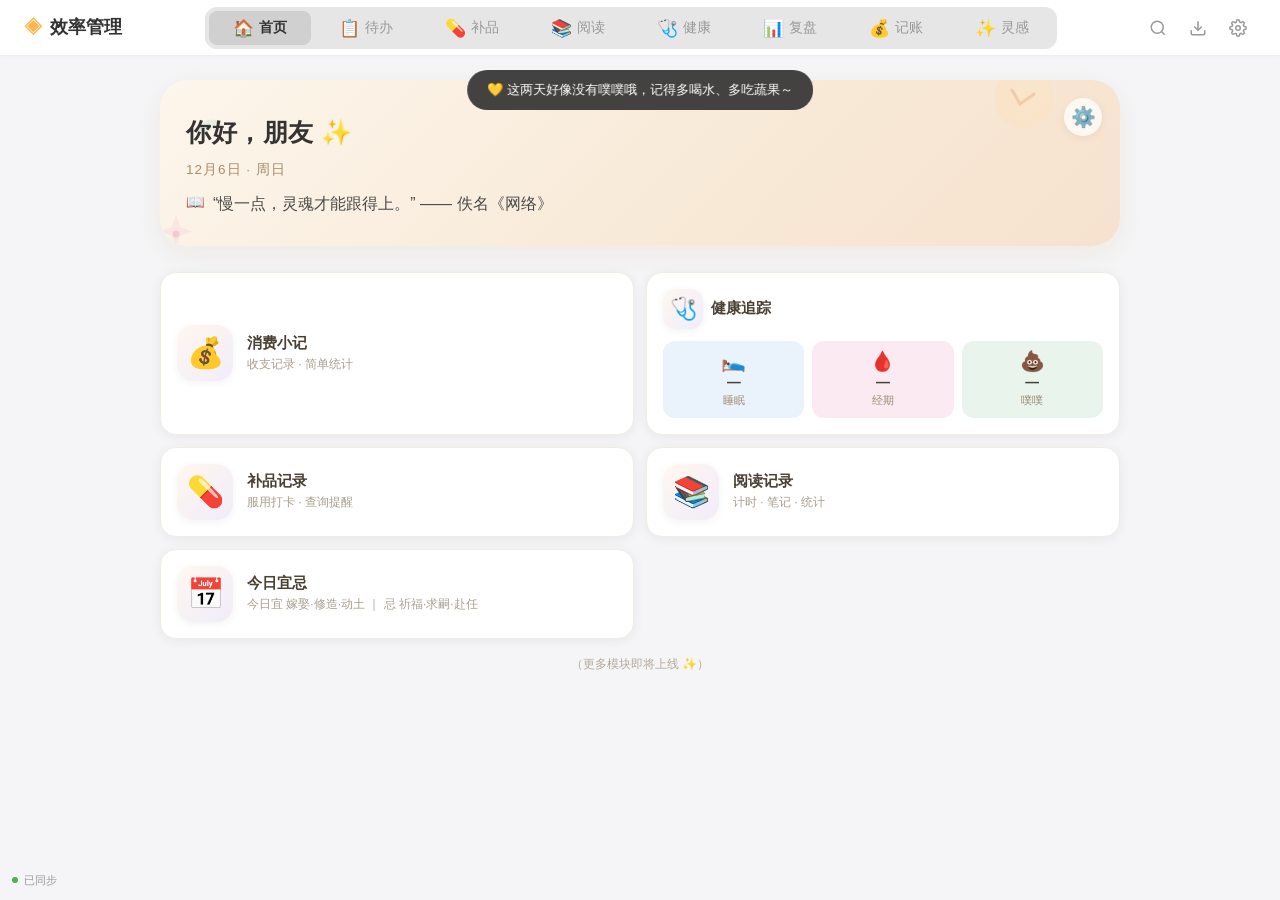
==== index.html @ b056900f "deploy v33: 消费小记独立页面 finance.html（日/周/月/年视图+统计卡+明细+扇形图，三端自适应，分类精简易自定义）+ 灵感详情 v32" ====
<!DOCTYPE html>
<html lang="zh-CN">
<head>
  <meta charset="UTF-8">
  <meta name="viewport" content="width=device-width, initial-scale=1.0, maximum-scale=1.0, user-scalable=no, viewport-fit=cover">
  <meta name="theme-color" content="#333333">
  <meta name="apple-mobile-web-app-capable" content="yes">
  <meta name="apple-mobile-web-app-status-bar-style" content="default">
  <meta name="apple-mobile-web-app-title" content="效率管理">
  <title>效率管理 - 任务·补品·阅读·健康·复盘·记账</title>
  <link rel="manifest" href="manifest.json">
  <link rel="icon" href="icons/icon-192.png">
  <link rel="apple-touch-icon" href="icons/apple-touch-icon.png">
  <link rel="stylesheet" href="css/style.css">
  <link rel="stylesheet" href="css/inspiration.css">
</head>
<body>

  <!-- 手绘贴纸图标精灵（透明背景，供导航 use 引用） -->
  <svg xmlns="http://www.w3.org/2000/svg" style="position:absolute;width:0;height:0;overflow:hidden" aria-hidden="true">
    <defs>
      <filter id="stickerShadow" x="-20%" y="-20%" width="140%" height="140%">
        <feDropShadow dx="0" dy="2.5" stdDeviation="4" flood-color="#2E2E2E" flood-opacity="0.08"/>
      </filter>
    </defs>
    <symbol id="icon-todo" viewBox="0 0 64 64">
      <g filter="url(#stickerShadow)">
        <rect x="15" y="13" width="34" height="42" rx="9" fill="#FFFBF5" stroke="#2E2E2E" stroke-width="2.5"/>
        <rect x="25" y="8" width="14" height="11" rx="5.5" fill="#C5D5E8" stroke="#2E2E2E" stroke-width="2.5"/>
        <g stroke="#D7C9BB" stroke-width="3" stroke-linecap="round">
          <line x1="27" y1="29" x2="42" y2="29"/>
          <line x1="27" y1="38" x2="38" y2="38"/>
          <line x1="27" y1="47" x2="41" y2="47"/>
        </g>
        <circle cx="22" cy="29" r="3.2" fill="#FFFBF5" stroke="#2E2E2E" stroke-width="2"/>
        <path d="M20.2 29 l1.4 1.6 2.8 -2.8" fill="none" stroke="#B7A7D6" stroke-width="2.6" stroke-linecap="round" stroke-linejoin="round"/>
        <circle cx="22" cy="38" r="3.2" fill="#FFFBF5" stroke="#2E2E2E" stroke-width="2"/>
        <path d="M20.2 38 l1.4 1.6 2.8 -2.8" fill="none" stroke="#B7A7D6" stroke-width="2.6" stroke-linecap="round" stroke-linejoin="round"/>
        <circle cx="22" cy="47" r="3.2" fill="#FFFBF5" stroke="#2E2E2E" stroke-width="2"/>
        <path d="M48 12 l1 3 3 1 -3 1 -1 3 -1 -3 -3 -1 3 -1 z" fill="#F9E8C7" stroke="#2E2E2E" stroke-width="1.6" stroke-linejoin="round"/>
      </g>
    </symbol>
    <symbol id="icon-supplement" viewBox="0 0 64 64">
      <g filter="url(#stickerShadow)">
        <rect x="18" y="23" width="28" height="34" rx="11" fill="#EAC4D5" stroke="#2E2E2E" stroke-width="2.5"/>
        <rect x="16" y="13" width="32" height="13" rx="4" fill="#D8CCE6" stroke="#2E2E2E" stroke-width="2.5"/>
        <rect x="22" y="33" width="20" height="17" rx="4" fill="#FFFBF5" stroke="#2E2E2E" stroke-width="2.2"/>
        <path d="M32 39 q-4 -2 -4 2 q0 4 4 2 q4 2 4 -2 q0 -4 -4 -2" fill="#C8E6D5" stroke="#2E2E2E" stroke-width="1.8" stroke-linejoin="round"/>
        <ellipse cx="24" cy="29" rx="2" ry="4.5" fill="#FFFFFF" opacity="0.55"/>
        <path d="M47 16 l0.8 2.4 2.4 0.8 -2.4 0.8 -0.8 2.4 -0.8 -2.4 -2.4 -0.8 2.4 -0.8 z" fill="#F9E8C7" stroke="#2E2E2E" stroke-width="1.4" stroke-linejoin="round"/>
      </g>
    </symbol>
    <symbol id="icon-reading" viewBox="0 0 64 64">
      <g filter="url(#stickerShadow)">
        <path d="M10 22 q11 -5 21 1 l0 28 q-10 -6 -21 -1 q-2 1 -2 -1 l0 -25 q0 -2 2 -2 z" fill="#FFFBF5" stroke="#2E2E2E" stroke-width="2.5" stroke-linejoin="round"/>
        <path d="M54 22 q-11 -5 -21 1 l0 28 q10 -6 21 -1 q2 1 2 -1 l0 -25 q0 -2 -2 -2 z" fill="#FFFBF5" stroke="#2E2E2E" stroke-width="2.5" stroke-linejoin="round"/>
        <path d="M9 48 q11 -4 22 1 q11 -5 22 -1" fill="none" stroke="#C5D5E8" stroke-width="5" stroke-linecap="round"/>
        <path d="M9 48 q11 -4 22 1 q11 -5 22 -1" fill="none" stroke="#2E2E2E" stroke-width="2.2" stroke-linecap="round"/>
        <g stroke="#D7C9BB" stroke-width="2" stroke-linecap="round">
          <line x1="15" y1="29" x2="26" y2="29"/>
          <line x1="15" y1="35" x2="24" y2="35"/>
          <line x1="38" y1="29" x2="49" y2="29"/>
          <line x1="40" y1="35" x2="49" y2="35"/>
        </g>
        <path d="M42 25 l0 19 l4 -4 l4 4 l0 -19 z" fill="#F4D9E0" stroke="#2E2E2E" stroke-width="2" stroke-linejoin="round"/>
      </g>
    </symbol>
    <symbol id="icon-sleep" viewBox="0 0 64 64">
      <g filter="url(#stickerShadow)">
        <path d="M9 33 q23 -25 46 0" fill="#D8CCE6" stroke="#2E2E2E" stroke-width="2.5" stroke-linecap="round"/>
        <rect x="15" y="31" width="34" height="27" rx="6" fill="#C5D5E8" stroke="#2E2E2E" stroke-width="2.5"/>
        <rect x="20" y="35" width="12" height="11" rx="3" fill="#FFFBF5" stroke="#2E2E2E" stroke-width="2.2"/>
        <rect x="22" y="39" width="8" height="4.5" rx="2.2" fill="#F4D9E0" stroke="#2E2E2E" stroke-width="1.8"/>
        <rect x="36" y="43" width="9" height="15" rx="3" fill="#FFFBF5" stroke="#2E2E2E" stroke-width="2.2"/>
        <path d="M47 11 q5 -4 9 -1 q-5 3 -3 9 q2 1 1 3 q-7 -1 -9 -8 q-1 -2 2 -3 z" fill="#F9E8C7" stroke="#2E2E2E" stroke-width="2.2" stroke-linejoin="round"/>
        <path d="M48 14 q1.5 1 3 0" fill="none" stroke="#2E2E2E" stroke-width="1.4" stroke-linecap="round"/>
      </g>
    </symbol>
    <symbol id="icon-period" viewBox="0 0 64 64">
      <g filter="url(#stickerShadow)">
        <rect x="11" y="14" width="42" height="42" rx="7" fill="#FFFBF5" stroke="#2E2E2E" stroke-width="2.5"/>
        <path d="M11 21 q0 -7 7 -7 l28 0 q7 0 7 7 l0 6 l-42 0 z" fill="#F4D9E0" stroke="#2E2E2E" stroke-width="2.5" stroke-linejoin="round"/>
        <circle cx="22" cy="19" r="2.6" fill="#C5D5E8" stroke="#2E2E2E" stroke-width="1.8"/>
        <circle cx="42" cy="19" r="2.6" fill="#C5D5E8" stroke="#2E2E2E" stroke-width="1.8"/>
        <g fill="#D7C9BB">
          <circle cx="20" cy="36" r="1.6"/><circle cx="30" cy="36" r="1.6"/><circle cx="40" cy="36" r="1.6"/>
          <circle cx="20" cy="45" r="1.6"/><circle cx="30" cy="45" r="1.6"/><circle cx="40" cy="45" r="1.6"/>
          <circle cx="20" cy="51" r="1.6"/><circle cx="30" cy="51" r="1.6"/><circle cx="40" cy="51" r="1.6"/>
        </g>
        <path d="M38 40 q-4 6 0 10 q4 -4 0 -10 z" fill="#EAC4D5" stroke="#2E2E2E" stroke-width="2" stroke-linejoin="round"/>
      </g>
    </symbol>
    <symbol id="icon-poop" viewBox="0 0 64 64">
      <g filter="url(#stickerShadow)">
        <ellipse cx="32" cy="49" rx="16" ry="9" fill="#E6D5C3" stroke="#2E2E2E" stroke-width="2.5"/>
        <ellipse cx="32" cy="38" rx="12.5" ry="8" fill="#E6D5C3" stroke="#2E2E2E" stroke-width="2.5"/>
        <ellipse cx="32" cy="28" rx="8.5" ry="6.5" fill="#E6D5C3" stroke="#2E2E2E" stroke-width="2.5"/>
        <circle cx="32" cy="21" r="4.5" fill="#E6D5C3" stroke="#2E2E2E" stroke-width="2.5"/>
        <circle cx="24" cy="36" r="2.2" fill="#F4D9E0" opacity="0.85"/>
        <circle cx="40" cy="36" r="2.2" fill="#F4D9E0" opacity="0.85"/>
      </g>
    </symbol>
    <symbol id="icon-finance" viewBox="0 0 64 64">
      <g filter="url(#stickerShadow)">
        <rect x="13" y="15" width="33" height="40" rx="6" fill="#B7A7D6" stroke="#2E2E2E" stroke-width="2.5"/>
        <rect x="17" y="19" width="25" height="32" rx="3" fill="#FFFBF5" stroke="#2E2E2E" stroke-width="2"/>
        <g fill="none" stroke="#2E2E2E" stroke-width="2">
          <circle cx="14" cy="24" r="2.4"/><circle cx="14" cy="32" r="2.4"/><circle cx="14" cy="40" r="2.4"/><circle cx="14" cy="48" r="2.4"/>
        </g>
        <path d="M18 18 L18 10 Q18 6 22 6 L26 6 Q30 6 30 10 L30 24" fill="none" stroke="#F9E8C7" stroke-width="3.4" stroke-linecap="round"/>
        <path d="M22 14 L22 24" fill="none" stroke="#F9E8C7" stroke-width="3.4" stroke-linecap="round"/>
        <circle cx="44" cy="45" r="8" fill="#C8E6D5" stroke="#2E2E2E" stroke-width="2"/>
        <text x="44" y="48.5" text-anchor="middle" font-size="9" fill="#2E2E2E" font-family="sans-serif" font-weight="bold">¥</text>
        <path d="M48 12 l0.8 2.4 2.4 0.8 -2.4 0.8 -0.8 2.4 -0.8 -2.4 -2.4 -0.8 2.4 -0.8 z" fill="#F9E8C7" stroke="#2E2E2E" stroke-width="1.4" stroke-linejoin="round"/>
      </g>
    </symbol>
    <symbol id="icon-review" viewBox="0 0 64 64">
      <g filter="url(#stickerShadow)">
        <rect x="11" y="17" width="31" height="39" rx="6" fill="#C8E6D5" stroke="#2E2E2E" stroke-width="2.5"/>
        <rect x="15" y="21" width="23" height="31" rx="3" fill="#FFFBF5" stroke="#2E2E2E" stroke-width="2"/>
        <g fill="none" stroke="#B7A7D6" stroke-width="2.2">
          <circle cx="12" cy="26" r="2.4"/><circle cx="12" cy="34" r="2.4"/><circle cx="12" cy="42" r="2.4"/><circle cx="12" cy="50" r="2.4"/>
        </g>
        <g stroke="#D7C9BB" stroke-width="2" stroke-linecap="round">
          <line x1="20" y1="29" x2="33" y2="29"/>
          <line x1="20" y1="36" x2="30" y2="36"/>
        </g>
        <g transform="rotate(16 44 33)">
          <rect x="39" y="11" width="10" height="10" rx="2.5" fill="#F4D9E0" stroke="#2E2E2E" stroke-width="2.2"/>
          <rect x="39" y="15" width="10" height="38" rx="3" fill="#F9E8C7" stroke="#2E2E2E" stroke-width="2.2"/>
          <path d="M40 53 l4 8 l4 -8 z" fill="#E6D5C3" stroke="#2E2E2E" stroke-width="2" stroke-linejoin="round"/>
          <path d="M42 54 l2 4 l-4 0 z" fill="#2E2E2E"/>
        </g>
      </g>
    </symbol>
    <symbol id="icon-inspiration" viewBox="0 0 64 64">
      <g filter="url(#stickerShadow)">
        <path d="M18 34 Q14 34 12 38 Q8 38 8 44 Q8 52 16 52 L48 52 Q56 52 56 44 Q56 38 52 38 Q50 34 46 34 Q44 28 38 28 Q34 24 28 28 Q22 28 18 34" fill="#D8CCE6" stroke="#2E2E2E" stroke-width="2.5" stroke-linejoin="round"/>
        <path d="M16 34 Q24 26 32 26 Q40 26 48 34" fill="#C5D5E8" stroke="#2E2E2E" stroke-width="2.5" stroke-linecap="round"/>
        <path d="M24 40 Q24 36 28 36 L36 36 Q40 36 40 40" fill="none" stroke="#F4D9E0" stroke-width="2" stroke-linecap="round"/>
        <line x1="32" y1="36" x2="32" y2="32" stroke="#F4D9E0" stroke-width="2" stroke-linecap="round"/>
        <rect x="36" y="38" width="6" height="10" rx="1" fill="#EAC4D5" stroke="#2E2E2E" stroke-width="1.5"/>
        <path d="M14 22 Q15 20 17 22 L18 24 Q19 25 18 26 L16 27 Q15 28 14 27 L12 26 Q11 25 12 24 Z" fill="#F9E8C7" stroke="#2E2E2E" stroke-width="2" stroke-linejoin="round"/>
        <path d="M50 18 Q51 16 53 18 L54 20 Q55 21 54 22 L52 23 Q51 24 50 23 L48 22 Q47 21 48 20 Z" fill="#F9E8C7" stroke="#2E2E2E" stroke-width="2" stroke-linejoin="round"/>
      </g>
    </symbol>
    <symbol id="icon-outfit" viewBox="0 0 64 64">
      <g filter="url(#stickerShadow)">
        <path d="M32 8 Q38 8 38 14 Q38 18 32 18" fill="none" stroke="#F5D0C5" stroke-width="3.5" stroke-linecap="round"/>
        <path d="M16 28 Q32 18 48 28" fill="none" stroke="#F5D0C5" stroke-width="3.5" stroke-linecap="round"/>
        <path d="M20 30 L24 30 L24 46 Q24 52 32 52 Q40 52 40 46 L40 30 L44 30 L40 24 L36 28 L32 24 L28 28 L24 24 Z" fill="#C5D5E8" stroke="#2E2E2E" stroke-width="2.5" stroke-linejoin="round"/>
        <path d="M46 36 Q44 34 42 36 Q40 38 42 40 L46 44 L50 40 Q52 38 50 36 Q48 34 46 36" fill="#F9E8C7" stroke="#2E2E2E" stroke-width="2" stroke-linejoin="round"/>
      </g>
    </symbol>
    <symbol id="icon-makeup" viewBox="0 0 64 64">
      <g filter="url(#stickerShadow)">
        <rect x="14" y="18" width="14" height="34" rx="3" transform="rotate(-12 21 35)" fill="#F4D9E0" stroke="#2E2E2E" stroke-width="2.5"/>
        <rect x="30" y="24" width="20" height="34" rx="4" fill="#EAC4D5" stroke="#2E2E2E" stroke-width="2.5"/>
        <path d="M34 24 L34 16 Q34 12 38 12 L46 14 Q50 16 50 20 L50 24 Z" fill="#D8A0B8" stroke="#2E2E2E" stroke-width="2.5" stroke-linejoin="round"/>
        <path d="M50 10 Q51 8 53 10 L54 12 Q55 13 54 14 L52 15 Q51 16 50 15 L48 14 Q47 13 48 12 Z" fill="#F9E8C7" stroke="#2E2E2E" stroke-width="2" stroke-linejoin="round"/>
      </g>
    </symbol>
  </svg>

  <!-- 电脑端顶部导航栏 -->
  <header class="top-nav" id="topNav">
    <div class="nav-logo">
      <span class="logo-icon">◈</span>
      <span class="logo-text">效率管理</span>
    </div>
    <nav class="nav-tabs">
      <button class="nav-tab active" data-module="home"><span class="nav-emoji">🏠</span>首页</button>
      <button class="nav-tab" data-module="todo"><span class="nav-emoji">📋</span>待办</button>
      <button class="nav-tab" data-module="supplement"><span class="nav-emoji">💊</span>补品</button>
      <button class="nav-tab" data-module="reading"><span class="nav-emoji">📚</span>阅读</button>
      <button class="nav-tab" data-module="health"><span class="nav-emoji">🩺</span>健康</button>
      <button class="nav-tab" data-module="review"><span class="nav-emoji">📊</span>复盘</button>
      <button class="nav-tab" data-module="finance"><span class="nav-emoji">💰</span>记账</button>
      <button class="nav-tab" data-module="inspiration"><span class="nav-emoji">✨</span>灵感</button>
    </nav>
    <div class="nav-actions">
      <button class="nav-icon-btn" id="searchBtn" title="搜索">
        <svg width="18" height="18" viewBox="0 0 24 24" fill="none" stroke="currentColor" stroke-width="2"><circle cx="11" cy="11" r="8"/><path d="m21 21-4.35-4.35"/></svg>
      </button>
      <button class="nav-icon-btn" id="exportBtn" title="导出数据">
        <svg width="18" height="18" viewBox="0 0 24 24" fill="none" stroke="currentColor" stroke-width="2"><path d="M21 15v4a2 2 0 0 1-2 2H5a2 2 0 0 1-2-2v-4"/><polyline points="7 10 12 15 17 10"/><line x1="12" y1="15" x2="12" y2="3"/></svg>
      </button>
      <button class="nav-icon-btn" id="settingsBtn" title="设置">
        <svg width="18" height="18" viewBox="0 0 24 24" fill="none" stroke="currentColor" stroke-width="2"><circle cx="12" cy="12" r="3"/><path d="M19.4 15a1.65 1.65 0 0 0 .33 1.82l.06.06a2 2 0 0 1 0 2.83 2 2 0 0 1-2.83 0l-.06-.06a1.65 1.65 0 0 0-1.82-.33 1.65 1.65 0 0 0-1 1.51V21a2 2 0 0 1-2 2 2 2 0 0 1-2-2v-.09A1.65 1.65 0 0 0 9 19.4a1.65 1.65 0 0 0-1.82.33l-.06.06a2 2 0 0 1-2.83 0 2 2 0 0 1 0-2.83l.06-.06a1.65 1.65 0 0 0 .33-1.82 1.65 1.65 0 0 0-1.51-1H3a2 2 0 0 1-2-2 2 2 0 0 1 2-2h.09A1.65 1.65 0 0 0 4.6 9a1.65 1.65 0 0 0-.33-1.82l-.06-.06a2 2 0 0 1 0-2.83 2 2 0 0 1 2.83 0l.06.06a1.65 1.65 0 0 0 1.82.33H9a1.65 1.65 0 0 0 1-1.51V3a2 2 0 0 1 2-2 2 2 0 0 1 2 2v.09a1.65 1.65 0 0 0 1 1.51 1.65 1.65 0 0 0 1.82-.33l.06-.06a2 2 0 0 1 2.83 0 2 2 0 0 1 0 2.83l-.06.06a1.65 1.65 0 0 0-.33 1.82V9a1.65 1.65 0 0 0 1.51 1H21a2 2 0 0 1 2 2 2 2 0 0 1-2 2h-.09a1.65 1.65 0 0 0-1.51 1z"/></svg>
      </button>
    </div>
  </header>

  <!-- 主内容区 -->
  <main id="mainContent" class="main-content">
    <!-- 首页（卡片式聚合入口） -->
    <section class="module module-home active" id="homeModule">
      <!-- 顶部欢迎区域：奶杏柔和底色 + 轻量手绘贴纸装饰 -->
      <div class="welcome-area">
        <div class="welcome-deco" aria-hidden="true">
          <svg class="ws-blob ws1" viewBox="0 0 64 64" width="64" height="64"><circle cx="32" cy="32" r="30" fill="#FBE3C4"/><path d="M20 24 l8 14 14-10" fill="none" stroke="#E9B98A" stroke-width="3" stroke-linecap="round"/></svg>
          <svg class="ws-blob ws2" viewBox="0 0 64 64" width="56" height="56"><path d="M32 10 l5 14 14 5 -14 5 -5 14 -5-14 -14-5 14-5z" fill="#F6D7E2"/><circle cx="32" cy="32" r="4" fill="#E79BB4"/></svg>
          <svg class="ws-blob ws3" viewBox="0 0 64 64" width="40" height="40"><path d="M14 40 q16 -28 36 -20 q-6 22 -36 20z" fill="#CFE6D6"/><path d="M44 22 q8 -6 14 2 q-8 6 -14 -2z" fill="#BFE0C8"/></svg>
        </div>
        <button class="welcome-settings" onclick="App.switchModule('profile')" aria-label="设置" title="设置">
          <span class="welcome-settings-emoji">⚙️</span>
        </button>
        <h1 class="welcome-title" id="homeGreeting"></h1>
        <p class="welcome-sub" id="homeDate"></p>
        <!-- 每日激励语（替换原 Benita 区域，与金句功能合并统一） -->
        <button class="home-quote" id="quoteBanner" aria-label="今日金句">
          <span class="qb-emoji">📖</span>
          <span class="qb-body">
            <span class="qb-text" id="quoteBannerText">正在为你挑选今日金句…</span>
            <span class="qb-trans" id="quoteBannerTrans" hidden></span>
          </span>
        </button>
      </div>

      <!-- 功能卡片网格：消费小记(第一位) / 健康追踪 / 补品 / 阅读 / 今日宜忌（2×2，第5张占第三行左，右留白） -->
      <div class="home-grid-2x2">
        <!-- 卡片1：消费小记（点击跳转记账模块） -->
        <button class="home-card" onclick="App.switchModule('finance')" aria-label="消费小记">
          <span class="hc-emoji">💰</span>
          <span class="hc-body">
            <span class="hc-title">消费小记</span>
            <span class="hc-desc">收支记录 · 简单统计</span>
          </span>
        </button>

        <!-- 卡片2：健康追踪（睡眠 / 经期 / 噗噗 三合一融合） -->
        <button class="home-card home-card-health" onclick="App.switchModule('health')" aria-label="健康追踪">
          <span class="hc-head">
            <span class="hc-emoji">🩺</span>
            <span class="hc-title">健康追踪</span>
          </span>
          <span class="health-sub-areas">
            <span class="hs-area hs-sleep" role="button" tabindex="0" onclick="event.stopPropagation();App.openHealth('sleep')" onkeydown="if(event.key==='Enter'||event.key===' '){event.preventDefault();event.stopPropagation();App.openHealth('sleep')}">
              <span class="hs-emoji">🛌</span>
              <span class="hs-val" id="hsSleep">—</span>
              <span class="hs-label">睡眠</span>
            </span>
            <span class="hs-area hs-period" role="button" tabindex="0" onclick="event.stopPropagation();App.openHealth('period')" onkeydown="if(event.key==='Enter'||event.key===' '){event.preventDefault();event.stopPropagation();App.openHealth('period')}">
              <span class="hs-emoji">🩸</span>
              <span class="hs-val" id="hsPeriod">—</span>
              <span class="hs-label">经期</span>
            </span>
            <span class="hs-area hs-bowel" role="button" tabindex="0" onclick="event.stopPropagation();App.openHealth('bowel')" onkeydown="if(event.key==='Enter'||event.key===' '){event.preventDefault();event.stopPropagation();App.openHealth('bowel')}">
              <span class="hs-emoji">💩</span>
              <span class="hs-val" id="hsBowel">—</span>
              <span class="hs-label">噗噗</span>
            </span>
          </span>
        </button>

        <!-- 卡片3：补品记录 -->
        <button class="home-card" onclick="App.switchModule('supplement')" aria-label="补品记录">
          <span class="hc-emoji">💊</span>
          <span class="hc-body">
            <span class="hc-title">补品记录</span>
            <span class="hc-desc">服用打卡 · 查询提醒</span>
          </span>
        </button>

        <!-- 卡片4：阅读记录 -->
        <button class="home-card" onclick="App.switchModule('reading')" aria-label="阅读记录">
          <span class="hc-emoji">📚</span>
          <span class="hc-body">
            <span class="hc-title">阅读记录</span>
            <span class="hc-desc">计时 · 笔记 · 统计</span>
          </span>
        </button>

        <!-- 卡片5：今日宜忌（自包含多层兜底入口：优先 Almanac.open，其次 App.switchModule，最后直接操作 DOM 显示模块——不依赖任何单点，保证一定跳得进详情页） -->
        <button class="home-card" type="button" onclick="(function(){try{if(window.Almanac&&Almanac.open){Almanac.open();return;}}catch(e){}try{if(window.App&&App.switchModule){App.switchModule('almanac');return;}}catch(e){}var m=document.getElementById('almanacModule');if(m){document.querySelectorAll('.module').forEach(function(x){x.classList.remove('active');});m.classList.add('active');}if(window.Almanac)Almanac.render();})()" aria-label="今日宜忌">
          <span class="hc-emoji">📅</span>
          <span class="hc-body">
            <span class="hc-title">今日宜忌</span>
            <span class="hc-desc" id="almHomePreview">黄历 · 宜忌 · 方位</span>
          </span>
        </button>
      </div>
      <!-- 更多模块即将上线（保留提示文字） -->
      <div class="home-more-hint">（更多模块即将上线 ✨）</div>
    </section>

    <!-- 今日宜忌模块 -->
    <section id="almanacModule" class="module">
      <header class="alm-head">
        <button onclick="App.switchModule('home')" title="返回" aria-label="返回">←</button>
        <span class="alm-head-title">📅 今日宜忌</span>
      </header>
      <div class="alm-body" id="almBody">
        <div class="alm-date" id="almDate"></div>
        <div class="alm-cols">
          <div class="alm-col alm-yi-col">
            <div class="alm-col-title alm-yi-title">宜 ❤️</div>
            <ul class="alm-list" id="almYi"></ul>
          </div>
          <div class="alm-col alm-ji-col">
            <div class="alm-col-title alm-ji-title">忌 💔</div>
            <ul class="alm-list" id="almJi"></ul>
          </div>
        </div>
        <div class="alm-card">
          <div class="alm-card-title">🎨 今日五行穿衣</div>
          <div class="alm-card-text alm-wuxing" id="almWuxing"></div>
        </div>
        <div class="alm-card">
          <div class="alm-card-title">📅 本月日历</div>
          <div class="alm-cal">
            <div class="alm-cal-head">
              <button onclick="Almanac.shiftMonth(-1)" aria-label="上个月">‹</button>
              <span id="almCalTitle"></span>
              <button onclick="Almanac.shiftMonth(1)" aria-label="下个月">›</button>
            </div>
            <div class="alm-cal-week"><span>日</span><span>一</span><span>二</span><span>三</span><span>四</span><span>五</span><span>六</span></div>
            <div class="alm-cal-grid" id="almCalGrid"></div>
          </div>
        </div>
      </div>
    </section>

    <!-- 吉日查询模块 -->
    <section id="auspiciousModule" class="module">
      <header class="alm-head">
        <button onclick="App.switchModule('almanac')" title="返回" aria-label="返回">←</button>
        <span class="alm-head-title">🔍 吉日查询</span>
        <button class="alm-cal-btn" title="回到今日宜忌" aria-label="回到今日宜忌" onclick="App.switchModule('almanac')">📅</button>
      </header>
      <div class="aus-body" id="ausBody">
        <div class="aus-card">
          <div class="aus-card-title">🔍 搜索吉日</div>
          <input type="text" id="ausKeyword" class="aus-input" placeholder="输入关键词，如 订婚 / 安床 / 上梁" />
          <div class="aus-scenes" id="ausScenes"></div>
        </div>
        <div class="aus-card">
          <div class="aus-card-title">📅 查询时间范围</div>
          <div class="aus-range">
            <label>从 <input type="date" id="ausFrom" class="aus-date" /></label>
            <label>至 <input type="date" id="ausTo" class="aus-date" /></label>
          </div>
          <div class="aus-quick">
            <button data-range="1">本月</button><button data-range="2">下月</button>
            <button data-range="3">三个月</button><button data-range="6">半年</button>
          </div>
        </div>
        <div class="aus-card">
          <div class="aus-card-title aus-toggle" id="ausAdvToggle">⚙️ 高级筛选 <span class="aus-chev">▸</span></div>
          <div class="aus-adv" id="ausAdv" style="display:none;">
            <label class="aus-field">避开冲煞生肖：
              <select id="ausAvoidZodiac">
                <option value="">不限制</option>
                <option>鼠</option><option>牛</option><option>虎</option><option>兔</option>
                <option>龙</option><option>蛇</option><option>马</option><option>羊</option>
                <option>猴</option><option>鸡</option><option>狗</option><option>猪</option>
              </select>
            </label>
            <label class="aus-check"><input type="checkbox" id="ausOnlyHuang" /> 仅选黄道吉日</label>
            <label class="aus-check"><input type="checkbox" id="ausAvoidYang" /> 避开杨公忌日</label>
            <label class="aus-field">吉神数量 ≥
              <select id="ausMinJi"><option value="0">不限</option><option value="2">2 位</option><option value="3">3 位</option><option value="4">4 位</option></select>
            </label>
          </div>
        </div>
        <button class="aus-search-btn" id="ausSearch">🔍 查询吉日</button>
        <div class="aus-result-head" id="ausResultHead"></div>
        <div class="aus-list" id="ausList"></div>
        <div class="aus-empty" id="ausEmpty" style="display:none;">这个时间段没有找到合适的吉日，试试扩大搜索范围吧 ✨</div>
        <button class="aus-more" id="ausMore" style="display:none;">加载更多 ↓</button>
      </div>
    </section>

    <!-- 吉日详情（抽屉式覆盖） -->
    <section id="auspiciousDetail" class="aus-detail-overlay" style="display:none;">
      <div class="aus-detail-card" id="ausDetailCard"></div>
    </section>

    <!-- 待办模块 -->
    <section class="module module-todo" id="todoModule"></section>
    <!-- 补品打卡模块 -->
    <section class="module module-supplement" id="supplementModule"></section>
    <!-- 每日阅读模块 -->
    <section class="module module-reading" id="readingModule"></section>
    <!-- 健康生活模块 -->
    <section class="module module-health" id="healthModule"></section>
    <!-- 复盘模块 -->
    <section class="module module-review" id="reviewModule"></section>
    <!-- 记账模块 -->
    <section class="module module-finance" id="financeModule"></section>
    <!-- 个人中心 -->
    <section class="module module-profile" id="profileModule"></section>
    <!-- 灵感专区（独立模块，挂载为第 8 个 tab；故障不影响其他模块） -->
    <section class="module module-inspiration" id="inspirationModule">
      <div class="insp-app">
        <header class="insp-header">
          <button class="insp-home" id="inspHome" title="返回主程序">←</button>
          <h1>✨ 灵感专区</h1>
          <div class="insp-header-actions">
            <button id="inspSearchCurrent" title="搜索">🔍</button>
            <button id="inspMore" title="更多">⋯</button>
          </div>
          <div class="insp-more-menu" id="inspMoreMenu" hidden>
            <button id="exportMenuItem">⬇ 导出备份</button>
            <button id="importMenuItem">⬆ 导入备份</button>
            <button id="trashMenuItem">🗑 回收站</button>
          </div>
        </header>

        <div class="insp-cat-bar" id="inspCatBar"></div>
        <div class="insp-tag-bar" id="inspTagBar"></div>

        <div class="insp-searchbar" id="inspSearchbar" hidden>
          <input id="inspSearchInput" placeholder="搜索标题、内容、标签…">
          <button id="inspSearchClose">取消</button>
        </div>

        <main class="insp-main" id="inspMain">
          <div class="insp-waterfall" id="inspWaterfall"></div>
          <div class="insp-empty" id="inspEmpty" hidden>这里存放你的穿搭、妆容灵感，<br>点击右下角加号开始记录 ✨</div>
        </main>

        <button class="insp-fab" id="inspFab" title="新建笔记">＋</button>
      </div>

      <!-- 新建 / 编辑 弹窗（全屏页面，非浮层遮罩） -->
      <div class="insp-modal insp-modal--fullscreen" id="noteModal" hidden>
        <div class="insp-modal-card">
          <div class="insp-modal-head">
            <button id="noteModalClose" title="关闭">✕</button>
            <span id="noteModalTitle">新建灵感笔记</span>
            <span style="width:28px"></span>
          </div>
          <div class="insp-modal-body">
            <div class="insp-uploader">
              <div class="insp-thumbs" id="noteThumbs"></div>
              <label class="insp-add-thumb">
                <input type="file" accept="image/*" multiple id="noteImgInput" hidden>
                ＋ 图片
              </label>
            </div>
            <div class="insp-field">
              <input class="insp-input" id="noteTitle" maxlength="30" placeholder="添加标题（选填）">
              <span class="insp-count" id="noteTitleCount">0/30</span>
            </div>
            <div class="insp-field">
              <textarea class="insp-textarea" id="noteBody" maxlength="500" placeholder="记录你的灵感碎片 ✨"></textarea>
              <span class="insp-count insp-count-area" id="noteBodyCount">0/500</span>
            </div>
            <div class="insp-cat">
              <span class="insp-label">分类（必选）</span>
              <div class="insp-cat-options" id="noteCatOptions"></div>
            </div>
            <div class="insp-tags">
              <span class="insp-label">标签（选填，回车或点添加）</span>
              <div class="insp-tag-presets" id="noteTagPresets"></div>
              <div class="insp-tag-chips" id="noteTagChips"></div>
              <div class="insp-tag-add">
                <input id="noteTagInput" placeholder="如 通勤 / 约会 / 黄皮">
                <button class="insp-btn-primary" id="noteTagAdd" style="flex:0 0 auto;padding:9px 16px;font-size:14px">添加</button>
              </div>
            </div>
          <div class="insp-modal-foot">
            <button class="insp-btn-ghost" id="noteSaveDraft">存草稿</button>
            <button class="insp-btn-primary" id="notePublish">添加</button>
          </div>
        </div>
      </div>

      <!-- 详情页 -->
      <div class="insp-detail" id="detailView" hidden>
        <div class="insp-detail-head">
          <button id="detailClose" title="返回">←</button>
          <span>灵感详情</span>
          <button id="detailMore" title="更多">···</button>
        </div>
        <div class="insp-detail-body" id="detailBody"></div>
        <div class="insp-more-menu" id="detailMoreMenu" hidden>
          <button id="detailEdit">✏️ 编辑</button>
          <button id="detailDelete">🗑 删除</button>
          <button id="detailCancel" class="insp-menu-cancel">取消</button>
        </div>
      </div>

      <!-- 标签筛选弹窗 -->
      <div class="insp-modal" id="tagModal" hidden>
        <div class="insp-modal-card">
          <div class="insp-modal-head">
            <button id="tagModalClose" title="关闭">✕</button>
            <span>按标签筛选</span>
            <span style="width:28px"></span>
          </div>
          <div class="insp-modal-body">
            <div class="insp-tag-list" id="tagModalList"></div>
          <div class="insp-modal-foot">
            <button class="insp-btn-primary" id="tagModalDone">完成</button>
          </div>
        </div>
      </div>

      <!-- 分类管理 -->
      <div class="insp-modal" id="catManageModal" hidden>
        <div class="insp-modal-card">
          <div class="insp-modal-head">
            <button id="catManageClose" title="关闭">✕</button>
            <span>分类管理</span>
            <span style="width:28px"></span>
          </div>
          <div class="insp-modal-body">
            <div class="insp-cat-list" id="catManageList"></div>
            <button class="insp-cat-add" id="catManageAdd">＋ 新建分类</button>
          </div>
        </div>
      </div>

      <!-- 新建 / 编辑分类 -->
      <div class="insp-modal" id="catEditModal" hidden>
        <div class="insp-modal-card">
          <div class="insp-modal-head">
            <button id="catEditClose" title="关闭">✕</button>
            <span id="catEditTitle">新建分类</span>
            <span style="width:28px"></span>
          </div>
          <div class="insp-modal-body">
            <span class="insp-label">分类名称</span>
            <input class="insp-input" id="catEditName" maxlength="12" placeholder="如 家居灵感、旅行记录" style="margin-bottom:16px">
            <span class="insp-label">选择图标（Apple Emoji）</span>
            <div class="insp-emoji-grid" id="catEditEmojiGrid"></div>
          </div>
          <div class="insp-modal-foot">
            <button class="insp-btn-primary" id="catEditSave">创建</button>
          </div>
        </div>
      </div>

      <!-- 回收站 -->
      <div class="insp-trash" id="trashView" hidden>
        <div>
          <div class="insp-detail-head">
            <button id="trashClose" title="返回">←</button>
            <span>回收站（30 天内可恢复）</span>
            <span style="width:28px"></span>
          </div>
          <div class="insp-trash-list" id="trashList"></div>
        </div>
      </div>

      <!-- 灯箱 -->
      <div class="insp-lightbox" id="lightbox" hidden>
        <button id="lightboxClose" title="关闭">✕</button>
        <img id="lightboxImg" alt="">
        <button id="lightboxPrev" title="上一张">‹</button>
        <button id="lightboxNext" title="下一张">›</button>
      </div>

      <!-- 通用确认框 -->
      <div class="insp-modal" id="confirmModal" hidden>
        <div class="insp-confirm-card">
          <p id="confirmMsg"></p>
          <p id="confirmSub" class="insp-confirm-sub" hidden></p>
          <div class="insp-confirm-actions">
            <button class="insp-btn-ghost" id="confirmCancel">取消</button>
            <button class="insp-btn-primary" id="confirmOk">确定</button>
          </div>
        </div>
      </div>

      <input type="file" id="importFile" accept="application/json" hidden>
      <div class="insp-toast" id="inspToast" hidden></div>
    </section>

  <!-- 今日金句弹窗 -->
  <div class="quote-modal-overlay" id="quoteModal" hidden>
    <div class="modal quote-modal-card">
      <div class="quote-modal-head">
        <span>📖 今日金句</span>
        <button class="modal-close" onclick="QuoteUI.close()">✕</button>
      </div>
      <div class="quote-modal-body">
        <p class="quote-text" id="quoteModalText"></p>
        <p class="quote-author" id="quoteModalAuthor"></p>
      </div>
      <div class="quote-modal-actions">
        <button class="btn btn-secondary" id="quoteFavBtn" onclick="QuoteUI.toggleFav()">☆ 收藏</button>
        <button class="btn btn-primary" id="quoteNextBtn" onclick="QuoteUI.next()">换一句</button>
      </div>
      <div class="quote-favs">
        <button class="link-btn" id="quoteFavListBtn" onclick="QuoteUI.toggleFavList()">查看收藏（0）</button>
        <div class="quote-fav-list" id="quoteFavList" hidden></div>
      </div>
    </div>
  </div>

  </main>

  <!-- 手机端底部导航（精简为 4 个 tab） -->
  <nav class="bottom-nav" id="bottomNav">
    <button class="bottom-tab active" data-module="home">
      <span class="tab-emoji">🏠</span>
      <span class="tab-label">首页</span>
    </button>
    <button class="bottom-tab" data-module="review">
      <span class="tab-emoji">📊</span>
      <span class="tab-label">复盘中心</span>
    </button>
    <button class="bottom-tab" data-module="inspiration">
      <span class="tab-emoji">✨</span>
      <span class="tab-label">灵感</span>
    </button>
    <button class="bottom-tab" data-module="profile">
      <span class="tab-emoji">⚙️</span>
      <span class="tab-label">我的</span>
    </button>
  </nav>

  <!-- 悬浮按钮 -->
  <button class="fab" id="fab" style="display:none">
    <svg width="24" height="24" viewBox="0 0 24 24" fill="none" stroke="currentColor" stroke-width="2.5"><line x1="12" y1="5" x2="12" y2="19"/><line x1="5" y1="12" x2="19" y2="12"/></svg>
  </button>

  <!-- 弹窗容器 -->
  <div class="modal-overlay" id="modalOverlay"></div>

  <!-- Toast 容器 -->
  <div class="toast-container" id="toastContainer"></div>

  <!-- 同步状态指示器 -->
  <div class="sync-status" id="syncStatus">
    <span class="sync-dot"></span>
    <span class="sync-text">已同步</span>
  </div>

  <script src="js/storage.js"></script>
  <script src="js/quotes.js"></script>
  <script src="js/app.js"></script>
  <script src="js/inspiration-db.js"></script>
  <script src="js/inspiration.js"></script>
  <script>
    // 集成模式：灵感专区的「返回主程序」改为切回首页 tab（不刷新页面），复用平台原有 tab 导航
    window.addEventListener('DOMContentLoaded', function () {
      var h = document.getElementById('inspHome');
      if (h) {
        h.onclick = function () {
          var t = document.querySelector('.bottom-tab[data-module="home"]') || document.querySelector('.nav-tab[data-module="home"]');
          if (t) t.click(); else location.href = 'index.html';
        };
      }
    });
  </script>
  <script>
    // 首页欢迎语：按当前时段给出问候（一处随手的小巧思）
    (function () {
      var el = document.getElementById('homeGreeting');
      if (!el) return;
      var h = new Date().getHours();
      var greet = '晚上好';
      if (h < 5) greet = '夜深了';
      else if (h < 11) greet = '早上好';
      else if (h < 13) greet = '中午好';
      else if (h < 18) greet = '下午好';
      el.textContent = greet + '，今天也辛苦啦 🌿 慢慢来，一件件完成就好';
    })();
  </script>
  <script>
    if ('serviceWorker' in navigator) {
      window.addEventListener('load', () => {
        navigator.serviceWorker.register('./sw.js').then(reg => {
          // 检测到新版本自动接管，下次刷新即生效
          reg.addEventListener('updatefound', () => {
            const nw = reg.installing;
            if (nw) {
              nw.addEventListener('statechange', () => {
                if (nw.state === 'installed' && navigator.serviceWorker.controller) {
                  // 新版本已就绪，静默通知（不影响当前操作，刷新后生效）
                  console.log('[SW] 新版本已就绪，刷新后生效');
                }
              });
            }
          });
        }).catch(err => console.log('SW注册失败:', err));

        // 新 SW 接管后自动刷新一次，确保热更新生效
        let refreshing = false;
        navigator.serviceWorker.addEventListener('controllerchange', () => {
          if (!refreshing) {
            refreshing = true;
            try { sessionStorage.setItem('sw_updated', '1'); } catch (e) {}
            window.location.reload();
          }
        });
      });
    }
  </script>

  <!-- 今日宜忌：黄历数据（cnlunar 预计算，离线查表）+ 模块逻辑 -->
  <script src="almanac-data.js" defer></script>
  <script src="js/almanac.js" defer></script>
  <script src="js/auspicious.js" defer></script>
  <script>
    function openAlmanac() {
      if (window.Almanac) Almanac.open();
      else if (window.App) App.switchModule('almanac');
    }
    document.addEventListener('DOMContentLoaded', function () {
      // 首页卡片预览：今日宜忌简短摘要
      var pv = document.getElementById('almHomePreview');
      if (pv && window.Almanac) pv.textContent = Almanac.todayPreview();
      // 顶部日期按钮 → 原生日期选择器（快速跳转任意日期）
      var di = document.getElementById('almDateInput');
      if (di) di.addEventListener('change', function () {
        if (this.value && window.Almanac) Almanac.goDate(this.value);
      });
      // 移动端交互：右滑返回首页 + 顶部下拉刷新当日数据
      var body = document.getElementById('almBody');
      if (body) {
        var sx = 0, sy = 0, tracking = false;
        body.addEventListener('touchstart', function (e) {
          if (e.touches.length !== 1) return;
          sx = e.touches[0].clientX; sy = e.touches[0].clientY; tracking = true;
        }, { passive: true });
        body.addEventListener('touchend', function (e) {
          if (!tracking) return; tracking = false;
          var t = e.changedTouches[0], dx = t.clientX - sx, dy = t.clientY - sy;
          if (Math.abs(dx) > Math.abs(dy) && dx > 70 && sx < 60) {
            if (window.App) App.switchModule('home');
          } else if (dy > 70 && Math.abs(dx) < 40 && body.scrollTop <= 0) {
            if (window.Almanac) Almanac.render();
            if (window.App && App.toast) App.toast('已刷新当日黄历 🔄');
          }
        }, { passive: true });
      }
    });
  </script>

  <!-- 灵感详情/编辑页返回时，若 URL 带 #inspiration，自动切到灵感 tab（不改动灵感列表页自身代码） -->
  <script>
    window.addEventListener('DOMContentLoaded', function () {
      try { if (location.hash === '#inspiration' && window.App && App.switchModule) App.switchModule('inspiration'); } catch (e) {}
    });
  </script>
</body>
</html>
---- css/style.css ----
/* ===== 全局重置与变量 ===== */
:root {
  /* 维度色彩体系 */
  --work-bg: #FFF4E0;
  --work-accent: #FFB74D;
  --study-bg: #F3E8FF;
  --study-accent: #CE93D8;
  --health-bg: #E3F2FD;
  --health-accent: #64B5F6;
  --life-bg: #FCE4EC;
  --life-accent: #F48FB1;

  /* 记账分类色彩 */
  --food-bg: #FFF3E0;
  --food-accent: #FF8A65;
  --shopping-bg: #F3E5F5;
  --shopping-accent: #BA68C8;
  --transport-bg: #E0F7FA;
  --transport-accent: #4DD0E1;

  /* 通用色彩 */
  --text-primary: #333333;
  --text-secondary: #999999;
  --text-tertiary: #cccccc;
  --bg-page: #f5f5f7;
  --bg-card: #ffffff;
  --bg-overlay: rgba(0, 0, 0, 0.4);
  --border-color: #eeeeee;
  --danger: #f44336;
  --success: #4caf50;
  --income: #4caf50;
  --expense: #f44336;

  /* 圆角 */
  --radius-card: 16px;
  --radius-btn: 12px;
  --radius-tag: 8px;
  --radius-sm: 6px;

  /* 阴影 */
  --shadow-card: 0 2px 12px rgba(0, 0, 0, 0.06);
  --shadow-hover: 0 4px 20px rgba(0, 0, 0, 0.1);
  --shadow-fab: 0 4px 16px rgba(0, 0, 0, 0.15);

  /* 间距 */
  --spacing-module: 24px;
  --spacing-card: 20px;
  --spacing-item: 12px;

  /* 导航高度 */
  --nav-top-height: 56px;
  --nav-bottom-height: 60px;
}

* {
  margin: 0;
  padding: 0;
  box-sizing: border-box;
}

html {
  font-size: 16px;
  -webkit-text-size-adjust: 100%;
  -webkit-tap-highlight-color: transparent;
}

body {
  font-family: -apple-system, BlinkMacSystemFont, 'Segoe UI', 'PingFang SC', 'Hiragino Sans GB', 'Microsoft YaHei', sans-serif;
  background: var(--bg-page);
  color: var(--text-primary);
  line-height: 1.5;
  overflow-x: hidden;
  -webkit-font-smoothing: antialiased;
}

/* 数字等宽 */
.num {
  font-family: 'SF Mono', 'Fira Code', 'Consolas', 'Courier New', monospace;
  font-variant-numeric: tabular-nums;
}

/* 滚动条 */
::-webkit-scrollbar { width: 6px; height: 6px; }
::-webkit-scrollbar-thumb { background: #ddd; border-radius: 3px; }
::-webkit-scrollbar-track { background: transparent; }

/* ===== 顶部导航 ===== */
.top-nav {
  display: flex;
  align-items: center;
  justify-content: space-between;
  height: var(--nav-top-height);
  padding: 0 var(--spacing-module);
  background: var(--bg-card);
  border-bottom: 1px solid var(--border-color);
  position: sticky;
  top: 0;
  z-index: 100;
  box-shadow: 0 1px 4px rgba(0,0,0,0.03);
}

.nav-logo {
  display: flex;
  align-items: center;
  gap: 8px;
  font-weight: 700;
  font-size: 18px;
}
.logo-icon { color: var(--work-accent); }

.nav-tabs {
  display: flex;
  gap: 4px;
  background: var(--nav-bg, rgba(0,0,0,0.06));
  padding: 4px;
  border-radius: var(--radius-btn);
  overflow-x: auto;
  max-width: 100%;
}

.nav-tab {
  border: none;
  background: transparent;
  padding: 8px 24px;
  border-radius: 8px;
  font-size: 14px;
  font-weight: 500;
  color: var(--text-secondary);
  cursor: pointer;
  transition: all 0.2s;
  white-space: nowrap;
}
.nav-tab:hover { color: var(--text-primary); }
.nav-tab.active {
  background: var(--theme-color);
  color: #fff;
  font-weight: 600;
}

.nav-actions { display: flex; gap: 4px; }
.nav-icon-btn {
  width: 36px;
  height: 36px;
  border: none;
  background: transparent;
  border-radius: 8px;
  display: flex;
  align-items: center;
  justify-content: center;
  color: var(--text-secondary);
  cursor: pointer;
  transition: all 0.2s;
}
.nav-icon-btn:hover { background: var(--bg-page); color: var(--text-primary); }

/* ===== 底部导航 ===== */
.bottom-nav {
  display: none;
  position: fixed;
  bottom: 0;
  left: 0;
  right: 0;
  height: var(--nav-bottom-height);
  background: var(--bg-card);
  border-top: 1px solid var(--border-color);
  z-index: 100;
  padding-bottom: env(safe-area-inset-bottom, 0);
}

.bottom-tab {
  flex: 1;
  border: none;
  background: transparent;
  display: flex;
  flex-direction: column;
  align-items: center;
  justify-content: center;
  gap: 2px;
  color: var(--text-secondary);
  cursor: pointer;
  transition: color 0.2s;
  padding-top: 6px;
}
.bottom-tab.active { color: var(--text-primary); }
.tab-label { font-size: 11px; font-weight: 500; }

/* ===== 手绘贴纸导航图标 ===== */
.bottom-tab .tab-icon { width: 26px; height: 26px; display: block; }
.nav-tab-icon { width: 18px; height: 18px; margin-right: 6px; vertical-align: -3px; }

/* ===== 主内容区 ===== */
.main-content {
  padding: var(--spacing-module);
  min-height: calc(100vh - var(--nav-top-height));
}

/* 复盘/记账/个人中心模块保持居中限宽；待办模块铺满全宽 */
.module-review,
.module-finance,
.module-profile {
  max-width: 1200px;
  margin: 0 auto;
}

.module { display: none; }
.module.active { display: block; }

/* ===== 通用卡片 ===== */
.card {
  background: var(--bg-card);
  border-radius: var(--radius-card);
  box-shadow: var(--shadow-card);
  padding: var(--spacing-card);
  transition: box-shadow 0.2s;
}
.card:hover { box-shadow: var(--shadow-hover); }

.card-title {
  font-size: 15px;
  font-weight: 600;
  display: flex;
  align-items: center;
  justify-content: space-between;
  margin-bottom: 16px;
}

.section-label {
  font-size: 12px;
  color: var(--text-secondary);
  font-weight: 400;
  margin-top: 2px;
}

/* 维度色彩圆点 */
.dim-dot {
  display: inline-block;
  width: 8px;
  height: 8px;
  border-radius: 50%;
  margin-right: 6px;
  vertical-align: middle;
}
.dim-dot.work { background: var(--work-accent); }
.dim-dot.study { background: var(--study-accent); }
.dim-dot.health { background: var(--health-accent); }
.dim-dot.life { background: var(--life-accent); }

/* 维度标签 */
.dim-tag {
  display: inline-flex;
  align-items: center;
  gap: 4px;
  padding: 2px 10px;
  border-radius: var(--radius-tag);
  font-size: 12px;
  font-weight: 500;
}
.dim-tag.work { background: var(--work-bg); color: #E6940A; }
.dim-tag.study { background: var(--study-bg); color: #9C27B0; }
.dim-tag.health { background: var(--health-bg); color: #1976D2; }
.dim-tag.life { background: var(--life-bg); color: #C2185B; }

/* 进度条 */
.progress-bar {
  height: 8px;
  background: #f0f0f0;
  border-radius: 4px;
  overflow: hidden;
}
.progress-fill {
  height: 100%;
  border-radius: 4px;
  transition: width 0.3s ease;
}
.progress-fill.work { background: var(--work-accent); }
.progress-fill.study { background: var(--study-accent); }
.progress-fill.health { background: var(--health-accent); }
.progress-fill.life { background: var(--life-accent); }

/* ===== 待办模块布局 ===== */
.todo-layout {
  display: grid;
  grid-template-columns: 2fr 5fr 3fr;
  gap: var(--spacing-module);
  align-items: stretch;
  min-height: calc(100vh - var(--nav-top-height) - var(--spacing-module) * 2);
}

.todo-left { position: sticky; top: calc(var(--nav-top-height) + var(--spacing-module)); }
.todo-center {
  min-width: 0;
  display: flex;
  flex-direction: column;
}
.todo-center .todo-cards-grid { flex: 1 1 0; min-height: 460px; }
.todo-right {
  display: flex;
  flex-direction: column;
  gap: var(--spacing-module);
  position: sticky;
  top: calc(var(--nav-top-height) + var(--spacing-module));
  max-height: calc(100vh - var(--nav-top-height) - var(--spacing-module) * 2);
  overflow-y: auto;
}

/* 页面内导航 */
.page-nav {
  display: flex;
  align-items: center;
  justify-content: space-between;
  margin-bottom: var(--spacing-module);
  gap: 12px;
  flex-wrap: wrap;
}

.view-tabs {
  display: flex;
  gap: 4px;
  background: var(--bg-card);
  padding: 4px;
  border-radius: var(--radius-btn);
  box-shadow: var(--shadow-card);
}
.view-tab {
  border: none;
  background: transparent;
  padding: 6px 16px;
  border-radius: 8px;
  font-size: 13px;
  font-weight: 500;
  color: var(--text-secondary);
  cursor: pointer;
  transition: all 0.2s;
}
.view-tab.active { background: var(--text-primary); color: #fff; }

/* 日期栏 */
.date-bar {
  display: flex;
  align-items: center;
  gap: 8px;
  background: var(--bg-card);
  padding: 8px 12px;
  border-radius: var(--radius-btn);
  box-shadow: var(--shadow-card);
  overflow-x: auto;
  -webkit-overflow-scrolling: touch;
  scrollbar-width: none;
}
.date-bar::-webkit-scrollbar { display: none; }

.date-item {
  flex-shrink: 0;
  display: flex;
  flex-direction: column;
  align-items: center;
  padding: 8px 12px;
  border-radius: var(--radius-btn);
  cursor: pointer;
  transition: all 0.2s;
  min-width: 44px;
}
.date-item:hover { background: var(--bg-page); }
.date-item.active { background: var(--text-primary); color: #fff; }
.date-item .weekday { font-size: 11px; opacity: 0.7; }
.date-item .date-num { font-size: 16px; font-weight: 600; margin-top: 2px; }

/* 周目标 */
.weekly-goal-item {
  background: var(--bg-page);
  border-radius: var(--radius-btn);
  padding: 12px;
  margin-bottom: 8px;
}
.weekly-goal-header {
  display: flex;
  justify-content: space-between;
  align-items: center;
  margin-bottom: 8px;
}
.weekly-goal-name {
  font-size: 13px;
  font-weight: 500;
  cursor: pointer;
}
.weekly-goal-pct {
  font-size: 13px;
  font-weight: 600;
  font-family: 'SF Mono', monospace;
}

/* 待办卡片网格 - 严格2×2四宫格，宽高均等对齐 */
.todo-cards-grid {
  display: grid;
  grid-template-columns: repeat(2, 1fr);
  grid-template-rows: repeat(2, 1fr);
  gap: 20px;
  align-items: stretch;
  height: 100%;
  min-height: 520px;
}

.todo-dim-card {
  background: var(--bg-card);
  border-radius: var(--radius-card);
  box-shadow: var(--shadow-card);
  padding: var(--spacing-card);
  overflow: hidden;
  display: flex;
  flex-direction: column;
  height: 100%;
  min-height: 0;
}

/* 卡片主体 - 撑满剩余高度，空状态居中撑满，内容多时独立滚动 */
.todo-dim-body {
  flex: 1 1 auto;
  display: flex;
  flex-direction: column;
  justify-content: flex-start;
  min-height: 0;
  overflow-y: auto;
}
.todo-dim-body:has(.empty-state) {
  justify-content: center;
  align-items: center;
  overflow: hidden;
}
.todo-dim-body .empty-state {
  flex: 1 1 auto;
  display: flex;
  align-items: center;
  justify-content: center;
  width: 100%;
}

.todo-dim-header {
  display: flex;
  align-items: center;
  justify-content: space-between;
  margin-bottom: 12px;
}
.todo-dim-title {
  display: flex;
  align-items: center;
  font-size: 14px;
  font-weight: 600;
}
.todo-dim-count {
  font-size: 13px;
  color: var(--text-secondary);
  background: var(--bg-page);
  padding: 2px 10px;
  border-radius: 12px;
  font-family: 'SF Mono', monospace;
}

/* 任务条目 */
.task-item {
  display: flex;
  align-items: flex-start;
  gap: 10px;
  padding: 10px 0;
  border-bottom: 1px solid #f5f5f5;
  cursor: pointer;
  transition: opacity 0.2s;
}
.task-item:last-child { border-bottom: none; }
.task-item.completed { opacity: 0.5; }
.task-item.completed .task-name { text-decoration: line-through; }

.task-checkbox {
  width: 20px;
  height: 20px;
  border-radius: 50%;
  border: 2px solid #ccc;
  flex-shrink: 0;
  cursor: pointer;
  display: flex;
  align-items: center;
  justify-content: center;
  transition: all 0.2s;
  margin-top: 1px;
}
.task-checkbox.checked {
  background: var(--text-primary);
  border-color: var(--text-primary);
}
.task-checkbox.checked::after {
  content: '✓';
  color: #fff;
  font-size: 12px;
  font-weight: bold;
}

.task-content { flex: 1; min-width: 0; }
.task-name {
  font-size: 14px;
  word-break: break-word;
  transition: all 0.2s;
}
.task-note {
  font-size: 12px;
  color: var(--text-secondary);
  margin-top: 2px;
}
.task-time {
  font-size: 11px;
  color: var(--text-secondary);
  margin-top: 2px;
}

.add-task-btn {
  display: flex;
  align-items: center;
  gap: 6px;
  padding: 10px 0 4px;
  font-size: 13px;
  color: var(--text-secondary);
  cursor: pointer;
  border: none;
  background: transparent;
  width: 100%;
  text-align: left;
  transition: color 0.2s;
}
.add-task-btn:hover { color: var(--text-primary); }

.add-task-input {
  width: 100%;
  border: 1px solid var(--border-color);
  border-radius: var(--radius-btn);
  padding: 10px 12px;
  font-size: 14px;
  margin-top: 8px;
  outline: none;
  transition: border-color 0.2s;
}
.add-task-input:focus { border-color: var(--text-primary); }

/* 空状态 */
.empty-state {
  text-align: center;
  padding: 24px 12px;
  color: var(--text-secondary);
  font-size: 13px;
}

/* 日历 */
.calendar-grid {
  display: grid;
  grid-template-columns: repeat(7, 1fr);
  gap: 4px;
}
.calendar-header {
  display: grid;
  grid-template-columns: repeat(7, 1fr);
  gap: 4px;
  margin-bottom: 8px;
}
.calendar-header div {
  text-align: center;
  font-size: 11px;
  color: var(--text-secondary);
  font-weight: 500;
}

.calendar-day {
  aspect-ratio: 1;
  display: flex;
  align-items: center;
  justify-content: center;
  border-radius: var(--radius-sm);
  font-size: 13px;
  cursor: pointer;
  transition: all 0.2s;
  position: relative;
}
.calendar-day:hover { transform: scale(1.05); }
.calendar-day.other-month { color: var(--text-tertiary); }
.calendar-day.today {
  background: var(--text-primary);
  color: #fff;
  font-weight: 600;
}
.calendar-day.selected { box-shadow: 0 0 0 2px var(--text-primary); }
.calendar-day .day-num { position: relative; z-index: 1; }

/* 密度背景 */
.calendar-day .density-bg {
  position: absolute;
  inset: 0;
  border-radius: var(--radius-sm);
  opacity: 0.5;
  z-index: 0;
}

/* 便利贴 */
.sticky-note {
  background: #FFF9C4;
  border-radius: var(--radius-card);
  padding: var(--spacing-card);
  box-shadow: 0 2px 8px rgba(255, 235, 59, 0.3);
  position: relative;
}
.sticky-note::before {
  content: '';
  position: absolute;
  top: -4px;
  left: 50%;
  transform: translateX(-50%);
  width: 60px;
  height: 16px;
  background: rgba(255, 235, 59, 0.5);
  border-radius: 4px;
}
.sticky-note textarea {
  width: 100%;
  min-height: 80px;
  border: none;
  background: transparent;
  resize: vertical;
  font-size: 14px;
  font-family: inherit;
  outline: none;
  color: #5D4037;
}
.sticky-note textarea::placeholder { color: #BCAAA4; }

/* 灵感日记 */
.inspiration-tabs {
  display: flex;
  gap: 8px;
  margin-bottom: 12px;
}
.inspiration-tab {
  padding: 4px 12px;
  border-radius: 12px;
  font-size: 12px;
  border: 1px solid var(--border-color);
  background: var(--bg-card);
  cursor: pointer;
  transition: all 0.2s;
}
.inspiration-tab.active {
  background: var(--text-primary);
  color: #fff;
  border-color: var(--text-primary);
}

.inspiration-history {
  max-height: 200px;
  overflow-y: auto;
  margin-top: 12px;
}
.inspiration-entry {
  padding: 8px 0;
  border-bottom: 1px solid #f5f5f5;
  font-size: 13px;
}
.inspiration-entry:last-child { border-bottom: none; }
.inspiration-entry .ins-meta {
  font-size: 11px;
  color: var(--text-secondary);
  margin-top: 2px;
}

/* ===== 复盘模块 ===== */
.review-container {
  max-width: 1000px;
  margin: 0 auto;
}

.review-header {
  display: flex;
  align-items: center;
  justify-content: space-between;
  margin-bottom: var(--spacing-module);
  gap: 12px;
  flex-wrap: wrap;
}

.period-nav {
  display: flex;
  align-items: center;
  gap: 8px;
}
.period-nav button {
  border: none;
  background: var(--bg-card);
  width: 32px;
  height: 32px;
  border-radius: 8px;
  cursor: pointer;
  display: flex;
  align-items: center;
  justify-content: center;
  box-shadow: var(--shadow-card);
  transition: all 0.2s;
  color: var(--text-secondary);
}
.period-nav button:hover { background: var(--text-primary); color: #fff; }
.period-label {
  font-size: 15px;
  font-weight: 600;
  min-width: 100px;
  text-align: center;
}

/* 周目标进度卡 */
.goal-cards-row {
  display: grid;
  grid-template-columns: repeat(4, 1fr);
  gap: 12px;
  margin-bottom: var(--spacing-module);
}

.goal-card {
  background: var(--bg-card);
  border-radius: var(--radius-card);
  padding: 16px;
  box-shadow: var(--shadow-card);
  border-top: 3px solid transparent;
}
.goal-card.work { border-top-color: var(--work-accent); }
.goal-card.study { border-top-color: var(--study-accent); }
.goal-card.health { border-top-color: var(--health-accent); }
.goal-card.life { border-top-color: var(--life-accent); }

.goal-card-header {
  display: flex;
  justify-content: space-between;
  align-items: flex-start;
  margin-bottom: 12px;
}
.goal-name { font-size: 13px; font-weight: 500; }
.goal-count { font-size: 12px; color: var(--text-secondary); }

/* 日历复盘表 */
.review-calendar {
  display: grid;
  grid-template-columns: repeat(7, 1fr);
  gap: 8px;
  margin-bottom: var(--spacing-module);
}
.review-day-col {
  background: var(--bg-card);
  border-radius: var(--radius-card);
  padding: 12px 8px;
  box-shadow: var(--shadow-card);
  min-height: 180px;
  cursor: pointer;
  transition: box-shadow 0.2s;
}
.review-day-col:hover { box-shadow: var(--shadow-hover); }
.review-day-col.today { background: #fafafa; border: 2px solid var(--text-primary); }
.review-day-header {
  text-align: center;
  margin-bottom: 8px;
}
.review-day-header .weekday { font-size: 11px; color: var(--text-secondary); }
.review-day-header .date-num { font-size: 16px; font-weight: 600; }
.review-day-progress {
  text-align: center;
  margin-bottom: 8px;
}
.review-day-progress .pct { font-size: 12px; color: var(--text-secondary); }
.review-task {
  font-size: 11px;
  padding: 3px 6px;
  border-radius: 4px;
  margin-bottom: 4px;
  line-height: 1.3;
  overflow: hidden;
  text-overflow: ellipsis;
  white-space: nowrap;
}
.review-task.completed { opacity: 0.5; text-decoration: line-through; }

/* 花费概览 */
.spending-overview {
  background: var(--bg-card);
  border-radius: var(--radius-card);
  padding: var(--spacing-card);
  box-shadow: var(--shadow-card);
  margin-bottom: var(--spacing-module);
}
.spending-total {
  display: flex;
  align-items: baseline;
  gap: 8px;
  margin-bottom: 16px;
}
.spending-total .amount {
  font-size: 28px;
  font-weight: 700;
  font-family: 'SF Mono', monospace;
}
.spending-total .label { font-size: 14px; color: var(--text-secondary); }

.category-bar {
  display: flex;
  align-items: center;
  gap: 12px;
  margin-bottom: 10px;
}
.category-bar .cat-name { font-size: 13px; width: 50px; }
.category-bar .bar-track {
  flex: 1;
  height: 8px;
  background: #f0f0f0;
  border-radius: 4px;
  overflow: hidden;
}
.category-bar .bar-fill { height: 100%; border-radius: 4px; transition: width 0.3s; }
.category-bar .cat-amount { font-size: 13px; font-weight: 500; min-width: 70px; text-align: right; font-family: 'SF Mono', monospace; }

/* ===== 记账模块 ===== */
.finance-container {
  max-width: 900px;
  margin: 0 auto;
}

.finance-overview {
  display: grid;
  grid-template-columns: repeat(4, 1fr);
  gap: 12px;
  margin-bottom: var(--spacing-module);
}

.overview-card {
  background: var(--bg-card);
  border-radius: var(--radius-card);
  padding: 16px;
  box-shadow: var(--shadow-card);
  text-align: center;
}
.overview-card .label { font-size: 12px; color: var(--text-secondary); margin-bottom: 6px; }
.overview-card .amount {
  font-size: 20px;
  font-weight: 700;
  font-family: 'SF Mono', monospace;
}
.overview-card.expense .amount { color: var(--expense); }
.overview-card.income .amount { color: var(--income); }
.overview-card.balance.negative .amount { color: var(--expense); }

/* 饼图 */
.pie-chart-container {
  display: flex;
  align-items: center;
  gap: 24px;
  margin-bottom: var(--spacing-module);
}
.pie-chart {
  width: 180px;
  height: 180px;
  flex-shrink: 0;
}
.pie-legend { flex: 1; }

/* 消费明细列表 */
.bill-list { margin-bottom: var(--spacing-module); }
.bill-group {
  margin-bottom: 16px;
}
.bill-group-header {
  display: flex;
  justify-content: space-between;
  align-items: center;
  padding: 8px 0;
  font-size: 13px;
  color: var(--text-secondary);
  border-bottom: 1px solid var(--border-color);
  margin-bottom: 8px;
}
.bill-group-header .group-total { font-weight: 600; font-family: 'SF Mono', monospace; color: var(--text-primary); }

.bill-item {
  display: flex;
  align-items: center;
  justify-content: space-between;
  padding: 12px 0;
  border-bottom: 1px solid #f5f5f5;
  cursor: pointer;
  transition: background 0.2s;
}
.bill-item:hover { background: var(--bg-page); }
.bill-item:last-child { border-bottom: none; }

.bill-item-left { display: flex; align-items: center; gap: 12px; }
.bill-icon {
  width: 36px;
  height: 36px;
  border-radius: 10px;
  display: flex;
  align-items: center;
  justify-content: center;
  font-size: 18px;
}
.bill-icon.food { background: var(--food-bg); }
.bill-icon.shopping { background: var(--shopping-bg); }
.bill-icon.transport { background: var(--transport-bg); }
.bill-icon.income { background: #E8F5E9; }

.bill-info .bill-cat { font-size: 14px; font-weight: 500; }
.bill-info .bill-note { font-size: 12px; color: var(--text-secondary); }
.bill-info .bill-time { font-size: 11px; color: var(--text-tertiary); }

.bill-amount {
  font-size: 15px;
  font-weight: 600;
  font-family: 'SF Mono', monospace;
}
.bill-amount.expense { color: var(--expense); }
.bill-amount.income { color: var(--income); }

/* ===== 悬浮按钮 ===== */
.fab {
  position: fixed;
  bottom: 24px;
  right: 24px;
  width: 56px;
  height: 56px;
  border-radius: 50%;
  border: none;
  background: var(--text-primary);
  color: #fff;
  display: flex;
  align-items: center;
  justify-content: center;
  cursor: pointer;
  box-shadow: var(--shadow-fab);
  z-index: 90;
  transition: transform 0.2s;
}
.fab:hover { transform: scale(1.05); }
.fab:active { transform: scale(0.95); }

/* ===== 弹窗 ===== */
.modal-overlay {
  display: none;
  position: fixed;
  inset: 0;
  background: var(--bg-overlay);
  z-index: 200;
  align-items: center;
  justify-content: center;
  padding: 20px;
}
.modal-overlay.active { display: flex; }

.modal {
  background: var(--bg-card);
  border-radius: var(--radius-card);
  padding: 24px;
  max-width: 480px;
  width: 100%;
  max-height: 85vh;
  overflow-y: auto;
  animation: modalIn 0.2s ease;
}
@keyframes modalIn {
  from { transform: scale(0.95); opacity: 0; }
  to { transform: scale(1); opacity: 1; }
}

.modal-title {
  font-size: 18px;
  font-weight: 600;
  margin-bottom: 20px;
}

.form-group { margin-bottom: 16px; }
.form-label {
  display: block;
  font-size: 13px;
  color: var(--text-secondary);
  margin-bottom: 6px;
}
.form-input, .form-select, .form-textarea {
  width: 100%;
  border: 1px solid var(--border-color);
  border-radius: var(--radius-btn);
  padding: 10px 14px;
  font-size: 14px;
  outline: none;
  transition: border-color 0.2s;
  font-family: inherit;
}
.form-input:focus, .form-select:focus, .form-textarea:focus {
  border-color: var(--text-primary);
}
.form-textarea { resize: vertical; min-height: 60px; }

.form-row {
  display: flex;
  gap: 12px;
}
.form-row .form-group { flex: 1; }

.type-toggle {
  display: flex;
  gap: 8px;
  margin-bottom: 16px;
}
.type-toggle button {
  flex: 1;
  padding: 10px;
  border: 1px solid var(--border-color);
  border-radius: var(--radius-btn);
  background: var(--bg-card);
  font-size: 14px;
  cursor: pointer;
  transition: all 0.2s;
}
.type-toggle button.active {
  background: var(--text-primary);
  color: #fff;
  border-color: var(--text-primary);
}

.category-grid {
  display: grid;
  grid-template-columns: repeat(3, 1fr);
  gap: 8px;
}
.category-option {
  padding: 10px;
  border: 2px solid var(--border-color);
  border-radius: var(--radius-btn);
  text-align: center;
  cursor: pointer;
  transition: all 0.2s;
  font-size: 13px;
}
.category-option.active {
  border-color: var(--text-primary);
  background: var(--bg-page);
}
.category-option .cat-icon { font-size: 20px; display: block; margin-bottom: 4px; }

.modal-actions {
  display: flex;
  gap: 12px;
  margin-top: 24px;
}
.btn {
  flex: 1;
  padding: 12px;
  border: none;
  border-radius: var(--radius-btn);
  font-size: 14px;
  font-weight: 500;
  cursor: pointer;
  transition: all 0.2s;
}
.btn-primary {
  background: var(--text-primary);
  color: #fff;
}
.btn-primary:hover { opacity: 0.9; }
.btn-secondary {
  background: var(--bg-page);
  color: var(--text-primary);
}
.btn-danger {
  background: var(--danger);
  color: #fff;
}

/* ===== Toast ===== */
.toast-container {
  position: fixed;
  top: 70px;
  left: 50%;
  transform: translateX(-50%);
  z-index: 300;
  pointer-events: none;
}
.toast {
  background: rgba(51, 51, 51, 0.92);
  color: #fff;
  padding: 10px 20px;
  border-radius: 20px;
  font-size: 13px;
  margin-bottom: 8px;
  animation: toastIn 0.3s ease;
  backdrop-filter: blur(10px);
}
@keyframes toastIn {
  from { transform: translateY(-20px); opacity: 0; }
  to { transform: translateY(0); opacity: 1; }
}

/* ===== 温柔反馈横幅 ===== */
.gentle-toast {
  display: flex;
  align-items: center;
  gap: 10px;
  max-width: min(86vw, 340px);
  background: #ffffff;
  color: #4A4A4A;
  padding: 14px 20px;
  border-radius: 12px;
  box-shadow: 0 8px 28px rgba(120, 130, 150, 0.18);
  font-size: 14px;
  margin-bottom: 8px;
  transform: translateY(-16px);
  opacity: 0;
  transition: transform .3s ease, opacity .3s ease;
  pointer-events: none;
}
.gentle-toast.show { transform: translateY(0); opacity: 1; }
.gentle-toast.out { transform: translateY(-16px); opacity: 0; }
.gentle-toast .gt-icon { font-size: 20px; line-height: 1; flex: none; }
.gentle-toast .gt-text { display: flex; flex-direction: column; min-width: 0; }
.gentle-toast .gt-title { font-weight: 600; color: #4A4A4A; }
.gentle-toast .gt-sub { font-size: 12px; color: #9aa0aa; margin-top: 2px; }

/* ===== 同步状态 ===== */
.sync-status {
  position: fixed;
  bottom: 12px;
  left: 12px;
  display: flex;
  align-items: center;
  gap: 6px;
  font-size: 11px;
  color: var(--text-secondary);
  z-index: 50;
}
.sync-dot {
  width: 6px;
  height: 6px;
  border-radius: 50%;
  background: var(--success);
}
.sync-status.syncing .sync-dot { background: var(--work-accent); animation: pulse 1s infinite; }
.sync-status.failed .sync-dot { background: var(--danger); }
@keyframes pulse {
  0%, 100% { opacity: 1; }
  50% { opacity: 0.3; }
}

/* ===== 时间线视图 ===== */
.timeline-view { position: relative; }
.timeline-item {
  display: flex;
  gap: 16px;
  padding: 8px 0;
}
.timeline-time {
  font-size: 12px;
  color: var(--text-secondary);
  width: 50px;
  flex-shrink: 0;
  text-align: right;
  padding-top: 2px;
  font-family: 'SF Mono', monospace;
}
.timeline-dot {
  width: 8px;
  height: 8px;
  border-radius: 50%;
  flex-shrink: 0;
  margin-top: 6px;
}
.timeline-content { flex: 1; min-width: 0; }

/* ===== 图表通用 ===== */
.chart-container {
  background: var(--bg-card);
  border-radius: var(--radius-card);
  padding: var(--spacing-card);
  box-shadow: var(--shadow-card);
  margin-bottom: var(--spacing-module);
}

/* 热力图 */
.heatmap {
  display: grid;
  grid-template-columns: repeat(12, 1fr);
  gap: 6px;
  margin-top: 12px;
}
.heatmap-cell {
  aspect-ratio: 1;
  border-radius: 4px;
  cursor: pointer;
  transition: transform 0.2s;
  display: flex;
  align-items: center;
  justify-content: center;
  font-size: 10px;
}
.heatmap-cell:hover { transform: scale(1.1); }

/* ===== 响应式 ===== */
@media (max-width: 1200px) {
  .todo-layout {
    grid-template-columns: 1fr 1fr;
  }
  .todo-left {
    grid-column: 1 / -1;
    position: static;
  }
  .todo-right {
    position: static;
    max-height: none;
    grid-column: 2;
  }
  .todo-center { grid-column: 1; }
}

@media (max-width: 768px) {
  :root {
    --spacing-module: 16px;
    --spacing-card: 16px;
  }

  .top-nav { display: none; }
  .bottom-nav { display: flex; }

  .main-content {
    padding: 16px;
    padding-bottom: calc(var(--nav-bottom-height) + 16px);
    min-height: calc(100vh - var(--nav-bottom-height));
  }

  .todo-layout {
    display: flex;
    flex-direction: column;
    gap: 12px;
  }
  .todo-left, .todo-center, .todo-right {
    position: static;
    max-height: none;
  }

  .todo-cards-grid {
    grid-template-columns: 1fr;
    grid-template-rows: none;
    height: auto;
    min-height: 0;
    gap: 16px;
  }
  .todo-center .todo-cards-grid { flex: 0 0 auto; min-height: 0; }
  .todo-dim-card {
    height: auto;
    min-height: 0;
  }
  .todo-dim-body {
    overflow: visible;
  }

  .goal-cards-row {
    grid-template-columns: 1fr 1fr;
  }

  .review-calendar {
    grid-template-columns: repeat(7, 1fr);
    gap: 4px;
  }
  .review-day-col {
    min-height: auto;
    padding: 6px 2px;
  }
  .review-day-header .date-num { font-size: 13px; }
  .review-day-header .weekday { font-size: 9px; }
  .review-day-progress .pct { font-size: 10px; }
  .review-task { display: none; }

  .finance-overview {
    grid-template-columns: 1fr 1fr;
  }

  .pie-chart-container {
    flex-direction: column;
    align-items: center;
  }
  .pie-legend { width: 100%; }

  .fab {
    bottom: calc(var(--nav-bottom-height) + 16px);
  }

  .sync-status { bottom: calc(var(--nav-bottom-height) + 8px); }

  .modal {
    max-width: 100%;
    margin: 0;
    border-radius: var(--radius-card) var(--radius-card) 0 0;
    position: fixed;
    bottom: 0;
    left: 0;
    right: 0;
    max-height: 80vh;
    animation: slideUp 0.3s ease;
  }
  @keyframes slideUp {
    from { transform: translateY(100%); }
    to { transform: translateY(0); }
  }
  .modal-overlay { align-items: flex-end; padding: 0; }

  .page-nav { flex-direction: column; align-items: stretch; }
  .view-tabs { justify-content: center; }
  .date-bar { justify-content: flex-start; }

  .heatmap { grid-template-columns: repeat(6, 1fr); }
}

@media (max-width: 480px) {
  .goal-cards-row { grid-template-columns: 1fr; }
  .finance-overview { grid-template-columns: 1fr 1fr; }
  .nav-tab { padding: 8px 16px; font-size: 13px; }
}

/* ===== 动画 ===== */
@keyframes fadeIn {
  from { opacity: 0; transform: translateY(8px); }
  to { opacity: 1; transform: translateY(0); }
}
.fade-in { animation: fadeIn 0.3s ease; }

/* ===== 滑动操作 ===== */
.swipe-item {
  position: relative;
  overflow: hidden;
}
.swipe-actions {
  position: absolute;
  right: 0;
  top: 0;
  bottom: 0;
  display: flex;
  align-items: stretch;
}
.swipe-action {
  display: flex;
  align-items: center;
  justify-content: center;
  padding: 0 20px;
  color: #fff;
  font-size: 13px;
  cursor: pointer;
  border: none;
}
.swipe-action.complete { background: var(--success); }
.swipe-action.delete { background: var(--danger); }

/* ===== 骨架屏 ===== */
.skeleton {
  background: linear-gradient(90deg, #f0f0f0 25%, #e0e0e0 50%, #f0f0f0 75%);
  background-size: 200% 100%;
  animation: skeletonShimmer 1.5s infinite;
  border-radius: 4px;
}
@keyframes skeletonShimmer {
  0% { background-position: 200% 0; }
  100% { background-position: -200% 0; }
}

/* ===== 主题色（全局 UI 同步） ===== */
:root { --theme-color: #333333; }
.btn-primary { background: var(--theme-color); border-color: var(--theme-color); }
.fab { background: var(--theme-color); }
.nav-tab.active, .view-tab.active { background: var(--theme-color); }
.bottom-tab.active { color: var(--theme-color); }
.task-checkbox.checked { background: var(--theme-color); border-color: var(--theme-color); }

.btn-timer { background: var(--theme-color); color: #fff; }
.btn-timer:hover { opacity: 0.9; }

/* ===== 计时器 ===== */
.timer-panel {
  position: fixed; inset: 0; background: rgba(0,0,0,0.4);
  z-index: 250; display: none; align-items: center; justify-content: center; padding: 20px;
}
.timer-panel.active { display: flex; }
.timer-modal {
  background: var(--bg-card); border-radius: var(--radius-card); padding: 24px;
  width: 100%; max-width: 360px; box-shadow: var(--shadow-hover); animation: modalPop 0.25s ease;
}
.timer-modal-head { display: flex; justify-content: space-between; align-items: center; font-weight: 600; font-size: 16px; margin-bottom: 16px; }
.timer-close { border: none; background: transparent; font-size: 18px; cursor: pointer; color: var(--text-secondary); }
.timer-mode { display: flex; gap: 8px; margin-bottom: 16px; }
.timer-mode-btn {
  flex: 1; padding: 8px; border: 1px solid var(--border-color); background: var(--bg-page);
  border-radius: var(--radius-btn); cursor: pointer; font-size: 13px; color: var(--text-secondary); transition: all 0.2s;
}
.timer-mode-btn.active { background: var(--theme-color); color: #fff; border-color: var(--theme-color); }
.timer-display { text-align: center; font-size: 48px; font-weight: 700; font-variant-numeric: tabular-nums; margin: 8px 0 16px; letter-spacing: 1px; }
.timer-display.running { color: var(--theme-color); }
.timer-presets { display: flex; gap: 8px; flex-wrap: wrap; justify-content: center; margin-bottom: 16px; }
.timer-preset {
  padding: 6px 14px; border: 1px solid var(--border-color); background: var(--bg-page);
  border-radius: 20px; cursor: pointer; font-size: 13px; color: var(--text-secondary); transition: all 0.2s;
}
.timer-preset.active { background: var(--theme-color); color: #fff; border-color: var(--theme-color); }
/* ===== 倒计时滚轮选择器（iOS 触摸滑动滚轮 时/分/秒）===== */
.timer-wheels {
  display: flex; align-items: flex-start; justify-content: center; gap: 4px;
  margin: 6px 0 14px; padding: 8px 0;
  border-radius: 16px;
  user-select: none; -webkit-user-select: none;
}
.wheel-col { display: flex; flex-direction: column; align-items: center; gap: 4px; width: 80px; }
.wheel-viewport {
  position: relative; width: 80px; height: 180px; overflow: hidden;
  touch-action: none; cursor: grab;
  -webkit-mask-image: linear-gradient(180deg, transparent 0%, #000 22%, #000 78%, transparent 100%);
  mask-image: linear-gradient(180deg, transparent 0%, #000 22%, #000 78%, transparent 100%);
}
.wheel-viewport:active { cursor: grabbing; }
.wheel-list { will-change: transform; }
.wheel-item {
  height: 36px; line-height: 36px; text-align: center;
  font-size: 22px; font-weight: 500; color: var(--text-tertiary);
  font-variant-numeric: tabular-nums;
  transition: color 0.15s, transform 0.15s, opacity 0.15s;
  opacity: 0.55; transform: scale(0.82);
}
.wheel-item.near { opacity: 0.8; transform: scale(0.92); }
.wheel-item.active {
  color: var(--theme-color, var(--text-primary)); font-weight: 700; font-size: 26px;
  opacity: 1; transform: scale(1);
}
.wheel-highlight {
  position: absolute; left: 4px; right: 4px; top: 72px; height: 36px;
  border-radius: 10px; background: var(--bg-page);
  z-index: -1; pointer-events: none;
}
.wheel-viewport::before, .wheel-viewport::after {
  content: ''; position: absolute; left: 8px; right: 8px; height: 1px;
  background: var(--border-color); pointer-events: none; opacity: 0.8;
}
.wheel-viewport::before { top: 72px; }
.wheel-viewport::after { top: 108px; }
.wheel-label { font-size: 11px; color: var(--text-tertiary); }
.wheel-sep { font-size: 24px; font-weight: 700; color: var(--text-tertiary); line-height: 180px; height: 180px; }
/* 铃声面板调试区 */
.ringtone-debug {
  display: flex; gap: 8px; padding: 10px 4px 2px; justify-content: center; flex-wrap: wrap;
}
.ringtone-debug button {
  padding: 7px 14px; border: 1px dashed var(--border-color); background: var(--bg-page);
  border-radius: 18px; cursor: pointer; font-size: 12px; color: var(--text-secondary);
}
.ringtone-debug button:active { background: var(--theme-color); color: #fff; }
.timer-controls { display: flex; gap: 12px; margin-top: 8px; }
.timer-controls .btn { flex: 1; }
.timer-hint { font-size: 11px; color: var(--text-tertiary); margin-top: 14px; line-height: 1.6; text-align: center; }
.timer-pill {
  position: fixed; bottom: 92px; right: 24px; z-index: 95; background: var(--theme-color); color: #fff;
  padding: 8px 14px; border-radius: 20px; font-size: 13px; display: none; align-items: center; gap: 6px;
  cursor: pointer; box-shadow: var(--shadow-fab); font-variant-numeric: tabular-nums;
}
.timer-pill .pill-mode { font-size: 11px; opacity: 0.85; }

/* ===== 时间线增强 ===== */
.timeline-filters { display: flex; gap: 6px; margin-bottom: 12px; }
.tl-filter {
  flex: 1; padding: 6px; border: 1px solid var(--border-color); background: var(--bg-page);
  border-radius: var(--radius-btn); cursor: pointer; font-size: 13px; color: var(--text-secondary); transition: all 0.2s;
}
.tl-filter.active { background: var(--theme-color); color: #fff; border-color: var(--theme-color); }
.tl-date-group { margin-top: 12px; }
.tl-date-header { display: flex; justify-content: space-between; align-items: center; font-size: 13px; font-weight: 600; padding: 8px 0; border-bottom: 1px dashed var(--border-color); margin-bottom: 8px; }
.tl-date-header.today { color: var(--theme-color); }
.timeline-item { display: flex; align-items: center; gap: 10px; padding: 8px 0; animation: slideIn 0.3s ease; }
.timeline-item.completed .task-name { text-decoration: line-through; opacity: 0.5; }
.timeline-time { width: 42px; font-size: 12px; color: var(--text-secondary); font-family: 'SF Mono', monospace; flex-shrink: 0; }
.timeline-dot { width: 10px; height: 10px; border-radius: 50%; flex-shrink: 0; }
.timeline-dot.focus-dot { background: var(--theme-color); font-size: 8px; display: flex; align-items: center; justify-content: center; }
.timeline-content { flex: 1; min-width: 0; cursor: pointer; }
.focus-item .task-name { color: var(--theme-color); font-weight: 500; }
.focus-badge { color: var(--theme-color); }
.task-meta-row { display: flex; gap: 8px; flex-wrap: wrap; }

/* ===== 空状态插画 ===== */
.empty-state { display: flex; flex-direction: column; align-items: center; gap: 4px; }
.empty-state .empty-illustration { font-size: 40px; margin-bottom: 6px; opacity: 0.6; }

/* ===== 偏好设置 ===== */
.setting-row { display: flex; align-items: center; justify-content: space-between; gap: 12px; padding: 12px 0; border-bottom: 1px solid var(--border-color); }
.setting-row:last-child { border-bottom: none; }
.setting-label { font-size: 14px; }
.theme-swatches { display: flex; gap: 8px; flex-wrap: wrap; justify-content: flex-end; }
.theme-swatch { width: 26px; height: 26px; border-radius: 50%; border: 2px solid #fff; box-shadow: 0 0 0 1px var(--border-color); cursor: pointer; transition: transform 0.15s; }
.theme-swatch.active { box-shadow: 0 0 0 2px var(--theme-color); transform: scale(1.1); }

/* ===== 已归档任务 ===== */
.archived-item { display: flex; align-items: center; justify-content: space-between; gap: 12px; padding: 10px 0; border-bottom: 1px solid var(--border-color); }
.archived-name { font-size: 14px; }
.archived-meta { font-size: 11px; color: var(--text-secondary); margin-top: 2px; }
.archived-actions { display: flex; gap: 8px; flex-shrink: 0; }

/* ===== 分类管理 ===== */
.cat-rows { display: flex; flex-direction: column; gap: 10px; margin-bottom: 16px; }
.cat-row { display: flex; align-items: center; gap: 8px; }
.cat-color-input { width: 32px; height: 32px; border: none; background: none; padding: 0; cursor: pointer; }
.icon-btn { width: 30px; height: 30px; border: 1px solid var(--border-color); background: var(--bg-page); border-radius: 8px; cursor: pointer; font-size: 14px; }
.icon-btn:disabled { opacity: 0.4; cursor: not-allowed; }

/* ===== PWA 安装引导 / 离线提示 ===== */
.install-bar {
  position: fixed; bottom: 90px; left: 50%; transform: translateX(-50%); z-index: 150;
  background: var(--theme-color); color: #fff; display: none; align-items: center; gap: 12px;
  padding: 10px 14px; font-size: 13px; border-radius: var(--radius-btn); box-shadow: var(--shadow-hover); max-width: 90%;
}
.install-bar .install-text { flex: 1; }
.install-close { border: none; background: transparent; color: #fff; font-size: 16px; cursor: pointer; opacity: 0.8; }
.offline-banner { position: fixed; top: 0; left: 0; right: 0; z-index: 149; background: #FF8A65; color: #fff; display: none; text-align: center; padding: 8px 12px; font-size: 12px; }

/* ===== 动效 ===== */
@keyframes checkPop { 0% { transform: scale(0.7); } 60% { transform: scale(1.15); } 100% { transform: scale(1); } }
@keyframes fadeIn { from { opacity: 0; } to { opacity: 1; } }
@keyframes slideIn { from { opacity: 0; transform: translateX(-8px); } to { opacity: 1; transform: translateX(0); } }
@keyframes modalPop { from { opacity: 0; transform: scale(0.95); } to { opacity: 1; transform: scale(1); } }
.task-checkbox:active { transform: scale(0.82); }
.task-checkbox.checked { animation: checkPop 0.25s ease; }
.date-item { animation: fadeIn 0.25s ease; }

/* ===== 跨天更新滑动过渡 ===== */
.day-flip { animation: dayFlip 0.4s ease; }
@keyframes dayFlip {
  from { opacity: 0.25; transform: translateX(18px); }
  to { opacity: 1; transform: translateX(0); }
}

/* ===== 计时器铃声按钮 ===== */
.timer-ringtone-btn {
  align-self: center;
  margin: 4px auto 2px;
  display: inline-flex;
  align-items: center;
  gap: 6px;
  padding: 6px 14px;
  border-radius: 999px;
  border: 1px solid var(--border-color);
  background: var(--bg-page);
  color: var(--text-secondary);
  font-size: 13px;
  cursor: pointer;
  transition: all 0.15s;
}
.timer-ringtone-btn:hover { border-color: var(--theme-color); color: var(--theme-color); }

/* ===== 铃声底部面板 ===== */
.sheet-mask {
  position: fixed; left: 0; top: 0; right: 0; bottom: 0;
  background: rgba(0,0,0,0.4);
  display: none;
  z-index: 2000;
  align-items: flex-end;
}
.sheet-mask.active { display: flex; }
.sheet {
  width: 100%;
  max-width: 480px;
  margin: 0 auto;
  background: var(--bg-card);
  border-radius: 16px 16px 0 0;
  padding: 16px;
  max-height: 70vh;
  overflow-y: auto;
  animation: sheetUp 0.25s ease;
}
@keyframes sheetUp { from { transform: translateY(100%); } to { transform: translateY(0); } }
.sheet-head {
  display: flex; align-items: center; justify-content: space-between;
  font-weight: 600; margin-bottom: 12px; font-size: 15px;
}
.ringtone-list { display: flex; flex-direction: column; gap: 8px; }
.ringtone-row {
  display: flex; align-items: center; gap: 12px;
  padding: 12px 14px;
  border: 1px solid var(--border-color);
  border-radius: 12px;
  cursor: pointer;
  transition: all 0.15s;
}
.ringtone-row.active { border-color: var(--theme-color); background: color-mix(in srgb, var(--theme-color) 10%, transparent); }
.rt-name { flex: 1; font-size: 14px; font-weight: 500; }
.rt-preview {
  border: 1px solid var(--border-color);
  background: var(--bg-page);
  border-radius: 999px;
  padding: 4px 12px;
  font-size: 12px;
  cursor: pointer;
  color: var(--text-secondary);
}
.rt-preview:hover { color: var(--theme-color); border-color: var(--theme-color); }
.rt-check { width: 20px; text-align: center; color: var(--theme-color); font-weight: 700; }

/* ===== 本周目标完成率 ===== */
.weekly-goal-summary { display: flex; flex-direction: column; align-items: center; padding: 8px 0; }
.wg-big { font-size: 48px; font-weight: 800; line-height: 1; color: var(--theme-color); }
.wg-sub { font-size: 14px; color: var(--text-secondary); margin-top: 8px; }
.wg-sub b { color: var(--text-primary); }

/* ===== 完成率环形图 ===== */
.completion-ring-wrap { display: flex; flex-direction: column; align-items: center; padding: 8px 0; }
.completion-ring {
  width: 150px; height: 150px; border-radius: 50%;
  display: flex; align-items: center; justify-content: center;
}
.completion-ring-inner {
  width: 110px; height: 110px; border-radius: 50%;
  background: var(--bg-card);
  display: flex; flex-direction: column; align-items: center; justify-content: center;
}
.cr-num { font-size: 30px; font-weight: 800; color: var(--theme-color); }
.cr-label { font-size: 12px; color: var(--text-secondary); }
.cr-caption { font-size: 13px; color: var(--text-secondary); margin-top: 10px; text-align: center; }
.cr-caption b { color: var(--text-primary); }

/* ===== 年度各月完成率柱状 ===== */
.year-rate-bars {
  display: flex; align-items: flex-end; justify-content: space-between;
  gap: 4px; height: 160px; padding: 10px 0 0;
}
.yr-bar-col { flex: 1; display: flex; flex-direction: column; align-items: center; gap: 4px; height: 100%; }
.yr-bar-num { font-size: 11px; font-weight: 600; color: var(--text-secondary); }
.yr-bar-track {
  flex: 1; width: 70%; max-width: 22px;
  background: var(--border-color);
  border-radius: 6px 6px 0 0;
  display: flex; align-items: flex-end; overflow: hidden;
}
.yr-bar-fill { width: 100%; border-radius: 6px 6px 0 0; transition: height 0.4s ease; min-height: 2px; }
.yr-bar-month { font-size: 11px; color: var(--text-tertiary); }

/* ===== 今日健康·成长 聚合卡 ===== */
.growth-card {
  background: var(--bg-card);
  border-radius: var(--radius-card);
  box-shadow: var(--shadow-card);
  padding: var(--spacing-card);
  margin-bottom: var(--spacing-card);
}
.growth-title { font-size: 15px; font-weight: 700; margin-bottom: 12px; }
.growth-row { display: flex; gap: 12px; }
.growth-item { flex: 1; cursor: pointer; padding: 10px; border-radius: var(--radius-tag); background: var(--bg-page); }
.growth-label { font-size: 13px; color: var(--text-secondary); margin-bottom: 8px; }
.growth-bar { height: 8px; background: var(--border-color); border-radius: 4px; overflow: hidden; margin-bottom: 6px; }
.growth-bar-fill { height: 100%; border-radius: 4px; transition: width 0.4s ease; }
.growth-bar-fill.sup { background: linear-gradient(90deg, #A0B8A0, #D4A0A0); }
.growth-bar-fill.read { background: linear-gradient(90deg, #A8B5C8, #C2A8C2); }
.growth-val { font-size: 13px; font-weight: 600; color: var(--text-primary); }

/* ===== 补品打卡 ===== */
.sup-progress { display: flex; align-items: center; gap: 10px; margin-bottom: 12px; flex-wrap: wrap; }
.sup-progress > span { font-size: 14px; }
.sup-progress b { font-size: 16px; color: var(--theme-color); }
.sup-bar { flex: 1; min-width: 80px; height: 8px; background: var(--border-color); border-radius: 4px; overflow: hidden; }
.sup-bar-fill { height: 100%; background: var(--theme-color); border-radius: 4px; transition: width 0.4s ease; }
.sup-all-done { font-size: 13px; color: var(--success); font-weight: 600; }
.add-row { display: flex; gap: 8px; margin-bottom: 14px; }
.add-row .form-input { flex: 1; }
.sup-list { display: flex; flex-direction: column; gap: 12px; }
.sup-card {
  display: flex; align-items: stretch; justify-content: space-between;
  background: var(--bg-card); border-radius: var(--radius-card);
  box-shadow: var(--shadow-card); padding: 14px 16px;
  border-left: 4px solid var(--theme-color); cursor: pointer;
  transition: transform 0.12s, box-shadow 0.2s;
}
.sup-card:active { transform: scale(0.99); }
.sup-card-left { display: flex; flex-direction: column; gap: 4px; }
.sup-name { font-size: 16px; font-weight: 700; display: flex; align-items: center; gap: 6px; }
.sup-badge { font-size: 10px; background: var(--theme-color); color: #fff; border-radius: 4px; padding: 1px 5px; font-weight: 600; }
.sup-effects { font-size: 13px; color: var(--text-secondary); }
.sup-warn { font-size: 12px; color: #E57373; }
.sup-card-right { display: flex; flex-direction: column; align-items: flex-end; justify-content: center; gap: 6px; }
.sup-time { font-size: 13px; color: var(--text-secondary); }
.sup-dots { display: flex; gap: 6px; }
.sup-dot {
  width: 22px; height: 22px; border-radius: 50%;
  border: 2px solid var(--border-color); background: #fff;
  cursor: pointer; transition: all 0.15s;
}
.sup-dot.filled { background: var(--theme-color); border-color: var(--theme-color); position: relative; }
.sup-dot.filled::after { content: '✓'; color: #fff; font-size: 12px; position: absolute; inset: 0; display: flex; align-items: center; justify-content: center; }
.sup-done { font-size: 12px; color: var(--success); font-weight: 600; }
.empty-hint { padding: 24px 12px; text-align: center; color: var(--text-tertiary); font-size: 13px; }

/* 补品复盘日历 */
.cal-nav { display: flex; align-items: center; justify-content: center; gap: 16px; margin-bottom: 12px; }
.cal-title { font-size: 15px; font-weight: 600; }
.cal-grid { display: grid; grid-template-columns: repeat(7, 1fr); gap: 4px; }
.cal-week { text-align: center; font-size: 12px; color: var(--text-tertiary); padding: 4px 0; }
.cal-cell {
  aspect-ratio: 1 / 1; border-radius: var(--radius-sm); background: var(--bg-card);
  display: flex; flex-direction: column; align-items: center; justify-content: center; gap: 3px;
  cursor: pointer; position: relative; padding: 2px;
}
.cal-cell.empty { background: transparent; cursor: default; }
.cal-cell.today { outline: 2px solid var(--theme-color); outline-offset: -2px; }
.cal-num { font-size: 13px; color: var(--text-primary); }
.cal-dots { display: flex; gap: 2px; flex-wrap: wrap; justify-content: center; }
.cal-dot { width: 6px; height: 6px; border-radius: 50%; }
.rank-head { text-align: center; font-size: 14px; margin-bottom: 14px; }
.rank-head b { color: var(--theme-color); font-size: 18px; }
.rank-row { display: flex; align-items: center; gap: 10px; margin-bottom: 10px; }
.rank-name { flex: 0 0 90px; font-size: 13px; display: flex; align-items: center; gap: 6px; overflow: hidden; text-overflow: ellipsis; white-space: nowrap; }
.rank-dot { width: 10px; height: 10px; border-radius: 50%; flex: none; }
.rank-bar { flex: 1; height: 10px; background: var(--border-color); border-radius: 5px; overflow: hidden; }
.rank-bar-fill { height: 100%; border-radius: 5px; transition: width 0.4s ease; }
.rank-count { font-size: 13px; font-weight: 600; min-width: 24px; text-align: right; }
.rank-tip { text-align: center; font-size: 12px; color: var(--text-tertiary); margin-top: 10px; }
.day-list { display: flex; flex-direction: column; gap: 10px; margin: 8px 0 16px; }
.day-item { display: flex; align-items: center; gap: 10px; }
.day-dot { width: 12px; height: 12px; border-radius: 50%; flex: none; }
.day-name { flex: 1; font-size: 14px; }
.day-time { font-size: 13px; color: var(--text-secondary); }

/* ===== 每日阅读 ===== */
.read-stats { display: flex; gap: 10px; margin-bottom: 16px; }
.read-stat { flex: 1; background: var(--bg-card); border-radius: var(--radius-card); box-shadow: var(--shadow-card); padding: 14px 8px; text-align: center; }
.read-stat-num { font-size: 20px; font-weight: 700; }
.read-stat-label { font-size: 12px; color: var(--text-secondary); margin-top: 4px; }
.badge-row { display: flex; gap: 8px; margin-bottom: 14px; flex-wrap: wrap; }
.badge { font-size: 12px; background: linear-gradient(90deg, #A8B5C8, #C2A8C2); color: #fff; border-radius: 20px; padding: 4px 12px; font-weight: 600; }
.badge-hint { font-size: 12px; color: var(--text-tertiary); margin-bottom: 14px; text-align: center; }
.read-timer-card { background: var(--bg-card); border-radius: var(--radius-card); box-shadow: var(--shadow-card); padding: 20px 16px; margin-bottom: 16px; text-align: center; }
.read-timer-display { font-family: 'SF Mono', 'Consolas', monospace; font-size: 44px; font-weight: 800; color: var(--text-primary); letter-spacing: 1px; font-variant-numeric: tabular-nums; }
.read-timer-display.running { color: var(--theme-color); }
.read-goal-label { font-size: 12px; color: var(--text-secondary); margin: 12px 0 6px; }
.read-media { display: flex; justify-content: center; gap: 8px; margin: 14px 0 4px; }
.medium-tag { border: 1px solid var(--border-color); background: var(--bg-card); border-radius: 20px; padding: 5px 12px; font-size: 12px; cursor: pointer; color: var(--text-secondary); }
.medium-tag.active { background: var(--theme-color); color: #fff; border-color: var(--theme-color); }
.goal-custom { width: 64px; padding: 5px; font-size: 12px; text-align: center; }
.book-section-title { font-size: 13px; font-weight: 700; color: var(--text-secondary); margin: 14px 0 8px; }
.book-item { display: flex; align-items: center; gap: 10px; background: var(--bg-card); border-radius: var(--radius-card); box-shadow: var(--shadow-card); padding: 12px 14px; margin-bottom: 10px; }
.book-item.done { opacity: 0.75; }
.book-info { flex: 1; }
.book-name { font-size: 14px; font-weight: 600; margin-bottom: 6px; }
.book-prog { height: 6px; background: var(--border-color); border-radius: 3px; overflow: hidden; }
.book-prog-fill { height: 100%; background: var(--study-accent); border-radius: 3px; transition: width 0.3s; }
.book-actions { display: flex; align-items: center; gap: 8px; }
.book-del { background: none; border: none; font-size: 16px; cursor: pointer; color: var(--text-tertiary); }
.quote-head { font-size: 15px; font-weight: 700; margin-bottom: 12px; display: flex; align-items: center; gap: 8px; }
.quote-favcount { font-size: 12px; color: var(--study-accent); font-weight: 600; }
.quote-list { display: flex; flex-direction: column; gap: 12px; margin-bottom: 12px; }
.quote-card { background: var(--bg-card); border-radius: var(--radius-card); box-shadow: var(--shadow-card); padding: 16px; cursor: pointer; border-left: 3px solid var(--study-accent); transition: transform 0.12s; }
.quote-card:active { transform: scale(0.99); }
.quote-card.fav { border-left-color: #E6B3D9; background: linear-gradient(90deg, #fdf2fa, #fff); }
.quote-text { font-size: 16px; line-height: 1.6; color: var(--text-primary); }
.quote-from { font-size: 13px; font-style: italic; color: var(--text-secondary); margin-top: 8px; }
.quote-fav { font-size: 12px; color: var(--study-accent); margin-top: 8px; text-align: right; }
.quote-refresh, .rec-refresh { width: 100%; margin-top: 4px; }
.rec-head { font-size: 14px; font-weight: 700; margin-bottom: 12px; }
.rec-list { display: flex; flex-direction: column; gap: 12px; margin-bottom: 12px; }
.rec-card { background: var(--bg-card); border-radius: var(--radius-card); box-shadow: var(--shadow-card); padding: 14px; }
.rec-name { font-size: 14px; font-weight: 700; }
.rec-author { font-size: 12px; color: var(--text-secondary); margin: 2px 0 6px; }
.rec-reco { font-size: 13px; color: var(--text-primary); line-height: 1.5; margin-bottom: 8px; }
.rec-add { margin-top: 4px; }

/* ===== 健康生活模块 ===== */
.health-card {
  background: var(--bg-card);
  border-radius: var(--radius-card);
  box-shadow: var(--shadow-card);
  padding: var(--spacing-card);
  margin-bottom: 16px;
}
.health-mod-title { font-size: 18px; font-weight: 700; margin-bottom: 14px; }
.health-tip {
  font-size: 13px; color: var(--text-secondary); line-height: 1.6;
  background: var(--bg-page); border-radius: var(--radius-tag);
  padding: 10px 12px; margin: 12px 0;
}
.health-tip.good { color: #2e7d32; background: rgba(76,175,80,0.1); }
.health-tip.low { color: #b8860b; background: rgba(255,193,7,0.12); }
.health-tip.high { color: #5d4037; background: rgba(141,110,99,0.12); }

/* 睡眠 */
.btn-sleep, .btn-bowel {
  width: 100%; padding: 18px; font-size: 17px; font-weight: 700;
  border: none; border-radius: 16px; cursor: pointer; color: #fff; margin: 6px 0 4px;
  transition: transform 0.12s, box-shadow 0.2s;
}
.btn-sleep { background: linear-gradient(135deg, #5b6ee1, #8a7ff0); box-shadow: 0 6px 18px rgba(91,110,225,0.35); }
.btn-bowel { background: linear-gradient(135deg, #34b3a0, #5ecab6); box-shadow: 0 6px 18px rgba(52,179,160,0.3); }
.btn-sleep:active, .btn-bowel:active { transform: scale(0.97); }
.sleep-status { text-align: center; font-size: 15px; color: var(--text-secondary); margin-top: 6px; }
.sleep-status.sleeping { color: #5b6ee1; font-weight: 600; }
.sleep-today { text-align: center; font-size: 14px; color: var(--text-secondary); margin: 10px 0; }
.sleep-today b { color: var(--text-primary); font-size: 16px; }

/* 柱状图（睡眠/通用） */
.chart-head { display: flex; justify-content: space-between; align-items: center; margin: 16px 0 6px; font-size: 14px; font-weight: 600; }
.chart-head .view-tabs.mini .view-tab { padding: 4px 10px; font-size: 12px; }
.bars { display: flex; align-items: flex-end; gap: 6px; height: 150px; padding: 8px 0; }
.bar-col { flex: 1; display: flex; flex-direction: column; align-items: center; height: 100%; justify-content: flex-end; }
.bar-track { width: 100%; max-width: 36px; flex: 1; background: var(--bg-page); border-radius: 8px 8px 0 0; display: flex; align-items: flex-end; overflow: hidden; }
.bar-fill { width: 100%; background: var(--health-accent); border-radius: 8px 8px 0 0; transition: height 0.4s; min-height: 2px; }
.bar-fill.good { background: var(--success); }
.bar-val { font-size: 10px; color: var(--text-secondary); margin-top: 4px; }
.bar-label { font-size: 10px; color: var(--text-tertiary); }
.chart-foot { font-size: 13px; color: var(--text-secondary); text-align: center; margin-top: 4px; }

/* 经期 */
.period-predict { font-size: 13px; color: var(--text-primary); background: rgba(244,143,177,0.12); border-radius: var(--radius-tag); padding: 10px 12px; margin-bottom: 12px; line-height: 1.6; }
.period-predict b { color: #d81b60; }
.period-set { display: flex; align-items: center; gap: 10px; margin-top: 14px; font-size: 13px; color: var(--text-secondary); }
.cal-head { display: flex; align-items: center; justify-content: space-between; margin: 10px 0; font-size: 14px; font-weight: 600; }
.cal-grid { display: grid; grid-template-columns: repeat(7, 1fr); gap: 4px; }
.cal-wk-row { display: contents; }
.cal-wk { text-align: center; font-size: 11px; color: var(--text-tertiary); padding-bottom: 4px; }
.cal-cell {
  aspect-ratio: 1; display: flex; align-items: center; justify-content: center;
  font-size: 13px; border-radius: 10px; background: var(--bg-page); color: var(--text-primary);
  cursor: pointer; position: relative; transition: all 0.15s;
}
.cal-cell.empty { background: transparent; cursor: default; }
.cal-cell.today { box-shadow: inset 0 0 0 2px var(--theme-color); }
.cal-cell.period-day { background: rgba(244,143,177,0.55); color: #880e4f; font-weight: 700; }
.cal-cell.bowel-day { background: rgba(52,179,160,0.18); }
.bowel-badge { position: absolute; bottom: 1px; right: 3px; font-size: 9px; }
.annual-title { font-size: 13px; font-weight: 600; margin: 16px 0 8px; }
.annual-cal { max-height: 280px; overflow-y: auto; border-radius: var(--radius-tag); background: var(--bg-page); padding: 8px; }
.annual-row { display: flex; align-items: center; gap: 8px; margin-bottom: 4px; }
.annual-m { width: 38px; font-size: 11px; color: var(--text-secondary); flex: none; }
.annual-cells { display: flex; gap: 2px; flex: 1; }
.annual-cell { width: 11px; height: 11px; border-radius: 3px; background: #fff; flex: none; cursor: pointer; }
.annual-cell.on { background: rgba(244,143,177,0.7); }

/* 排便 */
.bowel-today { text-align: center; font-size: 15px; color: var(--text-secondary); margin: 10px 0; }
.bowel-today b { color: var(--text-primary); font-size: 18px; }

/* 症状标签 */
.symptom-tags { display: flex; flex-wrap: wrap; gap: 8px; }
.sym-tag { padding: 6px 14px; border-radius: 20px; background: var(--bg-page); color: var(--text-secondary); font-size: 13px; cursor: pointer; border: 1px solid transparent; }
.sym-tag.on { background: rgba(244,143,177,0.18); color: #d81b60; border-color: rgba(244,143,177,0.5); font-weight: 600; }

/* 聚合卡新增进度色 */
.growth-bar-fill.health { background: linear-gradient(90deg, #5b6ee1, #8a7ff0); }
.growth-bar-fill.bowel { background: linear-gradient(90deg, #34b3a0, #5ecab6); }

/* ===== 高级颜色选择器 ===== */
.cp-square {
  position: relative; width: 100%; height: 180px; border-radius: 12px; cursor: crosshair;
  background: hsl(0,100%,50%); overflow: hidden; touch-action: none;
}
.cp-white { position: absolute; inset: 0; background: linear-gradient(to right, #fff, rgba(255,255,255,0)); }
.cp-black { position: absolute; inset: 0; background: linear-gradient(to top, #000, rgba(0,0,0,0)); }
.cp-cursor { position: absolute; width: 18px; height: 18px; border: 2px solid #fff; border-radius: 50%; box-shadow: 0 0 0 1px rgba(0,0,0,0.3); transform: translate(-50%,-50%); pointer-events: none; }
.cp-row { display: flex; align-items: center; gap: 10px; margin: 14px 0; font-size: 13px; color: var(--text-secondary); }
.cp-row input[type=range] { flex: 1; accent-color: var(--theme-color); }
.cp-preview-row { display: flex; align-items: center; gap: 12px; }
.cp-preview { width: 48px; height: 48px; border-radius: 12px; box-shadow: var(--shadow-card); border: 1px solid var(--border-color); }
.cp-inputs { display: flex; gap: 8px; flex-wrap: wrap; }
.cp-swatches { display: flex; flex-wrap: wrap; gap: 8px; margin: 14px 0; }
.cp-swatch { width: 30px; height: 30px; border-radius: 8px; border: 2px solid transparent; cursor: pointer; }
.cp-swatch.active { border-color: var(--text-primary); box-shadow: 0 0 0 2px #fff inset; }

/* ===== 首页卡片式聚合入口（莫兰迪浅马卡龙 · 手绘贴纸风） ===== */
.module-home {
  max-width: 960px;
  margin: 0 auto;
}

/* 顶部欢迎区域：奶杏柔和底色 + 轻量手绘贴纸装饰 */
.welcome-area {
  position: relative;
  overflow: hidden;
  background: linear-gradient(135deg, #FDF6EC 0%, #F8EAD8 55%, #F6E2CE 100%);
  border-radius: 28px;
  padding: 34px 26px 30px;
  margin-bottom: 26px;
  box-shadow: 0 8px 26px rgba(214, 188, 150, 0.20);
}
.welcome-area::before {
  content: "";
  position: absolute;
  left: -40px; right: -40px; bottom: -40px;
  height: 60px;
  background: radial-gradient(60% 100% at 50% 100%, rgba(255,255,255,0.55), transparent 70%);
  pointer-events: none;
}
.welcome-deco { position: absolute; inset: 0; pointer-events: none; }
.ws-blob { position: absolute; }
.ws1 { top: -14px; right: 64px; opacity: 0.55; }
.ws2 { bottom: -16px; left: -12px; opacity: 0.45; }
.ws3 { top: 28px; left: 26px; opacity: 0.4; }

.welcome-settings {
  position: absolute;
  top: 18px; right: 18px;
  width: 38px; height: 38px;
  border-radius: 50%;
  border: none;
  background: rgba(255, 255, 255, 0.72);
  color: #9b7f59;
  display: flex; align-items: center; justify-content: center;
  cursor: pointer;
  box-shadow: 0 2px 8px rgba(0, 0, 0, 0.06);
  transition: transform 0.2s, background 0.2s;
}
.welcome-settings:hover { background: #fff; transform: rotate(35deg); }
.welcome-settings:active { transform: scale(0.92); }

.welcome-title {
  position: relative;
  font-size: 25px;
  font-weight: 800;
  color: var(--theme-primary, #5b4632);
  letter-spacing: 0.5px;
}
.welcome-sub {
  position: relative;
  margin-top: 8px;
  font-size: 13.5px;
  color: #a98d68;
  letter-spacing: 1px;
}
.welcome-brand {
  position: relative;
  margin-top: 4px;
  font-size: 11px;
  color: #c2ad8f;
  letter-spacing: 1.5px;
}

/* 功能区卡片分组 */
.home-groups { display: flex; flex-direction: column; gap: 22px; }
.home-group-title {
  font-size: 13px;
  font-weight: 700;
  color: #9b8a72;
  margin: 0 4px 11px;
  display: flex; align-items: center; gap: 8px;
  letter-spacing: 0.5px;
}
.home-group-title::before {
  content: "";
  width: 6px; height: 6px;
  border-radius: 50%;
  background: #E3C39B;
}
.home-grid {
  display: grid;
  grid-template-columns: 1fr 1fr;
  gap: 14px;
}

/* 圆角卡片：白底 + 柔和投影 + 手绘贴纸图标 */
.home-card {
  display: flex;
  align-items: center;
  gap: 14px;
  background: var(--bg-card);
  border: 1px solid #f1ede5;
  border-radius: 20px;
  padding: 18px 16px;
  text-align: left;
  cursor: pointer;
  box-shadow: var(--shadow-card);
  transition: transform 0.18s ease, box-shadow 0.18s ease, border-color 0.18s ease;
  -webkit-tap-highlight-color: transparent;
}
.home-card:hover { box-shadow: var(--shadow-hover); transform: translateY(-2px); border-color: #ece4d8; }
.home-card:active { transform: scale(0.975); }
.home-card-wide { grid-column: 1 / -1; }

.hc-icon {
  flex: 0 0 auto;
  width: 54px; height: 54px;
  border-radius: 16px;
  display: flex; align-items: center; justify-content: center;
  box-shadow: inset 0 0 0 1px rgba(0,0,0,0.02);
}
.hc-svg { width: 44px; height: 44px; }
.hc-todo { background: #FFF4E0; }
.hc-reading { background: #F3E8FF; }
.hc-health { background: #E3F2FD; }
.hc-supplement { background: #FCE4EC; }
.hc-review { background: #E6F4EA; }
.hc-finance { background: #EFEAF7; }
.hc-inspiration { background: #EDE7F6; }

.hc-body { display: flex; flex-direction: column; gap: 3px; min-width: 0; }
.hc-title { font-size: 15px; font-weight: 700; color: #4a4034; }
.hc-desc { font-size: 12px; color: #a99e8e; line-height: 1.45; }

/* 桌面端给首页一点入场动画，保持手帐轻盈感 */
.module-home.active .welcome-area { animation: fadeIn 0.35s ease; }
.module-home.active .home-group { animation: fadeIn 0.4s ease both; }
.module-home.active .home-group:nth-child(2) { animation-delay: 0.05s; }
.module-home.active .home-group:nth-child(3) { animation-delay: 0.1s; }
.module-home.active .home-group:nth-child(4) { animation-delay: 0.15s; }

@media (max-width: 768px) {
  .welcome-area { border-radius: 22px; padding: 28px 18px 24px; }
  .welcome-title { font-size: 22px; }
  .welcome-sub { font-size: 12.5px; }
  .home-grid { gap: 12px; }
  .home-card { padding: 15px 13px; border-radius: 18px; gap: 12px; }
  .hc-icon { width: 48px; height: 48px; border-radius: 14px; }
  .hc-svg { width: 38px; height: 38px; }
  .hc-title { font-size: 14.5px; }
  .hc-desc { font-size: 11.5px; }
}

@media (max-width: 380px) {
  .hc-icon { width: 44px; height: 44px; }
  .hc-svg { width: 34px; height: 34px; }
  .home-card { padding: 13px 11px; }
}

/* ============ Apple Emoji 图标（导航 / 卡片 / 设置） ============ */
.nav-emoji, .tab-emoji, .hc-emoji, .welcome-settings-emoji, .qb-emoji {
  font-family: "Apple Color Emoji", "Segoe UI Emoji", "Noto Color Emoji", "Twemoji Mozilla", sans-serif;
  font-style: normal;
  line-height: 1;
}
.nav-emoji { font-size: 17px; margin-right: 5px; vertical-align: -2px; }
.tab-emoji { font-size: 22px; display: block; margin: 0 auto 2px; }
.welcome-settings { display: flex; align-items: center; justify-content: center; }
.welcome-settings-emoji { font-size: 20px; }
.hc-emoji {
  font-size: 30px;
  width: 56px; height: 56px;
  flex: 0 0 auto;
  display: flex; align-items: center; justify-content: center;
  background: linear-gradient(135deg, #FFF7EF, #F1ECFB);
  border-radius: 16px;
  box-shadow: 0 2px 8px rgba(0,0,0,0.05);
}

/* 激活态：Emoji 大小不变，仅文字加深 / 微弱背景高亮（配色取自主题色） */
.nav-tab.active { background: var(--nav-bg); color: var(--theme-primary); font-weight: 600; }
.bottom-tab.active { color: var(--theme-accent); font-weight: 600; }

/* ============ 今日金句 ============ */
.quote-banner {
  display: flex; align-items: center; gap: 10px;
  width: 100%; margin: 0 0 18px; padding: 12px 16px;
  background: var(--theme-card); border: 1px solid var(--border-color);
  border-radius: 14px; box-shadow: var(--shadow-card);
  text-align: left; cursor: pointer; color: var(--text-primary);
  font-size: 13.5px;
}
.quote-banner:hover { box-shadow: var(--shadow-hover); }
.qb-emoji { font-size: 18px; flex: 0 0 auto; }
.qb-text { flex: 1 1 auto; min-width: 0; white-space: nowrap; overflow: hidden; text-overflow: ellipsis; color: var(--text-secondary); }

.quote-modal-overlay { position: fixed; inset: 0; z-index: 200; background: var(--bg-overlay); display: flex; align-items: center; justify-content: center; padding: 20px; }
.quote-modal-overlay[hidden] { display: none; }
.quote-modal-card { max-width: 420px; width: 100%; }
.quote-modal-head { display: flex; align-items: center; justify-content: space-between; font-weight: 700; font-size: 15px; color: var(--theme-primary); margin-bottom: 12px; }
.quote-modal-body { padding: 4px 0 8px; }
.quote-text { font-size: 16px; line-height: 1.7; color: var(--text-primary); }
.quote-author { margin-top: 12px; font-size: 13px; color: var(--text-secondary); text-align: right; white-space: pre-line; line-height: 1.6; }
.quote-modal-actions { display: flex; gap: 10px; margin-top: 16px; }
.quote-modal-actions .btn { flex: 1; }
.quote-favs { margin-top: 14px; border-top: 1px solid var(--border-color); padding-top: 12px; }
.link-btn { background: none; border: none; color: var(--theme-primary); font-size: 13px; cursor: pointer; padding: 0; }
.quote-fav-list { margin-top: 10px; display: flex; flex-direction: column; gap: 10px; max-height: 220px; overflow-y: auto; }
.quote-fav-item { background: var(--theme-bg); border-radius: 10px; padding: 10px 12px; }
.quote-fav-item .qfi-text { font-size: 13.5px; line-height: 1.6; }
.quote-fav-item .qfi-author { font-size: 12px; color: var(--text-secondary); margin-top: 4px; }

/* ============ 首页：顶部每日激励语（替换原 Benita 区域） ============ */
.home-quote {
  position: relative;
  display: flex; align-items: flex-start; gap: 8px;
  width: 100%; margin-top: 12px;
  padding: 0; border: none; background: none;
  text-align: left; cursor: pointer; font-family: inherit;
  -webkit-tap-highlight-color: transparent;
}
.home-quote .qb-emoji { font-size: 15px; flex: 0 0 auto; margin-top: 3px; }
.home-quote .qb-body { display: flex; flex-direction: column; gap: 2px; min-width: 0; }
.home-quote .qb-text {
  font-size: 16px; line-height: 1.5; color: #4A4A4A; font-weight: 500;
  display: -webkit-box; -webkit-line-clamp: 2; -webkit-box-orient: vertical; overflow: hidden;
}
.home-quote .qb-trans { font-size: 12px; line-height: 1.45; color: #b3a99f; font-style: italic; }
.home-quote:active { opacity: 0.7; }

/* ============ 首页：2×2 功能卡片网格 ============ */
.home-grid-2x2 {
  display: grid;
  grid-template-columns: 1fr 1fr;
  gap: 12px;
  align-items: stretch;
}
.home-grid-2x2 .home-card { border-radius: 16px; padding: 16px; }
.home-more-hint { margin-top: 16px; text-align: center; font-size: 12px; color: #b3a99a; }
[data-theme="dark"] .home-more-hint { color: #8A8A92; }

/* 卡片1：健康追踪（三合一融合） */
.home-card-health { flex-direction: column; align-items: stretch; gap: 12px; }
.home-card-health .hc-head { display: flex; align-items: center; gap: 8px; }
.home-card-health .hc-emoji { width: 40px; height: 40px; font-size: 22px; border-radius: 12px; }
.home-card-health .hc-title { font-size: 15px; }
.health-sub-areas { display: grid; grid-template-columns: repeat(3, 1fr); gap: 8px; }
.hs-area {
  display: flex; flex-direction: column; align-items: center; gap: 3px;
  padding: 10px 4px; border-radius: 12px; background: #f4f6f8;
  cursor: pointer; transition: transform 0.15s ease, background 0.15s ease;
}
.hs-area:active { transform: scale(0.96); }
.hs-sleep { background: #EAF2FB; }   /* 睡眠 · 淡蓝 */
.hs-period { background: #FBEAF1; }  /* 经期 · 淡粉 */
.hs-bowel { background: #E9F5EC; }   /* 噗噗 · 淡绿 */
.hs-emoji { font-size: 20px; line-height: 1; }
.hs-val { font-size: 14px; font-weight: 700; color: #4a4034; white-space: nowrap; overflow: hidden; text-overflow: ellipsis; max-width: 100%; }
.hs-label { font-size: 11px; color: #9b8a72; }

@media (max-width: 768px) {
  .home-grid-2x2 { gap: 12px; }
  .hs-area { padding: 9px 2px; }
  .hs-emoji { font-size: 18px; }
  .hs-val { font-size: 13px; }
  .hs-label { font-size: 10.5px; }
}

/* 深色模式下的首页新元素 */
[data-theme="dark"] .home-quote .qb-text { color: #E6E6EA; }
[data-theme="dark"] .home-quote .qb-trans { color: #8A8A92; }
[data-theme="dark"] .hs-sleep { background: rgba(116, 169, 224, 0.20); }
[data-theme="dark"] .hs-period { background: rgba(224, 130, 174, 0.20); }
[data-theme="dark"] .hs-bowel { background: rgba(120, 196, 150, 0.20); }
[data-theme="dark"] .hs-val { color: #ECECF0; }
[data-theme="dark"] .hs-label { color: #A8A8B0; }

/* ============ 实时主题换肤变量 ============ */
:root {
  --theme-bg: var(--bg-page);
  --theme-card: var(--bg-card);
  --theme-primary: var(--theme-color);
  --theme-accent: var(--theme-color);
}
[data-theme="matcha"]   { --theme-primary:#7FB069; --theme-accent:#5E8C4E; --theme-bg:#F2F8ED; --theme-card:#FFFFFF; }
[data-theme="hazyblue"] { --theme-primary:#8FA9C4; --theme-accent:#6E89A8; --theme-bg:#EDF2F8; --theme-card:#FFFFFF; }
[data-theme="peach"]    { --theme-primary:#EBA8A0; --theme-accent:#D98C82; --theme-bg:#FDF3F0; --theme-card:#FFFFFF; }
[data-theme="milktea"]  { --theme-primary:#C2A06B; --theme-accent:#A8854E; --theme-bg:#F7F1E8; --theme-card:#FFFFFF; }
[data-theme="dark"] {
  --theme-primary:#A8C0A0; --theme-accent:#C8E6D5; --theme-bg:#1E1E24; --theme-card:#2A2A31;
  --text-primary:#ECECF0; --text-secondary:#A8A8B0; --text-tertiary:#6A6A72;
  --border-color:#3A3A42; --bg-page:#1E1E24; --bg-card:#2A2A31;
}
[data-theme="dark"] .hc-title { color: #ECECF0; }
[data-theme="dark"] .hc-desc { color: #A8A8B0; }
[data-theme="dark"] .welcome-sub { color: #A8A8B0; }
[data-theme="dark"] .welcome-greeting { color: #C8E6D5; }
[data-theme="dark"] .btn-primary { color: #1E1E24; }

/* 让主题色真正作用在主要界面元素上（切换主题即时联动） */
body { background: var(--theme-bg); }
.card, .modal, .overview-card, .home-card, .quote-banner { background: var(--theme-card); }
.btn-primary { background: var(--theme-primary); border-color: var(--theme-primary); }
.view-tab.active { background: var(--nav-bg); color: var(--theme-primary); font-weight: 600; }
.card-title { color: var(--theme-primary); }

@media (max-width: 768px) {
  .hc-emoji { width: 48px; height: 48px; font-size: 26px; border-radius: 14px; }
}
@media (max-width: 380px) {
  .hc-emoji { width: 44px; height: 44px; font-size: 24px; }
}

/* ===== 个性化主题换肤设置面板 ===== */
.theme-packs { display: grid; grid-template-columns: repeat(auto-fill, minmax(92px, 1fr)); gap: 10px; }
.theme-pack {
  display: flex; flex-direction: column; align-items: center; gap: 6px;
  padding: 12px 8px; border-radius: 14px; cursor: pointer;
  background: var(--bg-page); border: 2px solid transparent;
  transition: border-color .15s, transform .1s;
}
.theme-pack:active { transform: scale(0.96); }
.theme-pack.active { border-color: var(--theme-primary); }
.tp-emoji { font-size: 22px; }
.tp-name { font-size: 12px; color: var(--text-primary); font-weight: 600; }
.tp-dots { display: flex; gap: 4px; }
.tp-dots i { width: 12px; height: 12px; border-radius: 50%; display: inline-block; box-shadow: 0 0 0 1px rgba(0,0,0,0.04); }
.theme-custom { display: grid; grid-template-columns: repeat(2, 1fr); gap: 10px; }
.tc-item {
  display: flex; align-items: center; justify-content: space-between; gap: 8px;
  font-size: 13px; color: var(--text-secondary);
  background: var(--bg-page); padding: 8px 10px; border-radius: 10px;
}
.tc-item input[type=color] { width: 34px; height: 26px; border: none; background: none; padding: 0; cursor: pointer; border-radius: 6px; }

/* ===== 今日宜忌模块 ===== */
.alm-head {
  display: flex; align-items: center; justify-content: space-between;
  padding: 14px 16px; position: sticky; top: 0; z-index: 5;
  background: var(--bg-page, #f7f4ef);
}
.alm-head button {
  width: 32px; height: 32px; border: none; background: transparent;
  font-size: 22px; color: var(--text-primary, #4A4A4A); cursor: pointer; line-height: 1;
}
.alm-head-title { font-size: 17px; font-weight: 700; color: var(--text-primary, #4A4A4A); }
.alm-body { padding: 4px 16px 32px; max-width: 560px; margin: 0 auto; }
.alm-date { font-size: 16px; font-weight: 700; color: #4A4A4A; line-height: 1.5; margin: 8px 0 16px; }
.alm-lunar { font-size: 13px; font-weight: 400; color: #a99e8e; }
.alm-cols { display: grid; grid-template-columns: 1fr 1fr; gap: 12px; margin-bottom: 14px; }
.alm-col { background: #fff; border-radius: 16px; padding: 14px 12px; box-shadow: 0 2px 10px rgba(80, 70, 100, .05); }
.alm-col-title { text-align: center; font-size: 15px; font-weight: 700; margin-bottom: 10px; }
.alm-yi-title { color: #C98B8B; }
.alm-ji-title { color: #8B9BC9; }
.alm-list { list-style: none; margin: 0; padding: 0; display: flex; flex-direction: column; gap: 9px; }
.alm-list li { font-size: 14px; color: #5a5a5a; text-align: center; line-height: 1.4; display: flex; align-items: center; justify-content: center; gap: 6px; }
.alm-emoji { font-size: 15px; line-height: 1; flex: none; }
.alm-word { line-height: 1.3; }
/* 宜❤️ 暖粉 / 忌💔 冷灰 */
.alm-yi-col { background: #F5D9E7; box-shadow: 0 2px 10px rgba(201, 139, 139, .08); }
.alm-ji-col { background: #E8E6E6; box-shadow: 0 2px 10px rgba(139, 155, 201, .08); }
.alm-card {
  background: #fff; border-radius: 16px; padding: 14px 16px; margin-bottom: 12px;
  box-shadow: 0 2px 10px rgba(80, 70, 100, .05);
}
.alm-card-title { font-size: 14px; font-weight: 700; color: #4A4A4A; margin-bottom: 8px; }
.alm-card-text { font-size: 13.5px; color: #6a6a6a; line-height: 1.6; }
.alm-card-text b { color: #4A4A4A; font-weight: 700; }
.alm-tip { color: #8a7d6e; }
.alm-detail { margin-top: 8px; }
.alm-detail-title { text-align: center; font-size: 12.5px; color: #b3a99a; margin: 14px 0 12px; letter-spacing: 1px; }
.alm-detail-row { font-size: 13px; color: #6a6a6a; line-height: 1.6; padding: 7px 0; border-bottom: 1px dashed rgba(0, 0, 0, .05); display: flex; gap: 6px; align-items: baseline; }
.alm-detail-row:last-child { border-bottom: none; }
.alm-detail-tag { flex: 0 0 auto; font-size: 11px; font-weight: 700; padding: 1px 7px; border-radius: 999px; color: #fff; }
.alm-detail-tag.yi { background: #C98B8B; }
.alm-detail-tag.ji { background: #8B9BC9; }
.alm-detail-row b { color: #4A4A4A; font-weight: 600; }
.alm-pengzu { color: #9a9082; font-size: 12.5px; }
.alm-empty { text-align: center; color: #a99e8e; padding: 40px 16px; font-size: 14px; }

/* 顶部日历按钮 */
.alm-cal-btn { width: 32px; height: 32px; border: none; background: transparent; font-size: 20px; color: var(--text-primary, #4A4A4A); cursor: pointer; line-height: 1; border-radius: 50%; }
.alm-cal-btn:active { transform: scale(0.9); }

/* 今日小贴士 · 关联宜忌标签 */
.alm-tip-tags { margin-top: 9px; font-size: 12px; color: #b07a96; background: #fdf2f7; border-radius: 10px; padding: 6px 10px; line-height: 1.5; }

/* 今日吉时（十二时辰） */
.alm-hours-grid { display: grid; grid-template-columns: repeat(3, 1fr); gap: 8px; }
.alm-hour { background: #fff; border: 1px solid #f0ece4; border-radius: 12px; padding: 9px 6px; text-align: center; transition: transform .12s ease; }
.alm-hour:active { transform: scale(0.96); }
.alm-hour.good { background: linear-gradient(135deg, #FCEAF1, #F5D9E7); border-color: #F2CFE0; }
.alm-hour.bad { background: #F5F6F4; border-color: #E8E6E6; opacity: .9; }
.ah-top { display: flex; align-items: center; justify-content: center; gap: 5px; }
.ah-name { font-size: 13px; font-weight: 700; color: #5a5a5a; }
.ah-tag { font-size: 10px; font-weight: 700; padding: 1px 7px; border-radius: 999px; color: #fff; }
.alm-hour.good .ah-tag { background: #E98BA8; }
.alm-hour.bad .ah-tag { background: #b6b3b3; }
.ah-range { font-size: 11px; color: #9a9a9a; margin-top: 3px; }
.ah-shen { font-size: 12px; font-weight: 600; margin-top: 3px; }
.alm-hour.good .ah-shen { color: #C2688A; }
.alm-hour.bad .ah-shen { color: #8c8c8c; }
@media (min-width: 560px) { .alm-hours-grid { grid-template-columns: repeat(4, 1fr); } }

/* 每日一句（与首页金句联动） */
.alm-quote-main { font-size: 14px; line-height: 1.75; color: #5a5a5a; }
.alm-quote-sub { font-size: 13px; color: #a3949a; margin-top: 7px; font-style: italic; line-height: 1.6; }

/* 本月日历 */
.alm-cal { margin-top: 2px; }
.alm-cal-head { display: flex; align-items: center; justify-content: space-between; margin-bottom: 10px; }
.alm-cal-head button { width: 30px; height: 30px; border: none; background: var(--bg-page, #f4f1ea); border-radius: 50%; font-size: 18px; line-height: 1; cursor: pointer; color: var(--text-primary, #4A4A4A); }
.alm-cal-head button:active { transform: scale(0.9); }
#almCalTitle { font-size: 14px; font-weight: 700; color: #4A4A4A; }
.alm-cal-week { display: grid; grid-template-columns: repeat(7, 1fr); gap: 4px; margin-bottom: 6px; }
.alm-cal-week span { text-align: center; font-size: 11px; color: #aaa; }
.alm-cal-grid { display: grid; grid-template-columns: repeat(7, 1fr); gap: 4px; }
.alm-cal-cell { aspect-ratio: 1 / 1; border: none; background: transparent; border-radius: 10px; display: flex; flex-direction: column; align-items: center; justify-content: center; font-size: 13px; color: #5a5a5a; cursor: pointer; padding: 0; font-family: inherit; line-height: 1; transition: background .12s ease, transform .12s ease; }
.alm-cal-cell.empty { cursor: default; }
.alm-cal-cell b { font-weight: 600; line-height: 1.2; }
.alm-cal-cell i { font-style: normal; font-size: 9px; color: #bcbcbc; line-height: 1.1; margin-top: 2px; }
.alm-cal-cell:not(.empty):not(.no-data):active { background: #efe9df; }
.alm-cal-cell.today { background: #F5D9E7; color: #C2688A; font-weight: 700; }
.alm-cal-cell.today b { color: #C2688A; }
.alm-cal-cell.today i { color: #d98bb0; }
.alm-cal-cell.selected { box-shadow: inset 0 0 0 2px var(--theme-primary, #B8C5D6); }
.alm-cal-cell.no-data { color: #cfcfcf; opacity: .55; cursor: default; }
.alm-cal-cell[disabled] { cursor: default; }

/* ===== 今日宜忌 · 生肖运势 / 五行穿衣 / 操作按钮 ===== */
.alm-zodiac {
  margin: 10px 2px 0;
  padding: 9px 14px;
  background: color-mix(in srgb, var(--theme-color, #333) 7%, #fff);
  border: 1px solid color-mix(in srgb, var(--theme-color, #333) 18%, transparent);
  border-left: 3px solid var(--theme-color, #333);
  border-radius: 12px;
  font-size: 13.5px;
  color: #5a5a5a;
  line-height: 1.5;
}
.alm-wuxing { display: flex; flex-direction: column; gap: 7px; padding-top: 4px; }
.alm-wx-row { display: flex; align-items: center; gap: 10px; font-size: 14px; }
.alm-wx-dot { width: 14px; height: 14px; border-radius: 50%; flex: 0 0 auto; box-shadow: 0 0 0 3px rgba(0,0,0,.04); }
.alm-wx-label { flex: 0 0 64px; color: #6b6b6b; font-weight: 600; }
.alm-wx-colors { color: #4a4a4a; }
.alm-wx-tip { margin-top: 4px; font-size: 13px; color: var(--theme-color, #333); background: color-mix(in srgb, var(--theme-color, #333) 8%, #fff); padding: 8px 10px; border-radius: 10px; }

.alm-actions { display: flex; gap: 10px; margin: 16px 2px 4px; }
.alm-act-btn {
  flex: 1; padding: 12px; border: none; border-radius: 12px; font-size: 14.5px; font-weight: 600;
  background: var(--theme-color, #333); color: #fff; cursor: pointer; transition: transform .12s, opacity .12s;
}
.alm-act-btn:active { transform: scale(.97); opacity: .92; }
.alm-act-share { background: #fff; color: var(--theme-color, #333); border: 1.5px solid var(--theme-color, #333); }

/* ===== 吉日查询模块 ===== */
.aus-body { padding: 12px 14px 40px; max-width: 680px; margin: 0 auto; }
.aus-card { background: var(--bg-card, #fff); border-radius: 16px; box-shadow: var(--shadow-card, 0 2px 10px rgba(0,0,0,.05)); padding: 14px; margin-bottom: 12px; }
.aus-card-title { font-size: 15px; font-weight: 700; color: #4a4a4a; margin-bottom: 10px; }
.aus-input { width: 100%; box-sizing: border-box; border: 1.5px solid #e6e1d8; border-radius: 12px; padding: 11px 12px; font-size: 14px; background: #faf8f4; }
.aus-input:focus { border-color: var(--theme-color, #333); outline: none; }
.aus-scenes { display: flex; flex-wrap: wrap; gap: 8px; margin-top: 10px; }
.aus-scene { border: 1.5px solid #e6e1d8; background: #faf8f4; color: #5a5a5a; border-radius: 20px; padding: 7px 13px; font-size: 13px; cursor: pointer; transition: all .12s; }
.aus-scene.active { background: var(--theme-color, #333); color: #fff; border-color: var(--theme-color, #333); }
.aus-range { display: flex; gap: 12px; flex-wrap: wrap; font-size: 13px; color: #6b6b6b; }
.aus-range label { display: flex; align-items: center; gap: 6px; }
.aus-date { border: 1.5px solid #e6e1d8; border-radius: 10px; padding: 7px 8px; font-size: 13px; background: #faf8f4; }
.aus-quick { display: flex; gap: 8px; margin-top: 10px; }
.aus-quick button { border: 1.5px solid #e6e1d8; background: #fff; color: #6b6b6b; border-radius: 10px; padding: 6px 12px; font-size: 12.5px; cursor: pointer; }
.aus-quick button:active { background: #f0ece4; }
.aus-toggle { cursor: pointer; user-select: none; display: flex; align-items: center; gap: 6px; }
.aus-chev { transition: transform .15s; color: var(--theme-color, #333); }
.aus-adv { margin-top: 10px; display: flex; flex-direction: column; gap: 10px; }
.aus-field { font-size: 13px; color: #6b6b6b; display: flex; align-items: center; gap: 8px; flex-wrap: wrap; }
.aus-field select { border: 1.5px solid #e6e1d8; border-radius: 9px; padding: 6px 8px; background: #faf8f4; font-size: 13px; }
.aus-check { font-size: 13px; color: #5a5a5a; display: flex; align-items: center; gap: 7px; }
.aus-search-btn { width: 100%; padding: 13px; border: none; border-radius: 14px; background: var(--theme-color, #333); color: #fff; font-size: 15px; font-weight: 700; cursor: pointer; margin: 4px 0 16px; }
.aus-search-btn:active { opacity: .92; }
.aus-result-head { font-size: 14px; color: #6b6b6b; font-weight: 600; margin-bottom: 10px; }
.aus-list { display: flex; flex-direction: column; gap: 12px; }
.aus-item { background: var(--bg-card, #fff); border-radius: 16px; box-shadow: var(--shadow-card, 0 2px 10px rgba(0,0,0,.05)); padding: 14px; }
.aus-item-date { display: flex; flex-direction: column; }
.aus-item-date b { font-size: 15.5px; color: #3a3a3a; }
.aus-item-lunar { font-size: 12px; color: #9a9a9a; margin-top: 2px; }
.aus-item-yi { font-size: 13.5px; color: #5a5a5a; margin-top: 8px; }
.aus-item-chong { font-size: 12.5px; color: #c08a8a; margin-top: 4px; }
.aus-item-js { display: flex; flex-wrap: wrap; gap: 6px; margin-top: 8px; }
.aus-js-chip { font-size: 11.5px; background: color-mix(in srgb, var(--theme-color, #333) 9%, #fff); color: color-mix(in srgb, var(--theme-color, #333) 70%, #555); border: 1px solid color-mix(in srgb, var(--theme-color, #333) 22%, transparent); border-radius: 8px; padding: 3px 8px; }
.aus-item-foot { display: flex; align-items: center; justify-content: space-between; margin-top: 10px; }
.aus-stars { color: #f0a93b; font-size: 14px; }
.aus-stars i { font-style: normal; font-size: 12px; color: #9a9a9a; margin-left: 4px; }
.aus-item-acts { display: flex; align-items: center; gap: 8px; }
.aus-fav { border: none; background: transparent; font-size: 18px; cursor: pointer; }
.aus-detail-btn { border: 1.5px solid var(--theme-color, #333); background: #fff; color: var(--theme-color, #333); border-radius: 10px; padding: 6px 12px; font-size: 13px; cursor: pointer; }
.aus-detail-btn:active { background: color-mix(in srgb, var(--theme-color, #333) 10%, #fff); }
.aus-empty { text-align: center; color: #a99e8e; padding: 40px 16px; font-size: 14px; }
.aus-more { width: 100%; margin-top: 14px; padding: 11px; border: 1.5px solid #e6e1d8; background: #fff; border-radius: 12px; color: #6b6b6b; font-size: 14px; cursor: pointer; }

/* 吉日详情抽屉 */
.aus-detail-overlay { position: fixed; inset: 0; background: rgba(40,36,32,.45); z-index: 120; display: flex; align-items: flex-end; justify-content: center; }
.aus-detail-card { background: var(--bg-card, #fff); width: 100%; max-width: 560px; max-height: 88vh; overflow-y: auto; border-radius: 20px 20px 0 0; padding: 18px 18px 28px; box-shadow: 0 -6px 24px rgba(0,0,0,.18); }
.aus-detail-head { display: flex; align-items: center; gap: 10px; margin-bottom: 6px; }
.aus-detail-close { border: none; background: #f0ece4; color: #6b6b6b; width: 30px; height: 30px; border-radius: 50%; font-size: 14px; cursor: pointer; }
.aus-detail-date { font-size: 17px; font-weight: 800; color: #3a3a3a; }
.aus-detail-lunar { font-size: 13px; color: #9a9a9a; margin-bottom: 12px; }
.aus-detail-row { font-size: 13.5px; color: #4a4a4a; margin: 8px 0; line-height: 1.5; }
.aus-detail-note { background: color-mix(in srgb, var(--theme-color, #333) 7%, #fff); border-left: 3px solid var(--theme-color, #333); border-radius: 8px; padding: 10px 12px; font-size: 13.5px; color: #5a5a5a; margin: 10px 0; }
.aus-detail-tip { font-size: 13px; color: #c08a8a; margin: 8px 0; }
.aus-detail-acts { display: flex; gap: 10px; margin-top: 16px; }

/* （首页「其他记录」扩展入口样式已移除：今日宜忌改为与补品/阅读统一的卡片入口） */

/* ===== 首页：今日健康速览（三个独立小模块）===== */
.health-mini-row {
  display: grid;
  grid-template-columns: repeat(3, 1fr);
  gap: 10px;
  margin: 4px 0 6px;
}
.health-mini {
  display: flex;
  align-items: center;
  gap: 8px;
  background: var(--theme-card, #fff);
  border: 1px solid #f1ede5;
  border-radius: 16px;
  padding: 12px 10px;
  cursor: pointer;
  box-shadow: var(--shadow-card);
  text-align: left;
  transition: transform 0.16s ease, box-shadow 0.16s ease, border-color 0.16s ease;
  -webkit-tap-highlight-color: transparent;
}
.health-mini:hover { box-shadow: var(--shadow-hover); transform: translateY(-2px); border-color: #ece4d8; }
.health-mini:active { transform: scale(0.975); }
.hm-emoji { font-size: 24px; line-height: 1; flex: none; }
.hm-body { display: flex; flex-direction: column; gap: 2px; min-width: 0; }
.hm-label { font-size: 12px; color: var(--text-secondary); font-weight: 600; }
.hm-val { font-size: 13px; color: var(--theme-primary, #5b4632); font-weight: 700; white-space: nowrap; overflow: hidden; text-overflow: ellipsis; }
[data-theme="dark"] .hm-val { color: #C8E6D5; }
[data-theme="dark"] .hm-label { color: #A8A8B0; }

/* ===== 记账：按日期筛选 ===== */
.fin-date-filter { display: flex; gap: 8px; align-items: center; }
.fin-filter-tip {
  font-size: 13px; color: var(--text-secondary);
  background: color-mix(in srgb, var(--theme-primary, #8FA9C4) 10%, transparent);
  border-radius: 12px; padding: 8px 12px; margin: 10px 0 2px;
  display: flex; align-items: center; gap: 8px;
}
.fin-filter-tip .link-btn { font-size: 13px; margin-left: auto; }
---- css/inspiration.css ----
/* =========================================================================
 * 灵感专区 — 样式 (Inspiration Zone Styles)
 * 继承平台现有视觉：浅灰底 #f5f5f7、白卡、16px 圆角、柔和阴影、留白。
 * 配色采用低饱和莫兰迪+浅马卡龙（薰衣草紫为主色调），禁用小红书品牌红。
 * ========================================================================= */

/* 复位：本页无平台顶/底导航，避免 style.css 的 body padding 干扰 */
html, body { margin: 0; padding: 0; }
body { background: var(--bg-page, #f5f5f7); color: var(--text-primary, #333); }

.insp-app {
  max-width: 760px;
  margin: 0 auto;
  min-height: 100vh;
  background: var(--bg-page, #f5f5f7);
  position: relative;
}

/* 主色调（莫兰迪薰衣草，低饱和） */
:root {
  --insp-accent: #B7A7D6;
  --insp-accent-strong: #9E89C4;
  --insp-accent-soft: #EFEAF7;
  --insp-mint: #BFE3D0;
  --insp-cream: #F6ECCF;
}

/* ---------- 顶部栏 ---------- */
.insp-header {
  position: sticky; top: 0; z-index: 20;
  display: flex; align-items: center; gap: 8px;
  height: 52px; padding: 0 14px;
  background: #fff;
  border-bottom: 1px solid var(--border-color, #eee);
  box-shadow: 0 1px 6px rgba(0,0,0,0.03);
}
.insp-home {
  border: none; background: transparent; cursor: pointer;
  font-size: 20px; line-height: 1; color: var(--text-secondary, #999);
  padding: 6px; border-radius: 10px;
}
.insp-home:active { background: #f2f2f2; }
.insp-header h1 {
  flex: 1; margin: 0; font-size: 17px; font-weight: 700; letter-spacing: .5px;
  text-align: center; color: var(--text-primary, #333);
}
/* 2026-08-02：按需求移除灵感专区列表页右上角图标簇，头部仅留 ←返回 + 标题（独立页风格，干净）。
   采用 display:none 隐藏而非删 DOM，避免 JS 里对 inspMore/inspSearch 等元素的引用抛错；
   搜索/备份/回收站对应的 JS 函数仍保留在代码中，仅隐藏头部触发按钮。 */
.insp-header-actions { display: none; }
.insp-header-actions button {
  border: none; background: transparent; cursor: pointer;
  font-size: 18px; padding: 7px; border-radius: 10px; color: var(--text-secondary, #999);
}
.insp-header-actions button:active { background: #f2f2f2; }

/* ---------- 分类标签栏 ---------- */
.insp-tabs {
  position: sticky; top: 52px; z-index: 15;
  display: flex; gap: 8px; overflow-x: auto;
  padding: 10px 14px; background: #fff;
  border-bottom: 1px solid var(--border-color, #eee);
  scrollbar-width: none;
}
.insp-tabs::-webkit-scrollbar { display: none; }
.insp-tab {
  flex: 0 0 auto; border: 1px solid var(--border-color, #eee);
  background: #fff; color: var(--text-secondary, #999);
  padding: 7px 16px; border-radius: 999px;
  font-size: 14px; cursor: pointer; white-space: nowrap;
  transition: all .2s ease;
}
.insp-tab.active {
  background: var(--insp-accent-soft, #EFEAF7);
  color: var(--insp-accent-strong, #9E89C4);
  border-color: var(--insp-accent, #B7A7D6);
  font-weight: 600;
}
.insp-tab-filter { color: var(--insp-accent-strong, #9E89C4); border-style: dashed; }

/* ---------- 搜索框 ---------- */
.insp-searchbar {
  padding: 8px 14px; background: #fff;
  border-bottom: 1px solid var(--border-color, #eee);
  display: flex; gap: 8px; align-items: center;
}
.insp-searchbar input {
  flex: 1; border: 1px solid var(--border-color, #eee);
  background: #f7f7f9; border-radius: 12px; padding: 9px 12px;
  font-size: 14px; outline: none; font-family: inherit;
}
.insp-searchbar button {
  border: none; background: transparent; color: var(--text-secondary, #999);
  font-size: 15px; padding: 6px 8px; cursor: pointer;
}

/* ---------- 主区 + 瀑布流 ---------- */
.insp-main { padding: 12px 12px 90px; }
.insp-waterfall { column-count: 2; column-gap: 12px; }
@media (min-width: 560px) { .insp-waterfall { column-count: 3; } }
@media (min-width: 820px) { .insp-waterfall { column-count: 4; } }

.insp-card {
  break-inside: avoid; margin: 0 0 12px;
  background: var(--bg-card, #fff); border-radius: var(--radius-card, 16px);
  box-shadow: var(--shadow-card, 0 2px 12px rgba(0,0,0,0.06));
  overflow: hidden; cursor: pointer;
  transition: transform .18s ease, box-shadow .18s ease;
}
.insp-card:active { transform: scale(0.97); }
.insp-card:hover { box-shadow: var(--shadow-hover, 0 4px 20px rgba(0,0,0,0.1)); }
.insp-card-cover {
  width: 100%; display: block; opacity: 0;
  transition: opacity .35s ease; background: #f0f0f2;
}
.insp-card-cover.loaded { opacity: 1; }
.insp-card-ph {
  height: 140px; display: flex; align-items: center; justify-content: center;
  font-size: 40px;
  background: linear-gradient(135deg, var(--insp-accent-soft, #EFEAF7), #f7f3fb);
}
.insp-card-count {
  position: absolute; margin: -26px 0 0 8px;
  background: rgba(0,0,0,0.45); color: #fff; font-size: 11px;
  padding: 2px 7px; border-radius: 999px;
}
.insp-card-body { padding: 10px 11px 12px; }
.insp-card-title {
  font-size: 14px; font-weight: 600; line-height: 1.4; color: var(--text-primary, #333);
  display: -webkit-box; -webkit-line-clamp: 2; -webkit-box-orient: vertical; overflow: hidden;
}
.insp-card-desc {
  font-size: 12.5px; color: var(--text-secondary, #999); line-height: 1.45; margin-top: 4px;
  display: -webkit-box; -webkit-line-clamp: 2; -webkit-box-orient: vertical; overflow: hidden;
}
.insp-card-foot { display: flex; justify-content: flex-end; margin-top: 8px; }
.insp-card-cat { font-size: 16px; }

.insp-empty {
  text-align: center; color: var(--text-secondary, #999);
  padding: 80px 30px; font-size: 15px; line-height: 1.8;
}

/* ---------- 悬浮加号 ---------- */
.insp-fab {
  position: fixed; right: 18px; bottom: 24px; z-index: 30;
  width: 56px; height: 56px; border-radius: 50%;
  border: none; cursor: pointer;
  background: var(--insp-accent, #B7A7D6); color: #fff;
  font-size: 30px; line-height: 1; font-weight: 300;
  box-shadow: 0 6px 18px rgba(158,137,196,0.45);
  transition: transform .15s ease;
}
.insp-fab:active { transform: scale(0.9); }

/* ---------- 弹窗通用 ---------- */
.insp-modal, .insp-detail, .insp-trash, .insp-lightbox {
  position: fixed; inset: 0; z-index: 200;  /* 高于底部 .bottom-nav(z-100): 弹窗盖住 tab, 不被遮挡 */
  background: var(--bg-overlay, rgba(0,0,0,0.4));
  display: flex; align-items: flex-end; justify-content: center;
}
/* 底部预留 Tab 栏高度 + 系统手势安全区, 弹窗不贴死屏幕底, 操作按钮落在 tab 上方 */
.insp-modal, .insp-detail, .insp-trash {
  padding-bottom: calc(env(safe-area-inset-bottom, 0px) + 64px);
}
.insp-lightbox { padding-bottom: 0; }  /* 灯箱全屏看图, 无需留 tab 空 */
.insp-modal[hidden], .insp-detail[hidden], .insp-trash[hidden], .insp-lightbox[hidden] { display: none; }
.insp-modal-card {
  background: #fff; width: 100%; max-width: 760px;
  border-radius: 18px 18px 0 0;
  /* 可视高度 - 顶部余量 - (Tab栏+安全区): 内容多时弹窗内部滚动 */
  max-height: calc(100vh - env(safe-area-inset-bottom, 0px) - 64px - 12px);
  display: flex; flex-direction: column; overflow: hidden;
  animation: insp-up .25s ease;
}
@keyframes insp-up { from { transform: translateY(40px); opacity: .6; } to { transform: translateY(0); opacity: 1; } }
@media (min-width: 760px) {
  .insp-modal, .insp-detail, .insp-trash { align-items: center; padding-bottom: 0; }
  .insp-modal-card { border-radius: 18px; max-height: 92vh; }
}
.insp-modal-head, .insp-detail-head {
  display: flex; align-items: center; gap: 8px;
  padding: 14px 16px; border-bottom: 1px solid var(--border-color, #eee);
}
.insp-modal-head span, .insp-detail-head span { flex: 1; font-weight: 600; font-size: 16px; text-align: center; }
.insp-modal-head button, .insp-detail-head button {
  border: none; background: transparent; font-size: 20px; cursor: pointer;
  color: var(--text-secondary, #999); padding: 4px 8px; border-radius: 8px;
}
.insp-modal-head button:active, .insp-detail-head button:active { background: #f2f2f2; }
.insp-modal-body { padding: 16px; overflow-y: auto; flex: 1; min-height: 0; }
.insp-modal-foot {
  display: flex; gap: 12px; padding: 12px 16px;
  border-top: 1px solid var(--border-color, #eee);
}

/* ---------- 新建/编辑灵感：全屏页面（移除灰色遮罩，铺满屏幕上方 Tab 栏） ---------- */
/* 仅占据底部 Tab 栏(56px+安全区)以上的区域，Tab 栏正常完整显示、不被覆盖 */
#noteModal.insp-modal--fullscreen {
  align-items: stretch; justify-content: stretch;
  inset: 0 0 calc(56px + env(safe-area-inset-bottom, 0px)) 0;
  background: var(--bg-page);   /* 用页面底色，去掉半透明灰遮罩暗影 */
  padding: 0;                    /* 铺满，不再留底部 Tab 空 */
}
#noteModal.insp-modal--fullscreen .insp-modal-card {
  width: 100%; max-width: none; height: 100%;
  border-radius: 0; max-height: none;
  animation: none;               /* 全屏页面不做上浮动画 */
}
/* 表单自上而下流式平铺，仅中间内容区滚动，顶/底按钮常驻 */
#noteModal.insp-modal--fullscreen .insp-modal-body {
  flex: 1; min-height: 0; overflow-y: auto; -webkit-overflow-scrolling: touch;
}
/* 桌面端同样全屏铺满 */
@media (min-width: 760px) {
  #noteModal.insp-modal--fullscreen { align-items: stretch; padding: 0; }
  #noteModal.insp-modal--fullscreen .insp-modal-card { border-radius: 0; max-height: none; }
}

/* ---------- 上传区 ---------- */
.insp-uploader { display: flex; flex-wrap: wrap; gap: 10px; margin-bottom: 14px; }
.insp-thumbs { display: flex; flex-wrap: wrap; gap: 10px; }
.insp-thumb {
  position: relative; width: 76px; height: 76px; border-radius: 12px;
  overflow: hidden; background: #f0f0f2;
}
.insp-thumb img { width: 100%; height: 100%; object-fit: cover; }
.insp-thumb-del {
  position: absolute; top: 2px; right: 2px; width: 20px; height: 20px;
  border: none; border-radius: 50%; background: rgba(0,0,0,0.55); color: #fff;
  font-size: 14px; line-height: 1; cursor: pointer;
}
.insp-add-thumb {
  width: 76px; height: 76px; border-radius: 12px; border: 1.5px dashed var(--border-color, #ddd);
  display: flex; align-items: center; justify-content: center;
  color: var(--text-secondary, #999); font-size: 13px; cursor: pointer;
  background: #fafafa;
}

/* ---------- 表单 ---------- */
.insp-input, .insp-textarea {
  width: 100%; box-sizing: border-box; border: 1px solid var(--border-color, #eee);
  border-radius: var(--radius-btn, 12px); padding: 11px 13px;
  font-size: 14.5px; font-family: inherit; outline: none; background: #fafafa;
  color: var(--text-primary, #333); margin-bottom: 14px;
}
.insp-input:focus, .insp-textarea:focus { border-color: var(--insp-accent, #B7A7D6); background: #fff; }
.insp-textarea { min-height: 110px; resize: vertical; line-height: 1.6; }
.insp-label { display: block; font-size: 13px; color: var(--text-secondary, #999); margin-bottom: 8px; }
.insp-cat-options { display: flex; gap: 10px; margin-bottom: 14px; }
.insp-cat-options label {
  flex: 1; display: flex; align-items: center; justify-content: center; gap: 6px;
  border: 1px solid var(--border-color, #eee); border-radius: 12px; padding: 11px;
  font-size: 14px; cursor: pointer; background: #fafafa;
}
.insp-cat-options input { accent-color: var(--insp-accent, #B7A7D6); }
.insp-cat-options label:has(input:checked) {
  border-color: var(--insp-accent, #B7A7D6); background: var(--insp-accent-soft, #EFEAF7);
  color: var(--insp-accent-strong, #9E89C4); font-weight: 600;
}

/* ---------- 标签 ---------- */
.insp-tag-chips { display: flex; flex-wrap: wrap; gap: 8px; margin-bottom: 10px; }
.insp-tag {
  display: inline-flex; align-items: center; gap: 4px;
  background: var(--insp-accent-soft, #EFEAF7); color: var(--insp-accent-strong, #9E89C4);
  padding: 5px 11px; border-radius: 999px; font-size: 13px;
}
.insp-tag-removable .insp-tag-x { cursor: pointer; font-weight: 700; opacity: .7; }
.insp-tag-removable .insp-tag-x:hover { opacity: 1; }
.insp-tag-add { display: flex; gap: 8px; }
.insp-tag-add input {
  flex: 1; box-sizing: border-box; border: 1px solid var(--border-color, #eee);
  border-radius: 10px; padding: 9px 11px; font-size: 13.5px; outline: none; background: #fafafa; font-family: inherit;
}

/* ---------- 按钮 ---------- */
.insp-btn-primary, .insp-btn-ghost, .insp-btn-mini {
  border: none; border-radius: var(--radius-btn, 12px); cursor: pointer;
  font-size: 15px; font-family: inherit; transition: transform .12s ease;
}
.insp-btn-primary { flex: 1; background: var(--insp-accent, #B7A7D6); color: #fff; padding: 12px; font-weight: 600; }
.insp-btn-primary:active { transform: scale(0.97); }
.insp-btn-ghost { background: #f2f2f4; color: var(--text-secondary, #777); padding: 12px 18px; }
.insp-btn-ghost:active { transform: scale(0.97); }
.insp-btn-mini { padding: 7px 14px; font-size: 13px; background: var(--insp-accent-soft, #EFEAF7); color: var(--insp-accent-strong, #9E89C4); }
.insp-btn-mini:active { transform: scale(0.95); }
.insp-btn-danger { background: #fdecec; color: #d98a8a; }

/* ---------- 详情页 ---------- */
.insp-detail { background: #fff; flex-direction: column; align-items: stretch; }
.insp-detail-head { position: relative; }
.insp-detail-body { overflow-y: auto; flex: 1; min-height: 0; -webkit-overflow-scrolling: touch; }
.insp-carousel { display: flex; overflow-x: auto; scroll-snap-type: x mandatory; }
.insp-carousel::-webkit-scrollbar { display: none; }
.insp-slide { flex: 0 0 100%; scroll-snap-align: center; }
.insp-slide-img { width: 100%; max-height: 68vh; object-fit: contain; display: block; background: #f5f5f7; cursor: zoom-in; }
.insp-detail-ph {
  height: 220px; display: flex; align-items: center; justify-content: center;
  font-size: 64px; background: linear-gradient(135deg, var(--insp-accent-soft, #EFEAF7), #f7f3fb);
}
.insp-detail-content { padding: 18px 18px 40px; }
.insp-detail-title { margin: 0 0 8px; font-size: 20px; }
.insp-detail-meta { font-size: 12.5px; color: var(--text-secondary, #999); margin-bottom: 14px; }
.insp-detail-text { font-size: 15px; line-height: 1.75; white-space: pre-wrap; word-break: break-word; }
.insp-detail-tags { display: flex; flex-wrap: wrap; gap: 8px; margin-top: 16px; }

/* 详情更多菜单 */
.insp-more-menu {
  position: absolute; top: 50px; right: 14px; z-index: 50;
  background: #fff; border-radius: 12px; box-shadow: 0 6px 24px rgba(0,0,0,0.15);
  overflow: hidden; min-width: 140px;
}
.insp-more-menu[hidden] { display: none; }
.insp-more-menu button {
  display: block; width: 100%; text-align: left; border: none; background: #fff;
  padding: 13px 16px; font-size: 14.5px; cursor: pointer; color: var(--text-primary, #333);
  border-bottom: 1px solid #f3f3f3; font-family: inherit;
}
.insp-more-menu button:last-child { border-bottom: none; }
.insp-more-menu button:active { background: #f6f6f8; }

/* ---------- 标签筛选弹窗 ---------- */
.insp-tag-list { display: flex; flex-direction: column; gap: 4px; }
.insp-tag-row { display: flex; align-items: center; gap: 10px; padding: 11px 6px; font-size: 15px; cursor: pointer; }
.insp-tag-row input { width: 18px; height: 18px; accent-color: var(--insp-accent, #B7A7D6); }
.insp-tag-empty, .insp-trash-empty { text-align: center; color: var(--text-secondary, #999); padding: 50px 20px; font-size: 14px; }

/* ---------- 回收站 ---------- */
.insp-trash { background: #fff; align-items: stretch; }
.insp-trash > div { width: 100%; max-width: 760px; margin: 0 auto; display: flex; flex-direction: column; }
.insp-trash-list { padding: 14px 16px 40px; overflow-y: auto; flex: 1; min-height: 0; }
.insp-trash-row {
  display: flex; align-items: center; gap: 12px; padding: 14px 0;
  border-bottom: 1px solid var(--border-color, #eee);
}
.insp-trash-info { flex: 1; min-width: 0; }
.insp-trash-title { font-size: 15px; font-weight: 600; }
.insp-trash-sub { font-size: 12px; color: var(--text-secondary, #999); margin-top: 3px; }
.insp-trash-acts { display: flex; gap: 8px; flex-shrink: 0; }

/* ---------- 备份菜单 ---------- */
.insp-backup-menu {
  position: absolute; top: 50px; right: 14px; z-index: 60;
  background: #fff; border-radius: 12px; box-shadow: 0 6px 24px rgba(0,0,0,0.15);
  overflow: hidden; min-width: 150px;
}
.insp-backup-menu[hidden] { display: none; }
.insp-backup-menu button {
  display: block; width: 100%; text-align: left; border: none; background: #fff;
  padding: 13px 16px; font-size: 14.5px; cursor: pointer; color: var(--text-primary, #333);
  border-bottom: 1px solid #f3f3f3; font-family: inherit;
}
.insp-backup-menu button:last-child { border-bottom: none; }
.insp-backup-menu button:active { background: #f6f6f8; }

/* ---------- 灯箱 ---------- */
.insp-lightbox { background: rgba(0,0,0,0.92); align-items: center; }
.insp-lightbox img { max-width: 100%; max-height: 92vh; object-fit: contain; }
.insp-lightbox button {
  position: absolute; border: none; background: rgba(255,255,255,0.15); color: #fff;
  width: 44px; height: 44px; border-radius: 50%; font-size: 22px; cursor: pointer;
}
.insp-lightbox #lightboxClose { top: 18px; right: 18px; }
.insp-lightbox #lightboxPrev { left: 14px; top: 50%; transform: translateY(-50%); }
.insp-lightbox #lightboxNext { right: 14px; top: 50%; transform: translateY(-50%); }

/* ---------- 通用确认框 ---------- */
.insp-confirm-card {
  background: #fff; border-radius: 16px; padding: 22px 20px 16px; width: 86%; max-width: 320px;
  text-align: center; margin: auto; animation: insp-up .2s ease;
}
.insp-confirm-card p { margin: 0 0 18px; font-size: 15px; line-height: 1.6; }
.insp-confirm-actions { display: flex; gap: 12px; }
.insp-confirm-actions button { flex: 1; }

/* ---------- Toast ---------- */
.insp-toast {
  position: fixed; left: 50%; bottom: 90px; transform: translateX(-50%) translateY(10px);
  z-index: 80; background: rgba(40,40,45,0.92); color: #fff;
  padding: 11px 20px; border-radius: 999px; font-size: 14px;
  opacity: 0; transition: opacity .25s ease, transform .25s ease; pointer-events: none;
}
.insp-toast.show { opacity: 1; transform: translateX(-50%) translateY(0); }

.insp-noscroll { overflow: hidden; }

/* ===== 集成到主程序 tab 栏时的微调（不改动原有平台代码，仅作用于灵感专区自身） ===== */
/* 主程序已有顶部/底部导航，灵感专区的内部顶栏改为随内容滚动，避免与平台导航重叠 */
.module-inspiration .insp-header,
.module-inspiration .insp-tabs { position: static; top: auto; }
.module-inspiration .insp-app { min-height: auto; }
/* 悬浮加号避开手机端底部 tab 栏 */
.module-inspiration .insp-fab { bottom: calc(var(--nav-bottom-height, 60px) + 16px); right: 16px; }
/* 集成后顶栏标题居中更协调 */
.module-inspiration .insp-header h1 { text-align: center; }

/* ===== 小红书风格改版新增样式 ===== */

/* 顶部「更多」菜单（与详情更多菜单共用 .insp-more-menu，这里微调使其贴近顶栏） */
.insp-header .insp-more-menu { top: 52px; right: 10px; }

/* 字段 + 字数计数 */
.insp-field { position: relative; }
.insp-count {
  position: absolute; right: 12px; bottom: 10px;
  font-size: 11px; color: #bbb; pointer-events: none;
}
.insp-count-area { bottom: 10px; }

/* 缩略图序号角标 + 拖拽 */
.insp-thumb { cursor: grab; }
.insp-thumb.dragging { opacity: .4; }
.insp-thumb-badge {
  position: absolute; top: 3px; left: 3px; z-index: 2;
  background: rgba(0,0,0,0.5); color: #fff;
  font-size: 10px; line-height: 1; padding: 2px 5px; border-radius: 6px;
}

/* 卡片底部信息：分类胶囊 + 标签 + 日期 */
.insp-pill {
  display: inline-flex; align-items: center; gap: 4px;
  background: var(--insp-soft, #EFEAF7); color: var(--insp-strong, #9E89C4);
  padding: 3px 10px; border-radius: 999px; font-size: 12px; font-weight: 600;
}
.insp-card-tags { display: flex; flex-wrap: wrap; gap: 6px; margin-top: 8px; }
.insp-mini-tag { font-size: 11.5px; color: var(--text-secondary, #9A9A9A); }
.insp-card-date { margin-top: 8px; font-size: 11.5px; color: #b5b5bd; }

/* 详情轮播圆点指示器 */
.insp-dots { display: flex; justify-content: center; gap: 6px; padding: 10px 0 4px; }
.insp-dot { width: 7px; height: 7px; border-radius: 50%; background: #d8d8de; transition: background .2s; }
.insp-dot.active { background: var(--insp-strong, #9E89C4); }

/* 发布表单：分类选项 + 管理入口 */
.insp-cat-options { display: flex; flex-wrap: wrap; gap: 10px; margin-bottom: 14px; }
.insp-cat-opt {
  flex: 1 1 calc(50% - 10px); display: flex; align-items: center; gap: 6px;
  border: 1px solid var(--border-color, #eee); border-radius: 12px; padding: 11px;
  font-size: 14px; background: #fafafa; cursor: pointer;
}
.insp-cat-opt input { accent-color: var(--insp-strong, #9E89C4); }
.insp-cat-opt:has(input:checked) {
  border-color: var(--insp-strong, #9E89C4); background: var(--insp-soft, #EFEAF7);
  color: var(--insp-strong, #9E89C4); font-weight: 600;
}
.insp-cat-manage {
  flex: 1 1 100%; border: none; background: transparent;
  color: var(--insp-strong, #9E89C4); font-size: 13px; padding: 6px; cursor: pointer;
  text-decoration: underline; font-family: inherit;
}

/* 预设快捷标签 */
.insp-tag-presets { display: flex; flex-wrap: wrap; gap: 8px; margin-bottom: 10px; }
.insp-tag-preset {
  border: none; background: #f2f2f5; color: #888;
  border-radius: 999px; padding: 6px 12px; font-size: 12.5px; cursor: pointer; font-family: inherit;
}
.insp-tag-preset:active { background: var(--insp-soft, #EFEAF7); color: var(--insp-strong, #9E89C4); }

/* 分类管理列表 */
.insp-cat-list { display: flex; flex-direction: column; gap: 8px; margin-bottom: 14px; }
.insp-cat-row {
  display: flex; align-items: center; gap: 10px; padding: 10px 12px;
  border: 1px solid var(--border-color, #eee); border-radius: 12px; background: #fafafa;
}
.insp-cat-row.dragging { opacity: .4; }
.insp-cat-handle { color: #bbb; cursor: grab; font-size: 16px; }
.insp-cat-emoji { border: none; background: transparent; font-size: 22px; cursor: pointer; padding: 0; }
.insp-cat-name {
  flex: 1; text-align: left; border: none; background: transparent;
  font-size: 15px; cursor: pointer; color: var(--text-primary, #333); font-family: inherit;
}
.insp-cat-del { border: none; background: transparent; font-size: 18px; cursor: pointer; padding: 0 4px; }
.insp-cat-add {
  width: 100%; border: 1.5px dashed var(--insp-strong, #9E89C4);
  background: var(--insp-soft, #EFEAF7); color: var(--insp-strong, #9E89C4);
  border-radius: 12px; padding: 13px; font-size: 15px; cursor: pointer; font-family: inherit;
}

/* Emoji 选择网格 */
.insp-emoji-grid { display: grid; grid-template-columns: repeat(6, 1fr); gap: 8px; }
.insp-emoji-cell {
  border: 1px solid var(--border-color, #eee); background: #fafafa;
  border-radius: 10px; font-size: 22px; padding: 8px 0; cursor: pointer; font-family: inherit;
}
.insp-emoji-cell.active { border-color: var(--insp-strong, #9E89C4); background: var(--insp-soft, #EFEAF7); }

/* ===== 详情页：内容顺序 / 分类标签 / 日期 ===== */
.insp-detail-foot { display: flex; align-items: center; flex-wrap: wrap; gap: 10px; margin-top: 14px; }
.insp-detail-cat { font-size: 13px; color: var(--text-secondary, #999); }
.insp-detail-date { font-size: 12.5px; color: var(--text-secondary, #999); margin-top: 8px; }
.insp-detail-tags { margin-top: 0; }

/* 图片页码指示（1/9） */
.insp-carousel { position: relative; }
.insp-page-indicator {
  position: absolute; top: 10px; right: 10px; z-index: 3;
  background: rgba(0, 0, 0, .45); color: #fff;
  font-size: 12px; padding: 2px 9px; border-radius: 20px; pointer-events: none;
}

/* 图片加载骨架占位 */
.insp-slide { position: relative; background: #f3f5f8; }
.insp-slide-ph {
  position: absolute; inset: 0;
  display: flex; align-items: center; justify-content: center;
  color: #c2c9d4; font-size: 46px;
  background: linear-gradient(135deg, #f3f5f8, #e9edf2);
}

/* 灯箱双指缩放 */
#lightboxImg { touch-action: none; cursor: zoom-in; will-change: transform; transition: transform .15s ease; }
#lightboxImg.zoomed { cursor: grab; }

/* 详情「···」菜单：取消项 */
.insp-menu-cancel { color: var(--text-secondary, #999); font-weight: 400; }

/* 确认框副标题 */
.insp-confirm-sub { color: var(--text-secondary, #999); font-size: 13px; margin: 0 0 18px; text-align: center; }

/* ===== 两级筛选栏（参考视频 App 筛选栏） ===== */
.insp-cat-bar, .insp-tag-bar {
  display: flex; gap: 8px; overflow-x: auto; padding: 10px 16px;
  -webkit-overflow-scrolling: touch; scrollbar-width: none;
}
.insp-cat-bar::-webkit-scrollbar, .insp-tag-bar::-webkit-scrollbar { display: none; }
.insp-cat-bar { border-bottom: 1px solid rgba(0, 0, 0, .04); }

.insp-cat-tab, .insp-tag-tab {
  flex: 0 0 auto; white-space: nowrap;
  border: 1px solid rgba(0, 0, 0, .06); background: #fff;
  color: #4A4A4A; font-size: 13.5px; font-family: inherit;
  padding: 7px 14px; border-radius: 999px; cursor: pointer;
  transition: background .18s ease, color .18s ease, transform .12s ease;
}
.insp-cat-tab:active, .insp-tag-tab:active { transform: scale(.95); }
.insp-cat-tab.active, .insp-tag-tab.active {
  background: #C5E1D5; color: #fff; border-color: #C5E1D5; font-weight: 600;
}
.insp-cat-tab-new {
  background: transparent; color: var(--insp-strong, #9E89C4);
  border-style: dashed; border-color: var(--insp-strong, #9E89C4);
  font-size: 16px; line-height: 1; padding: 5px 12px;
}

/* ===== 瀑布流卡片：缩略图 + 点击按压反馈 + 分页占位 ===== */
.insp-card {
  background: #fff; border-radius: 16px; overflow: hidden;
  box-shadow: 0 2px 10px rgba(80, 70, 100, .06);
  margin-bottom: 12px; cursor: pointer;
  transition: transform .18s ease, box-shadow .18s ease;
  break-inside: avoid;
}
.insp-card.pressing { transform: scale(.96); box-shadow: 0 1px 4px rgba(80, 70, 100, .1); }
.insp-card-cover {
  width: 100%; display: block; aspect-ratio: 1 / 1; object-fit: cover;
  opacity: 0; transition: opacity .35s ease;
}
.insp-card-cover.loaded { opacity: 1; }
.insp-card-count {
  position: absolute; top: 8px; right: 8px; z-index: 2;
  background: rgba(0, 0, 0, .45); color: #fff; font-size: 11px;
  padding: 2px 7px; border-radius: 999px;
}
.insp-card-ph {
  width: 100%; aspect-ratio: 1 / 1; display: flex; align-items: center; justify-content: center;
  background: linear-gradient(135deg, #f3f5f8, #e9edf2); font-size: 46px;
}
.insp-card-body { padding: 10px 12px 12px; display: flex; flex-direction: column; gap: 5px; }
.insp-card-title { font-size: 14px; font-weight: 700; color: #4A4A4A; line-height: 1.35; }
.insp-card-desc {
  font-size: 12.5px; color: #9a9a9a; line-height: 1.5;
  display: -webkit-box; -webkit-line-clamp: 2; -webkit-box-orient: vertical; overflow: hidden;
}
.insp-card-foot { display: flex; align-items: center; gap: 6px; margin-top: 2px; }
.insp-card-tags { display: flex; flex-wrap: wrap; gap: 5px; }
.insp-mini-tag { font-size: 11px; color: #8a8a8a; background: #f4f5f7; padding: 2px 7px; border-radius: 999px; }
.insp-card-date { font-size: 11px; color: #b3b3b3; margin-top: 2px; }
.insp-pill {
  font-size: 11.5px; color: #6b6b6b; background: #f1f4f0;
  padding: 3px 9px; border-radius: 999px;
}

/* ============================================================
 * 灵感详情页 / 编辑页（独立页面，小红书风格）
 * ============================================================ */

/* ---------- 详情页 ---------- */
.insd-app {
  max-width: 760px; margin: 0 auto; min-height: 100vh;
  background: var(--bg-page, #f5f5f7);
  display: flex; flex-direction: column; position: relative;
}
.insd-nav {
  position: sticky; top: 0; z-index: 30;
  display: flex; align-items: center; height: 52px; padding: 0 8px;
  background: #fff; border-bottom: 1px solid var(--border-color, #eee);
}
.insd-nav-btn {
  border: none; background: transparent; cursor: pointer;
  font-size: 22px; line-height: 1; color: #666; padding: 6px 10px; border-radius: 10px;
}
.insd-nav-btn:active { background: #f2f2f2; }
.insd-nav-title { flex: 1; margin: 0; font-size: 17px; font-weight: 700; text-align: center; color: #333; }
.insd-scroll { flex: 1; overflow-y: auto; padding-bottom: 70px; -webkit-overflow-scrolling: touch; }

/* 图片区：横向滑动，满宽，保持原比例 */
.insd-imgs {
  position: relative; display: flex; overflow-x: auto;
  scroll-snap-type: x mandatory; -webkit-overflow-scrolling: touch;
  background: #000; scrollbar-width: none;
  padding: 0 8px; box-sizing: border-box;
}
.insd-imgs::-webkit-scrollbar { display: none; }
.insd-slide {
  flex: 0 0 100%; scroll-snap-align: center;
  display: flex; align-items: center; justify-content: center; background: #000;
}
.insd-img { width: 100%; height: auto; max-height: 82vh; object-fit: contain; display: block; }
.insd-slide-ph {
  width: 100%; min-height: 50vh; display: flex; align-items: center; justify-content: center;
  background: linear-gradient(135deg, #f3f5f8, #e9edf2); color: #c2c9d4; font-size: 56px;
}
.insd-pager {
  position: absolute; bottom: 10px; left: 50%; transform: translateX(-50%); z-index: 5;
  background: rgba(0,0,0,.5); color: #fff; font-size: 12px; padding: 3px 11px; border-radius: 999px; pointer-events: none;
}
.insd-pager[hidden] { display: none; }

/* 发布者 */
.insd-author { display: flex; align-items: center; justify-content: space-between; padding: 12px 14px; background: #fff; }
.insd-author-left { display: flex; align-items: center; gap: 10px; }
.insd-avatar {
  width: 40px; height: 40px; border-radius: 50%; background: var(--insp-soft, #EFEAF7);
  display: flex; align-items: center; justify-content: center; font-size: 20px;
}
.insd-author-name { font-size: 15px; font-weight: 600; color: #333; }
.insd-author-sub { font-size: 12px; color: #999; margin-top: 1px; }
.insd-follow {
  border: 1px solid var(--insp-strong, #9E89C4); color: var(--insp-strong, #9E89C4);
  background: #fff; padding: 6px 16px; border-radius: 999px; font-size: 13px; cursor: pointer; font-family: inherit;
}
.insd-follow.followed { border-color: #ccc; color: #999; background: #f2f2f2; }

/* 文案 */
.insd-text { padding: 6px 14px 14px; background: #fff; }
.insd-title { font-size: 17px; font-weight: 700; margin: 6px 0; line-height: 1.4; color: #333; }
.insd-body { font-size: 15px; line-height: 1.75; color: #444; white-space: pre-wrap; word-break: break-word; }
.insd-tags { margin-top: 12px; display: flex; flex-wrap: wrap; gap: 8px; }
.insd-tags[hidden] { display: none; }
.insd-tag { font-size: 13px; color: var(--insp-strong, #9E89C4); background: var(--insp-soft, #EFEAF7); padding: 4px 11px; border-radius: 999px; }
.insd-time { margin-top: 12px; font-size: 12px; color: #999; }

/* 互动数据 */
.insd-stats { display: flex; gap: 18px; padding: 12px 14px; background: #fff; border-top: 1px solid #f2f2f2; font-size: 13px; color: #666; }
.insd-stat b { color: #333; }

/* 底部固定操作栏 */
.insd-bar {
  position: fixed; left: 50%; transform: translateX(-50%); bottom: 0;
  width: 100%; max-width: 760px; z-index: 30;
  display: flex; align-items: center; gap: 2px;
  padding: 8px 8px calc(8px + env(safe-area-inset-bottom));
  background: #fff; border-top: 1px solid var(--border-color, #eee);
}
.insd-bar-btn {
  flex: 1; border: none; background: transparent; cursor: pointer;
  display: flex; flex-direction: column; align-items: center; gap: 2px;
  font-size: 11px; color: #666; padding: 4px 0; font-family: inherit;
}
.insd-bar-btn .ic { font-size: 20px; line-height: 1; }
.insd-bar-edit { color: var(--insp-strong, #9E89C4); }
.insd-bar-btn:active { opacity: .6; }

/* 更多菜单 / 遮罩 */
.insd-mask { position: fixed; inset: 0; background: rgba(0,0,0,.35); z-index: 40; }
.insd-mask[hidden] { display: none; }
.insd-more {
  position: fixed; right: 12px; top: 54px; z-index: 50;
  background: #fff; border-radius: 12px; box-shadow: 0 6px 24px rgba(0,0,0,.15);
  overflow: hidden; min-width: 160px;
}
.insd-more[hidden] { display: none; }
.insd-more-item {
  display: block; width: 100%; text-align: left; border: none; background: #fff;
  padding: 13px 16px; font-size: 14px; cursor: pointer; color: #333; font-family: inherit;
}
.insd-more-item:active { background: #f6f6f8; }
.insd-more-danger { color: #e25b5b; }
.insd-more-item.disabled { color: #ccc; cursor: default; }
.insd-more-item.disabled:active { background: #fff; }

/* 灯箱（大图预览 + 缩放） */
.insd-lightbox { position: fixed; inset: 0; z-index: 60; background: rgba(0,0,0,.95); display: flex; align-items: center; justify-content: center; }
.insd-lightbox[hidden] { display: none; }
.insd-lb-stage { width: 100%; height: 100%; display: flex; align-items: center; justify-content: center; touch-action: none; overflow: hidden; }
#insdLbImg { max-width: 100%; max-height: 100%; object-fit: contain; will-change: transform; }
.insd-lb-close, .insd-lb-prev, .insd-lb-next {
  position: absolute; border: none; background: rgba(255,255,255,.15); color: #fff;
  width: 44px; height: 44px; border-radius: 50%; font-size: 22px; cursor: pointer; z-index: 2;
}
.insd-lb-close { top: 16px; right: 16px; }
.insd-lb-prev { left: 12px; top: 50%; transform: translateY(-50%); }
.insd-lb-next { right: 12px; top: 50%; transform: translateY(-50%); }
.insd-lb-pager {
  position: absolute; bottom: 20px; left: 50%; transform: translateX(-50%);
  color: #fff; background: rgba(0,0,0,.5); padding: 3px 11px; border-radius: 999px; font-size: 12px;
}

/* 删除确认 */
.insd-confirm { position: fixed; inset: 0; z-index: 55; background: rgba(0,0,0,.4); display: flex; align-items: center; justify-content: center; }
.insd-confirm[hidden] { display: none; }
.insd-confirm-card { background: #fff; border-radius: 16px; padding: 22px 20px 16px; width: 82%; max-width: 320px; text-align: center; }
.insd-confirm-card p { margin: 0 0 18px; font-size: 14px; line-height: 1.6; color: #333; }
.insd-confirm-actions { display: flex; gap: 12px; }
.insd-confirm-actions button { flex: 1; }
.insd-btn-ghost, .insd-btn-primary { border: none; border-radius: 12px; padding: 11px 0; font-size: 15px; cursor: pointer; font-family: inherit; }
.insd-btn-ghost { background: #f2f2f5; color: #666; }
.insd-btn-primary { background: var(--insp-strong, #9E89C4); color: #fff; }
.insd-btn-ghost:active, .insd-btn-primary:active { opacity: .85; }

/* Toast */
.insd-toast {
  position: fixed; left: 50%; bottom: 86px; transform: translateX(-50%) translateY(10px);
  z-index: 80; background: rgba(40,40,45,.92); color: #fff;
  padding: 11px 20px; border-radius: 999px; font-size: 14px;
  opacity: 0; transition: opacity .25s ease, transform .25s ease; pointer-events: none;
}
.insd-toast.show { opacity: 1; transform: translateX(-50%) translateY(0); }

/* ---------- 编辑页 ---------- */
.inse-app {
  max-width: 760px; margin: 0 auto; min-height: 100vh;
  background: var(--bg-page, #f5f5f7); display: flex; flex-direction: column; position: relative;
}
.inse-nav {
  position: sticky; top: 0; z-index: 20; display: flex; align-items: center;
  height: 52px; padding: 0 12px; background: #fff; border-bottom: 1px solid var(--border-color, #eee);
}
.inse-nav-btn { border: none; background: transparent; cursor: pointer; font-size: 15px; color: #666; padding: 6px 8px; font-family: inherit; }
.inse-nav-title { flex: 1; margin: 0; font-size: 17px; font-weight: 700; text-align: center; color: #333; }
.inse-save { border: none; background: var(--insp-strong, #9E89C4); color: #fff; padding: 7px 18px; border-radius: 999px; font-size: 14px; cursor: pointer; font-family: inherit; }
.inse-save:active { opacity: .85; }
.inse-scroll { flex: 1; overflow-y: auto; padding: 14px; -webkit-overflow-scrolling: touch; }

.inse-uploader { display: flex; flex-wrap: wrap; gap: 10px; margin-bottom: 14px; }
.inse-thumbs { display: flex; flex-wrap: wrap; gap: 10px; }
.inse-thumb { position: relative; width: 104px; height: 104px; border-radius: 12px; overflow: hidden; background: #eee; }
.inse-thumb img { width: 100%; height: 100%; object-fit: cover; display: block; }
.inse-thumb-badge {
  position: absolute; left: 4px; bottom: 4px; background: rgba(0,0,0,.5); color: #fff;
  font-size: 10px; padding: 1px 6px; border-radius: 999px;
}
.inse-thumb-del {
  position: absolute; right: 4px; top: 4px; width: 22px; height: 22px; border: none;
  border-radius: 50%; background: rgba(0,0,0,.55); color: #fff; font-size: 14px; line-height: 1; cursor: pointer;
}
.inse-add {
  width: 104px; height: 104px; border: 1.5px dashed #ccc; border-radius: 12px;
  display: flex; align-items: center; justify-content: center; color: #aaa; font-size: 14px;
  cursor: pointer; background: #fff; font-family: inherit;
}
.inse-input, .inse-textarea {
  width: 100%; box-sizing: border-box; border: 1px solid var(--border-color, #eee);
  background: #fafafa; border-radius: 12px; padding: 12px; font-size: 15px;
  font-family: inherit; margin-bottom: 12px; outline: none;
}
.inse-input:focus, .inse-textarea:focus { border-color: var(--insp-strong, #9E89C4); }
.inse-textarea { min-height: 140px; resize: vertical; line-height: 1.6; }
.inse-cat { background: #fff; border-radius: 12px; padding: 12px 14px; }
.inse-label { font-size: 13px; color: #999; }
.inse-cat-options { display: flex; gap: 18px; margin-top: 8px; font-size: 15px; }
.inse-cat-options input { accent-color: var(--insp-strong, #9E89C4); }

.inse-toast {
  position: fixed; left: 50%; bottom: 86px; transform: translateX(-50%) translateY(10px);
  z-index: 80; background: rgba(40,40,45,.92); color: #fff;
  padding: 11px 20px; border-radius: 999px; font-size: 14px;
  opacity: 0; transition: opacity .25s ease, transform .25s ease; pointer-events: none;
}
.inse-toast.show { opacity: 1; transform: translateX(-50%) translateY(0); }
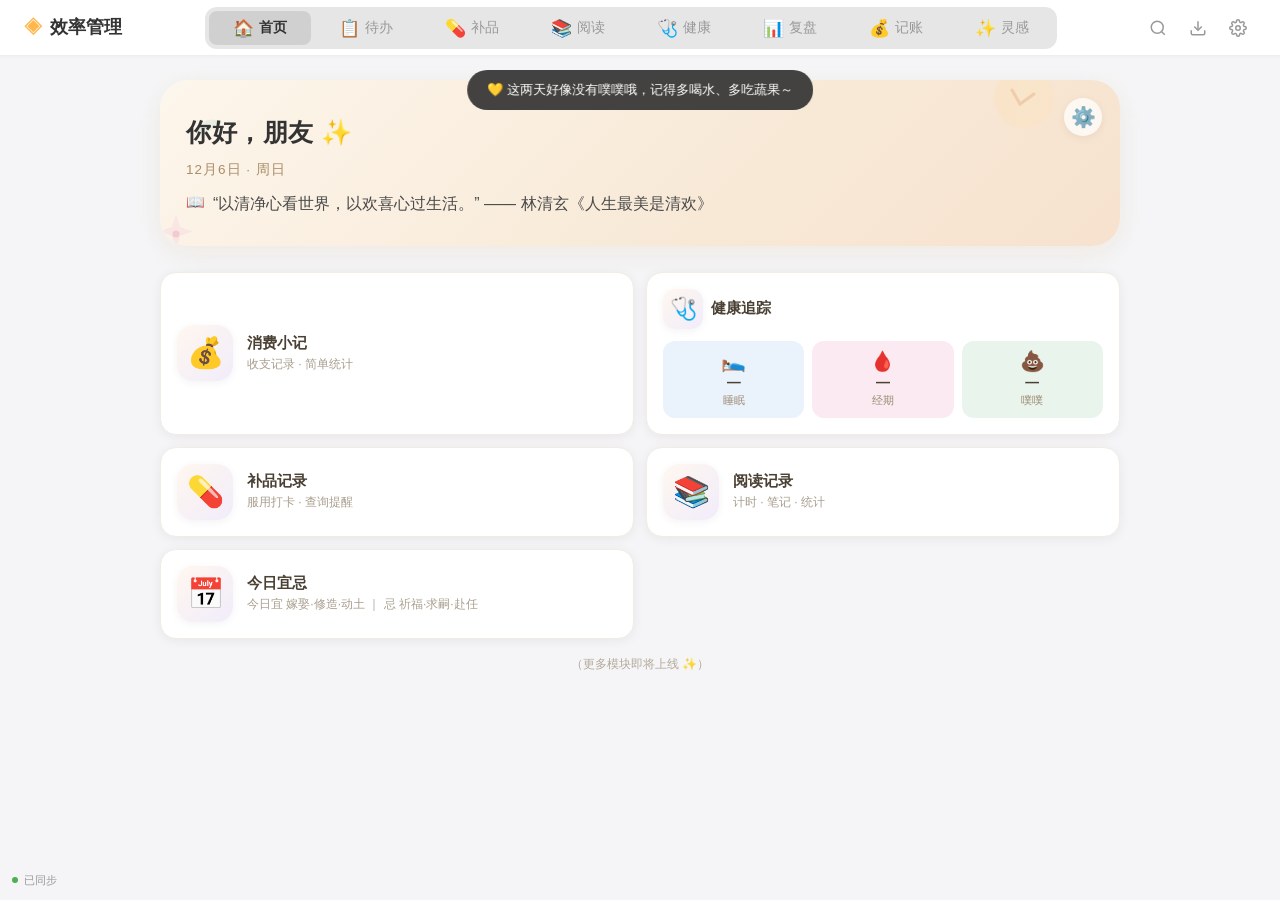
==== commit c5a793e2: "deploy v34: 经期月历/年历可视化（记录日 #F5D9E7 柔和粉填充、无记录白色、今日外圈浅色细圈）+ 消费小记 v33" ====
--- a/index.html
+++ b/index.html
@@ -664,7 +664,7 @@
   <script>
     if ('serviceWorker' in navigator) {
       window.addEventListener('load', () => {
-        navigator.serviceWorker.register('./sw.js').then(reg => {
+        navigator.serviceWorker.register('./sw.js', { updateViaCache: 'none' }).then(reg => {
           // 检测到新版本自动接管，下次刷新即生效
           reg.addEventListener('updatefound', () => {
             const nw = reg.installing;
--- a/css/style.css
+++ b/css/style.css
@@ -1815,12 +1815,12 @@
 .cal-wk { text-align: center; font-size: 11px; color: var(--text-tertiary); padding-bottom: 4px; }
 .cal-cell {
   aspect-ratio: 1; display: flex; align-items: center; justify-content: center;
-  font-size: 13px; border-radius: 10px; background: var(--bg-page); color: var(--text-primary);
+  font-size: 13px; border-radius: 10px; background: #fff; color: var(--text-primary);
   cursor: pointer; position: relative; transition: all 0.15s;
 }
 .cal-cell.empty { background: transparent; cursor: default; }
-.cal-cell.today { box-shadow: inset 0 0 0 2px var(--theme-color); }
-.cal-cell.period-day { background: rgba(244,143,177,0.55); color: #880e4f; font-weight: 700; }
+.cal-cell.today { box-shadow: 0 0 0 2px #B8C5D6; }
+.cal-cell.period-day { background: #F5D9E7; color: #C2688A; font-weight: 700; }
 .cal-cell.bowel-day { background: rgba(52,179,160,0.18); }
 .bowel-badge { position: absolute; bottom: 1px; right: 3px; font-size: 9px; }
 .annual-title { font-size: 13px; font-weight: 600; margin: 16px 0 8px; }
@@ -1828,8 +1828,8 @@
 .annual-row { display: flex; align-items: center; gap: 8px; margin-bottom: 4px; }
 .annual-m { width: 38px; font-size: 11px; color: var(--text-secondary); flex: none; }
 .annual-cells { display: flex; gap: 2px; flex: 1; }
-.annual-cell { width: 11px; height: 11px; border-radius: 3px; background: #fff; flex: none; cursor: pointer; }
-.annual-cell.on { background: rgba(244,143,177,0.7); }
+.annual-cell { width: 12px; height: 12px; border-radius: 4px; background: #fff; border: 1px solid #ececec; box-sizing: border-box; flex: none; cursor: pointer; }
+.annual-cell.on { background: #F5D9E7; border-color: #F5D9E7; }
 
 /* 排便 */
 .bowel-today { text-align: center; font-size: 15px; color: var(--text-secondary); margin: 10px 0; }
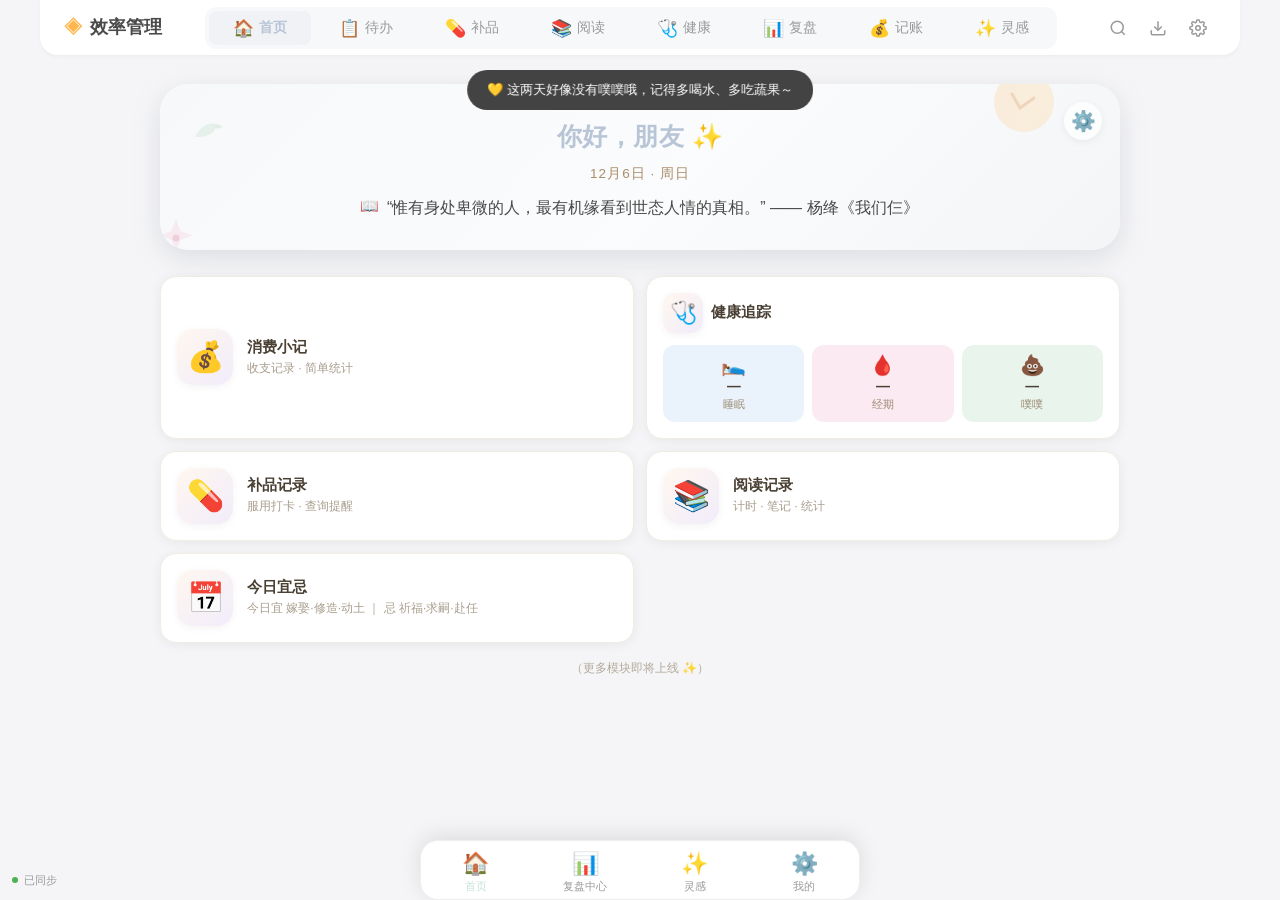
==== commit 59bf5930: "deploy v38: 灵感专区重构(自注入UI/自定义合集/标签/内联新建/编辑页合集+标签/详情合集名来自数据层) + 列表与独立页DOM统一 + 数据层增量升级导入合并永不丢数据" ====
--- a/index.html
+++ b/index.html
@@ -392,181 +392,7 @@
     <section class="module module-profile" id="profileModule"></section>
     <!-- 灵感专区（独立模块，挂载为第 8 个 tab；故障不影响其他模块） -->
     <section class="module module-inspiration" id="inspirationModule">
-      <div class="insp-app">
-        <header class="insp-header">
-          <button class="insp-home" id="inspHome" title="返回主程序">←</button>
-          <h1>✨ 灵感专区</h1>
-          <div class="insp-header-actions">
-            <button id="inspSearchCurrent" title="搜索">🔍</button>
-            <button id="inspMore" title="更多">⋯</button>
-          </div>
-          <div class="insp-more-menu" id="inspMoreMenu" hidden>
-            <button id="exportMenuItem">⬇ 导出备份</button>
-            <button id="importMenuItem">⬆ 导入备份</button>
-            <button id="trashMenuItem">🗑 回收站</button>
-          </div>
-        </header>
-
-        <div class="insp-cat-bar" id="inspCatBar"></div>
-        <div class="insp-tag-bar" id="inspTagBar"></div>
-
-        <div class="insp-searchbar" id="inspSearchbar" hidden>
-          <input id="inspSearchInput" placeholder="搜索标题、内容、标签…">
-          <button id="inspSearchClose">取消</button>
-        </div>
-
-        <main class="insp-main" id="inspMain">
-          <div class="insp-waterfall" id="inspWaterfall"></div>
-          <div class="insp-empty" id="inspEmpty" hidden>这里存放你的穿搭、妆容灵感，<br>点击右下角加号开始记录 ✨</div>
-        </main>
-
-        <button class="insp-fab" id="inspFab" title="新建笔记">＋</button>
-      </div>
-
-      <!-- 新建 / 编辑 弹窗（全屏页面，非浮层遮罩） -->
-      <div class="insp-modal insp-modal--fullscreen" id="noteModal" hidden>
-        <div class="insp-modal-card">
-          <div class="insp-modal-head">
-            <button id="noteModalClose" title="关闭">✕</button>
-            <span id="noteModalTitle">新建灵感笔记</span>
-            <span style="width:28px"></span>
-          </div>
-          <div class="insp-modal-body">
-            <div class="insp-uploader">
-              <div class="insp-thumbs" id="noteThumbs"></div>
-              <label class="insp-add-thumb">
-                <input type="file" accept="image/*" multiple id="noteImgInput" hidden>
-                ＋ 图片
-              </label>
-            </div>
-            <div class="insp-field">
-              <input class="insp-input" id="noteTitle" maxlength="30" placeholder="添加标题（选填）">
-              <span class="insp-count" id="noteTitleCount">0/30</span>
-            </div>
-            <div class="insp-field">
-              <textarea class="insp-textarea" id="noteBody" maxlength="500" placeholder="记录你的灵感碎片 ✨"></textarea>
-              <span class="insp-count insp-count-area" id="noteBodyCount">0/500</span>
-            </div>
-            <div class="insp-cat">
-              <span class="insp-label">分类（必选）</span>
-              <div class="insp-cat-options" id="noteCatOptions"></div>
-            </div>
-            <div class="insp-tags">
-              <span class="insp-label">标签（选填，回车或点添加）</span>
-              <div class="insp-tag-presets" id="noteTagPresets"></div>
-              <div class="insp-tag-chips" id="noteTagChips"></div>
-              <div class="insp-tag-add">
-                <input id="noteTagInput" placeholder="如 通勤 / 约会 / 黄皮">
-                <button class="insp-btn-primary" id="noteTagAdd" style="flex:0 0 auto;padding:9px 16px;font-size:14px">添加</button>
-              </div>
-            </div>
-          <div class="insp-modal-foot">
-            <button class="insp-btn-ghost" id="noteSaveDraft">存草稿</button>
-            <button class="insp-btn-primary" id="notePublish">添加</button>
-          </div>
-        </div>
-      </div>
-
-      <!-- 详情页 -->
-      <div class="insp-detail" id="detailView" hidden>
-        <div class="insp-detail-head">
-          <button id="detailClose" title="返回">←</button>
-          <span>灵感详情</span>
-          <button id="detailMore" title="更多">···</button>
-        </div>
-        <div class="insp-detail-body" id="detailBody"></div>
-        <div class="insp-more-menu" id="detailMoreMenu" hidden>
-          <button id="detailEdit">✏️ 编辑</button>
-          <button id="detailDelete">🗑 删除</button>
-          <button id="detailCancel" class="insp-menu-cancel">取消</button>
-        </div>
-      </div>
-
-      <!-- 标签筛选弹窗 -->
-      <div class="insp-modal" id="tagModal" hidden>
-        <div class="insp-modal-card">
-          <div class="insp-modal-head">
-            <button id="tagModalClose" title="关闭">✕</button>
-            <span>按标签筛选</span>
-            <span style="width:28px"></span>
-          </div>
-          <div class="insp-modal-body">
-            <div class="insp-tag-list" id="tagModalList"></div>
-          <div class="insp-modal-foot">
-            <button class="insp-btn-primary" id="tagModalDone">完成</button>
-          </div>
-        </div>
-      </div>
-
-      <!-- 分类管理 -->
-      <div class="insp-modal" id="catManageModal" hidden>
-        <div class="insp-modal-card">
-          <div class="insp-modal-head">
-            <button id="catManageClose" title="关闭">✕</button>
-            <span>分类管理</span>
-            <span style="width:28px"></span>
-          </div>
-          <div class="insp-modal-body">
-            <div class="insp-cat-list" id="catManageList"></div>
-            <button class="insp-cat-add" id="catManageAdd">＋ 新建分类</button>
-          </div>
-        </div>
-      </div>
-
-      <!-- 新建 / 编辑分类 -->
-      <div class="insp-modal" id="catEditModal" hidden>
-        <div class="insp-modal-card">
-          <div class="insp-modal-head">
-            <button id="catEditClose" title="关闭">✕</button>
-            <span id="catEditTitle">新建分类</span>
-            <span style="width:28px"></span>
-          </div>
-          <div class="insp-modal-body">
-            <span class="insp-label">分类名称</span>
-            <input class="insp-input" id="catEditName" maxlength="12" placeholder="如 家居灵感、旅行记录" style="margin-bottom:16px">
-            <span class="insp-label">选择图标（Apple Emoji）</span>
-            <div class="insp-emoji-grid" id="catEditEmojiGrid"></div>
-          </div>
-          <div class="insp-modal-foot">
-            <button class="insp-btn-primary" id="catEditSave">创建</button>
-          </div>
-        </div>
-      </div>
-
-      <!-- 回收站 -->
-      <div class="insp-trash" id="trashView" hidden>
-        <div>
-          <div class="insp-detail-head">
-            <button id="trashClose" title="返回">←</button>
-            <span>回收站（30 天内可恢复）</span>
-            <span style="width:28px"></span>
-          </div>
-          <div class="insp-trash-list" id="trashList"></div>
-        </div>
-      </div>
-
-      <!-- 灯箱 -->
-      <div class="insp-lightbox" id="lightbox" hidden>
-        <button id="lightboxClose" title="关闭">✕</button>
-        <img id="lightboxImg" alt="">
-        <button id="lightboxPrev" title="上一张">‹</button>
-        <button id="lightboxNext" title="下一张">›</button>
-      </div>
-
-      <!-- 通用确认框 -->
-      <div class="insp-modal" id="confirmModal" hidden>
-        <div class="insp-confirm-card">
-          <p id="confirmMsg"></p>
-          <p id="confirmSub" class="insp-confirm-sub" hidden></p>
-          <div class="insp-confirm-actions">
-            <button class="insp-btn-ghost" id="confirmCancel">取消</button>
-            <button class="insp-btn-primary" id="confirmOk">确定</button>
-          </div>
-        </div>
-      </div>
-
-      <input type="file" id="importFile" accept="application/json" hidden>
-      <div class="insp-toast" id="inspToast" hidden></div>
+      <div id="inspRoot"></div>
     </section>
 
   <!-- 今日金句弹窗 -->
--- a/css/style.css
+++ b/css/style.css
@@ -1315,6 +1315,60 @@
   .goal-cards-row { grid-template-columns: 1fr; }
   .finance-overview { grid-template-columns: 1fr 1fr; }
   .nav-tab { padding: 8px 16px; font-size: 13px; }
+}
+
+/* ===== 响应式统一适配（电脑端居中 + 多列 + hover 上浮 + 顶部日期金句居中 + 底部导航居中固定） ===== */
+
+/* 平板/电脑起步：首页卡片 3 列（覆盖手机 2 列） */
+@media (min-width: 768px) {
+  .home-grid-2x2 { grid-template-columns: repeat(3, 1fr); }
+}
+
+/* 平板端 768–1024px：居中布局，最大宽度 600px，卡片 3 列 */
+@media (min-width: 768px) and (max-width: 1024px) {
+  .top-nav, .main-content { max-width: 600px; margin-left: auto; margin-right: auto; }
+  .top-nav { border-radius: 0 0 16px 16px; }
+  .main-content { padding: 22px 18px 48px; }
+  .module-home { max-width: 100%; }
+}
+
+/* 电脑端 >1024px：居中 1200px + 4 列 + hover 上浮 + 顶部日期金句居中 + 底部导航固定居中 */
+@media (min-width: 1025px) {
+  .top-nav, .main-content { max-width: 1200px; margin-left: auto; margin-right: auto; }
+  .top-nav { border-radius: 0 0 18px 18px; }
+  .main-content { padding: 28px 24px 96px; }   /* 底部留白给固定居中导航 */
+  .module-home { max-width: 1160px; }
+  .home-grid-2x2 { grid-template-columns: repeat(4, 1fr); gap: 12px; }  /* 卡片间距全平台统一 12px */
+  .home-card { transition: transform .18s ease, box-shadow .18s ease, border-color .18s ease; }
+  .home-card:hover { transform: translateY(-4px); box-shadow: var(--shadow-hover); border-color: var(--theme-primary); }
+  .home-card-health:hover { transform: translateY(-4px); }
+
+  /* 顶部欢迎区（日期 + 金句）居中排列 —— 对应规格「顶部栏居中」 */
+  .welcome-area { text-align: center; }
+  .home-quote { margin-left: auto; margin-right: auto; max-width: 560px; }
+
+  /* 底部导航：固定于底部、居中浮岛（电脑端也显示，统一适配） */
+  .bottom-nav {
+    display: flex;
+    left: 50%; right: auto; transform: translateX(-50%);
+    width: auto; min-width: 440px; max-width: 92%;
+    border-radius: 18px;
+    border: 1px solid var(--border-color);
+    box-shadow: 0 -4px 22px rgba(0,0,0,0.10);
+    padding-bottom: 0;
+  }
+}
+
+/* 手机端 <768px：底部导航居中浮层（距边 12px + 顶部圆角），不顶满全宽；安全区 + 点击区 ≥44px + 被动滚动 */
+@media (max-width: 768px) {
+  .bottom-nav {
+    left: 12px; right: 12px; width: auto;
+    border-radius: 22px 22px 0 0;
+    box-shadow: 0 -4px 20px rgba(0,0,0,0.08);
+    padding-bottom: env(safe-area-inset-bottom, 0px);
+  }
+  .bottom-tab { min-height: 44px; }
+  body { overscroll-behavior-y: none; }
 }
 
 /* ===== 动画 ===== */
@@ -1871,11 +1925,11 @@
 .welcome-area {
   position: relative;
   overflow: hidden;
-  background: linear-gradient(135deg, #FDF6EC 0%, #F8EAD8 55%, #F6E2CE 100%);
+  background: linear-gradient(135deg, color-mix(in srgb, var(--theme-primary, #B8C5D6) 12%, #fff) 0%, color-mix(in srgb, var(--theme-primary, #B8C5D6) 6%, #fff) 55%, color-mix(in srgb, var(--theme-primary, #B8C5D6) 10%, #fafafa) 100%);
   border-radius: 28px;
   padding: 34px 26px 30px;
   margin-bottom: 26px;
-  box-shadow: 0 8px 26px rgba(214, 188, 150, 0.20);
+  box-shadow: 0 8px 26px color-mix(in srgb, var(--theme-primary, #B8C5D6) 22%, rgba(0,0,0,0.06));
 }
 .welcome-area::before {
   content: "";
@@ -2050,7 +2104,7 @@
 }
 .quote-banner:hover { box-shadow: var(--shadow-hover); }
 .qb-emoji { font-size: 18px; flex: 0 0 auto; }
-.qb-text { flex: 1 1 auto; min-width: 0; white-space: nowrap; overflow: hidden; text-overflow: ellipsis; color: var(--text-secondary); }
+.qb-text { flex: 1 1 auto; min-width: 0; white-space: normal; word-break: break-word; word-wrap: break-word; overflow: visible; color: var(--text-secondary); }
 
 .quote-modal-overlay { position: fixed; inset: 0; z-index: 200; background: var(--bg-overlay); display: flex; align-items: center; justify-content: center; padding: 20px; }
 .quote-modal-overlay[hidden] { display: none; }
@@ -2081,7 +2135,7 @@
 .home-quote .qb-body { display: flex; flex-direction: column; gap: 2px; min-width: 0; }
 .home-quote .qb-text {
   font-size: 16px; line-height: 1.5; color: #4A4A4A; font-weight: 500;
-  display: -webkit-box; -webkit-line-clamp: 2; -webkit-box-orient: vertical; overflow: hidden;
+  white-space: normal; word-break: break-word; word-wrap: break-word; overflow: visible;
 }
 .home-quote .qb-trans { font-size: 12px; line-height: 1.45; color: #b3a99f; font-style: italic; }
 .home-quote:active { opacity: 0.7; }
--- a/css/inspiration.css
+++ b/css/inspiration.css
@@ -16,13 +16,16 @@
   position: relative;
 }
 
-/* 主色调（莫兰迪薰衣草，低饱和） */
+/* 主色调：直接派生自主程序主题变量（--theme-accent / --theme-primary），
+   使灵感专区跟随同一套换肤体系，整页联动、风格统一 */
 :root {
-  --insp-accent: #B7A7D6;
-  --insp-accent-strong: #9E89C4;
-  --insp-accent-soft: #EFEAF7;
-  --insp-mint: #BFE3D0;
-  --insp-cream: #F6ECCF;
+  --insp-accent: var(--theme-accent, #C5E1D5);
+  --insp-accent-strong: var(--theme-primary, #B8C5D6);
+  --insp-accent-soft: color-mix(in srgb, var(--theme-accent, #C5E1D5) 16%, #fff);
+  --insp-mint: var(--theme-accent, #C5E1D5);
+  --insp-cream: color-mix(in srgb, var(--theme-primary, #B8C5D6) 14%, #fff);
+  --insp-soft: color-mix(in srgb, var(--theme-accent, #C5E1D5) 16%, #fff);
+  --insp-strong: var(--theme-primary, #B8C5D6);
 }
 
 /* ---------- 顶部栏 ---------- */
@@ -44,10 +47,9 @@
   flex: 1; margin: 0; font-size: 17px; font-weight: 700; letter-spacing: .5px;
   text-align: center; color: var(--text-primary, #333);
 }
-/* 2026-08-02：按需求移除灵感专区列表页右上角图标簇，头部仅留 ←返回 + 标题（独立页风格，干净）。
-   采用 display:none 隐藏而非删 DOM，避免 JS 里对 inspMore/inspSearch 等元素的引用抛错；
-   搜索/备份/回收站对应的 JS 函数仍保留在代码中，仅隐藏头部触发按钮。 */
-.insp-header-actions { display: none; }
+/* 头部功能按钮（搜索 / 更多）：常驻显示，确保核心功能一页可达、不被遮挡。
+   独立页为 sticky 顶栏；内嵌到平台 tab 时由 .module-inspiration 规则改为随内容滚动。 */
+.insp-header-actions { display: flex; align-items: center; gap: 2px; }
 .insp-header-actions button {
   border: none; background: transparent; cursor: pointer;
   font-size: 18px; padding: 7px; border-radius: 10px; color: var(--text-secondary, #999);
@@ -178,6 +180,8 @@
   .insp-modal, .insp-detail, .insp-trash { align-items: center; padding-bottom: 0; }
   .insp-modal-card { border-radius: 18px; max-height: 92vh; }
 }
+/* 小尺寸弹窗（如新建合集）居中且更窄，凸显"轻量"感 */
+.insp-modal-card--sm { max-width: 440px; }
 .insp-modal-head, .insp-detail-head {
   display: flex; align-items: center; gap: 8px;
   padding: 14px 16px; border-bottom: 1px solid var(--border-color, #eee);
@@ -286,6 +290,14 @@
 .insp-btn-mini { padding: 7px 14px; font-size: 13px; background: var(--insp-accent-soft, #EFEAF7); color: var(--insp-accent-strong, #9E89C4); }
 .insp-btn-mini:active { transform: scale(0.95); }
 .insp-btn-danger { background: #fdecec; color: #d98a8a; }
+.insp-btn-sm { flex: 0 0 auto; padding: 9px 16px; font-size: 14px; }
+/* 文字型按钮（如「＋ 新建合集」「管理合集」） */
+.insp-text-btn {
+  border: none; background: transparent; cursor: pointer; font-family: inherit;
+  color: var(--insp-strong, #9E89C4); font-size: 13.5px; padding: 8px 2px;
+  text-decoration: underline; text-underline-offset: 3px;
+}
+.insp-text-btn:active { opacity: .6; }
 
 /* ---------- 详情页 ---------- */
 .insp-detail { background: #fff; flex-direction: column; align-items: stretch; }
@@ -536,7 +548,7 @@
 }
 .insp-cat-tab:active, .insp-tag-tab:active { transform: scale(.95); }
 .insp-cat-tab.active, .insp-tag-tab.active {
-  background: #C5E1D5; color: #fff; border-color: #C5E1D5; font-weight: 600;
+  background: var(--theme-accent, #C5E1D5); color: #fff; border-color: var(--theme-accent, #C5E1D5); font-weight: 600;
 }
 .insp-cat-tab-new {
   background: transparent; color: var(--insp-strong, #9E89C4);
@@ -594,15 +606,18 @@
 }
 .insd-nav {
   position: sticky; top: 0; z-index: 30;
-  display: flex; align-items: center; height: 52px; padding: 0 8px;
+  display: flex; align-items: center; justify-content: space-between; height: 52px; padding: 0 8px;
   background: #fff; border-bottom: 1px solid var(--border-color, #eee);
 }
+.insd-nav-spacer { flex: 1; }
+.insd-nav-title { position: absolute; left: 50%; transform: translateX(-50%); margin: 0; font-size: 17px; font-weight: 700; text-align: center; color: #333; }
+.insd-nav-actions { display: flex; align-items: center; gap: 2px; }
 .insd-nav-btn {
   border: none; background: transparent; cursor: pointer;
   font-size: 22px; line-height: 1; color: #666; padding: 6px 10px; border-radius: 10px;
 }
 .insd-nav-btn:active { background: #f2f2f2; }
-.insd-nav-title { flex: 1; margin: 0; font-size: 17px; font-weight: 700; text-align: center; color: #333; }
+.insd-nav-back { font-size: 16px; font-weight: 600; color: var(--theme-primary, #B8C5D6); }
 .insd-scroll { flex: 1; overflow-y: auto; padding-bottom: 70px; -webkit-overflow-scrolling: touch; }
 
 /* 图片区：横向滑动，满宽，保持原比例 */
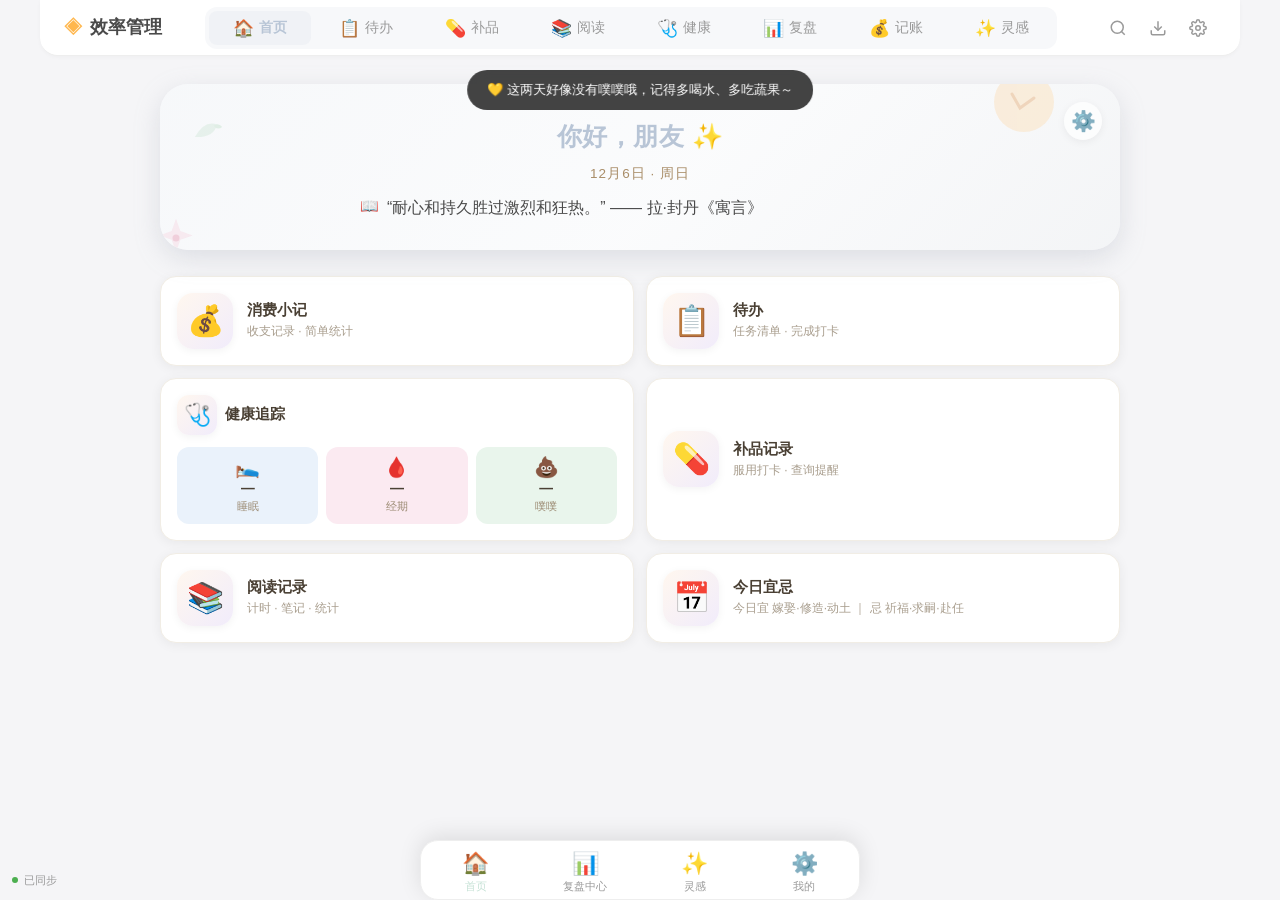
==== commit b369023c: "deploy v39: 首页新增「待办」卡片入口(点击跳转待办模块, 待办页保持不变) + 6卡片网格铺满 + 移除"更多模块"提示 + SW缓存v39" ====
--- a/index.html
+++ b/index.html
@@ -217,7 +217,7 @@
         </button>
       </div>
 
-      <!-- 功能卡片网格：消费小记(第一位) / 健康追踪 / 补品 / 阅读 / 今日宜忌（2×2，第5张占第三行左，右留白） -->
+      <!-- 功能卡片网格：消费小记 / 待办 / 健康追踪 / 补品 / 阅读 / 今日宜忌（2 列，6 张卡片完整铺满） -->
       <div class="home-grid-2x2">
         <!-- 卡片1：消费小记（点击跳转记账模块） -->
         <button class="home-card" onclick="App.switchModule('finance')" aria-label="消费小记">
@@ -228,7 +228,16 @@
           </span>
         </button>
 
-        <!-- 卡片2：健康追踪（睡眠 / 经期 / 噗噗 三合一融合） -->
+        <!-- 卡片2：待办（点击跳转待办模块） -->
+        <button class="home-card" onclick="App.switchModule('todo')" aria-label="待办">
+          <span class="hc-emoji">📋</span>
+          <span class="hc-body">
+            <span class="hc-title">待办</span>
+            <span class="hc-desc">任务清单 · 完成打卡</span>
+          </span>
+        </button>
+
+        <!-- 卡片3：健康追踪（睡眠 / 经期 / 噗噗 三合一融合） -->
         <button class="home-card home-card-health" onclick="App.switchModule('health')" aria-label="健康追踪">
           <span class="hc-head">
             <span class="hc-emoji">🩺</span>
@@ -253,7 +262,7 @@
           </span>
         </button>
 
-        <!-- 卡片3：补品记录 -->
+        <!-- 卡片4：补品记录 -->
         <button class="home-card" onclick="App.switchModule('supplement')" aria-label="补品记录">
           <span class="hc-emoji">💊</span>
           <span class="hc-body">
@@ -262,7 +271,7 @@
           </span>
         </button>
 
-        <!-- 卡片4：阅读记录 -->
+        <!-- 卡片5：阅读记录 -->
         <button class="home-card" onclick="App.switchModule('reading')" aria-label="阅读记录">
           <span class="hc-emoji">📚</span>
           <span class="hc-body">
@@ -271,7 +280,7 @@
           </span>
         </button>
 
-        <!-- 卡片5：今日宜忌（自包含多层兜底入口：优先 Almanac.open，其次 App.switchModule，最后直接操作 DOM 显示模块——不依赖任何单点，保证一定跳得进详情页） -->
+        <!-- 卡片6：今日宜忌（自包含多层兜底入口：优先 Almanac.open，其次 App.switchModule，最后直接操作 DOM 显示模块——不依赖任何单点，保证一定跳得进详情页） -->
         <button class="home-card" type="button" onclick="(function(){try{if(window.Almanac&&Almanac.open){Almanac.open();return;}}catch(e){}try{if(window.App&&App.switchModule){App.switchModule('almanac');return;}}catch(e){}var m=document.getElementById('almanacModule');if(m){document.querySelectorAll('.module').forEach(function(x){x.classList.remove('active');});m.classList.add('active');}if(window.Almanac)Almanac.render();})()" aria-label="今日宜忌">
           <span class="hc-emoji">📅</span>
           <span class="hc-body">
@@ -280,8 +289,6 @@
           </span>
         </button>
       </div>
-      <!-- 更多模块即将上线（保留提示文字） -->
-      <div class="home-more-hint">（更多模块即将上线 ✨）</div>
     </section>
 
     <!-- 今日宜忌模块 -->
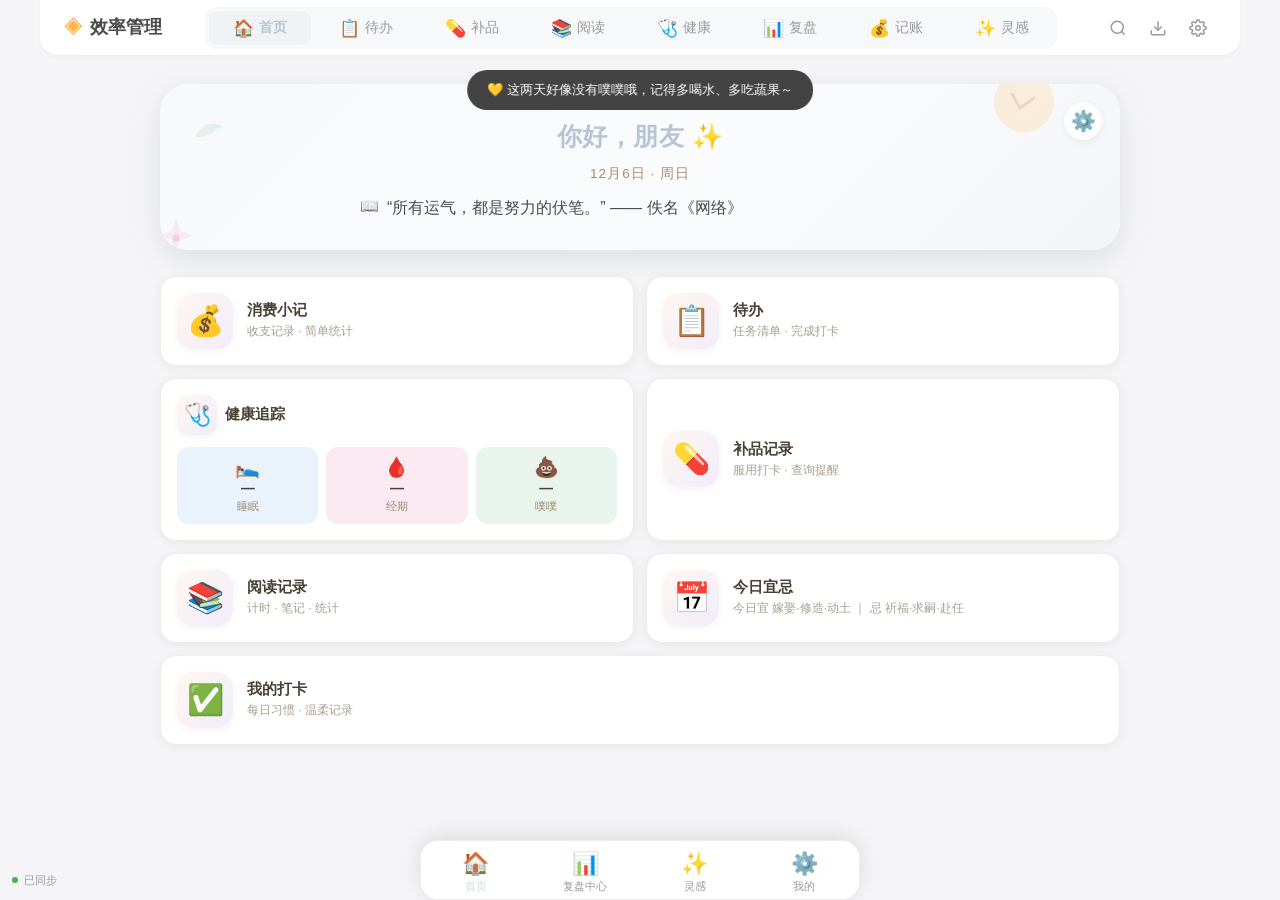
==== commit 4c483961: "deploy v48: 新增「我的打卡」习惯打卡模块 —— 首页宽卡+我的页面入口；周/月/年视图(趋势圆点/热力图/折线+年度总览)、点击勾选当日完成(浅绿✅·长按编辑删除·⋮排序拖拽)、Store" ====
--- a/index.html
+++ b/index.html
@@ -13,6 +13,7 @@
   <link rel="apple-touch-icon" href="icons/apple-touch-icon.png">
   <link rel="stylesheet" href="css/style.css">
   <link rel="stylesheet" href="css/inspiration.css">
+  <link rel="stylesheet" href="css/checkin.css">
 </head>
 <body>
 
@@ -288,6 +289,13 @@
             <span class="hc-desc" id="almHomePreview">黄历 · 宜忌 · 方位</span>
           </span>
         </button>
+        <button class="home-card home-card-wide" onclick="App.switchModule('checkin')" aria-label="我的打卡">
+          <span class="hc-emoji">✅</span>
+          <span class="hc-body">
+            <span class="hc-title">我的打卡</span>
+            <span class="hc-desc">每日习惯 · 温柔记录</span>
+          </span>
+        </button>
       </div>
     </section>
 
@@ -401,6 +409,9 @@
     <section class="module module-inspiration" id="inspirationModule">
       <div id="inspRoot"></div>
     </section>
+
+    <!-- 我的打卡模块（内嵌，由 js/checkin.js 渲染） -->
+    <section class="module module-checkin" id="checkinModule"></section>
 
   <!-- 今日金句弹窗 -->
   <div class="quote-modal-overlay" id="quoteModal" hidden>
@@ -466,6 +477,7 @@
   <script src="js/storage.js"></script>
   <script src="js/quotes.js"></script>
   <script src="js/app.js"></script>
+  <script src="js/checkin.js"></script>
   <script src="js/inspiration-db.js"></script>
   <script src="js/inspiration.js"></script>
   <script>
--- a/css/inspiration.css
+++ b/css/inspiration.css
@@ -97,17 +97,18 @@
 }
 
 /* ---------- 主区 + 瀑布流 ---------- */
-.insp-main { padding: 12px 12px 90px; }
+.insp-main { padding: 14px 12px 100px; }
 .insp-waterfall { column-count: 2; column-gap: 12px; }
-@media (min-width: 560px) { .insp-waterfall { column-count: 3; } }
-@media (min-width: 820px) { .insp-waterfall { column-count: 4; } }
+@media (min-width: 560px) { .insp-waterfall { column-count: 3; column-gap: 14px; } }
+@media (min-width: 820px) { .insp-waterfall { column-count: 4; column-gap: 16px; } }
 
 .insp-card {
-  break-inside: avoid; margin: 0 0 12px;
+  break-inside: avoid; margin: 0 0 14px; position: relative;
   background: var(--bg-card, #fff); border-radius: var(--radius-card, 16px);
   box-shadow: var(--shadow-card, 0 2px 12px rgba(0,0,0,0.06));
   overflow: hidden; cursor: pointer;
   transition: transform .18s ease, box-shadow .18s ease;
+  content-visibility: auto; contain-intrinsic-size: auto 360px;
 }
 .insp-card:active { transform: scale(0.97); }
 .insp-card:hover { box-shadow: var(--shadow-hover, 0 4px 20px rgba(0,0,0,0.1)); }
@@ -135,7 +136,7 @@
   font-size: 12.5px; color: var(--text-secondary, #999); line-height: 1.45; margin-top: 4px;
   display: -webkit-box; -webkit-line-clamp: 2; -webkit-box-orient: vertical; overflow: hidden;
 }
-.insp-card-foot { display: flex; justify-content: flex-end; margin-top: 8px; }
+.insp-card-foot { display: flex; justify-content: space-between; align-items: center; margin-top: 8px; }
 .insp-card-cat { font-size: 16px; }
 
 .insp-empty {
@@ -558,16 +559,18 @@
 
 /* ===== 瀑布流卡片：缩略图 + 点击按压反馈 + 分页占位 ===== */
 .insp-card {
-  background: #fff; border-radius: 16px; overflow: hidden;
-  box-shadow: 0 2px 10px rgba(80, 70, 100, .06);
+  background: transparent; border-radius: 14px; overflow: hidden;
+  box-shadow: 0 1px 4px rgba(80, 70, 100, .05);
   margin-bottom: 12px; cursor: pointer;
   transition: transform .18s ease, box-shadow .18s ease;
   break-inside: avoid;
-}
-.insp-card.pressing { transform: scale(.96); box-shadow: 0 1px 4px rgba(80, 70, 100, .1); }
+  content-visibility: auto; contain-intrinsic-size: auto 320px;
+}
+.insp-card.pressing { transform: scale(.97); box-shadow: 0 1px 4px rgba(80, 70, 100, .12); }
 .insp-card-cover {
-  width: 100%; display: block; aspect-ratio: 1 / 1; object-fit: cover;
-  opacity: 0; transition: opacity .35s ease;
+  width: 100%; height: auto; display: block;
+  opacity: 0; transition: opacity .35s ease; background: var(--insp-soft, #EFEAF7);
+  max-height: 78vh;
 }
 .insp-card-cover.loaded { opacity: 1; }
 .insp-card-count {
@@ -577,25 +580,33 @@
 }
 .insp-card-ph {
   width: 100%; aspect-ratio: 1 / 1; display: flex; align-items: center; justify-content: center;
-  background: linear-gradient(135deg, #f3f5f8, #e9edf2); font-size: 46px;
-}
-.insp-card-body { padding: 10px 12px 12px; display: flex; flex-direction: column; gap: 5px; }
-.insp-card-title { font-size: 14px; font-weight: 700; color: #4A4A4A; line-height: 1.35; }
+  background: linear-gradient(135deg, var(--insp-soft, #EFEAF7), color-mix(in srgb, var(--theme-primary, #B8C5D6) 14%, #fff));
+  font-size: 46px;
+}
+.insp-card-body { padding: 9px 11px 11px; display: flex; flex-direction: column; gap: 4px; }
+.insp-card-title { font-size: 14px; font-weight: 700; color: var(--text-primary, #4A4A4A); line-height: 1.35; }
 .insp-card-desc {
-  font-size: 12.5px; color: #9a9a9a; line-height: 1.5;
+  font-size: 12.5px; color: var(--text-secondary, #9a9a9a); line-height: 1.5;
   display: -webkit-box; -webkit-line-clamp: 2; -webkit-box-orient: vertical; overflow: hidden;
 }
-.insp-card-foot { display: flex; align-items: center; gap: 6px; margin-top: 2px; }
+.insp-card-foot { display: flex; align-items: center; justify-content: space-between; gap: 6px; margin-top: 2px; }
 .insp-card-tags { display: flex; flex-wrap: wrap; gap: 5px; }
-.insp-mini-tag { font-size: 11px; color: #8a8a8a; background: #f4f5f7; padding: 2px 7px; border-radius: 999px; }
-.insp-card-date { font-size: 11px; color: #b3b3b3; margin-top: 2px; }
+.insp-mini-tag { font-size: 11px; color: var(--text-secondary, #8a8a8a); background: color-mix(in srgb, var(--theme-primary, #B8C5D6) 8%, #fff); padding: 2px 7px; border-radius: 999px; }
+.insp-card-date { font-size: 11px; color: var(--text-secondary, #b3b3b3); margin-top: 2px; }
 .insp-pill {
-  font-size: 11.5px; color: #6b6b6b; background: #f1f4f0;
+  font-size: 11.5px; color: var(--insp-strong, #9E89C4); background: var(--insp-soft, #EFEAF7);
   padding: 3px 9px; border-radius: 999px;
 }
 
 /* ============================================================
  * 灵感详情页 / 编辑页（独立页面，小红书风格）
+ * v42：详情页改版 —— 顶栏更窄(44px)、图片不再满屏黑底而是留边圆角窄图、
+ *      图文同屏（标题/正文首屏即可见，无需滑动）、桌面端左图右文双栏。
+ * v43：图文交叠分层 —— 图片浮起圆角卡片+柔和阴影；内容白卡用负 margin-top 与图片
+ *      底部交叠（图藏卡后），作者头像上提跨边界，强化小红书式"交错"层次；作者/文案
+ *      白卡加主题色渐变。桌面双栏重置重叠(z-index/margin/shadow)。
+ * v44：桌面双栏左右错落 —— 右栏文字做成浮起圆角白卡并整体下移 ~52px，与左图上下错开
+ *      （"左右排列交错"），左栏顶部对齐；移动端仍保持 v43 图文交叠分层。
  * ============================================================ */
 
 /* ---------- 详情页 ---------- */
@@ -604,51 +615,76 @@
   background: var(--bg-page, #f5f5f7);
   display: flex; flex-direction: column; position: relative;
 }
+/* 顶部导航栏：更窄更轻，让内容直接呈现（v42） */
 .insd-nav {
   position: sticky; top: 0; z-index: 30;
-  display: flex; align-items: center; justify-content: space-between; height: 52px; padding: 0 8px;
-  background: #fff; border-bottom: 1px solid var(--border-color, #eee);
+  display: flex; align-items: center; justify-content: space-between;
+  height: 44px; padding: 0 6px;
+  background: rgba(255,255,255,0.92);
+  -webkit-backdrop-filter: saturate(180%) blur(12px);
+  backdrop-filter: saturate(180%) blur(12px);
+  border-bottom: 1px solid var(--border-color, #eee);
 }
 .insd-nav-spacer { flex: 1; }
-.insd-nav-title { position: absolute; left: 50%; transform: translateX(-50%); margin: 0; font-size: 17px; font-weight: 700; text-align: center; color: #333; }
+.insd-nav-title { position: absolute; left: 50%; transform: translateX(-50%); margin: 0; font-size: 16px; font-weight: 700; text-align: center; color: #333; }
 .insd-nav-actions { display: flex; align-items: center; gap: 2px; }
 .insd-nav-btn {
   border: none; background: transparent; cursor: pointer;
-  font-size: 22px; line-height: 1; color: #666; padding: 6px 10px; border-radius: 10px;
+  font-size: 20px; line-height: 1; color: #666; padding: 5px 9px; border-radius: 10px;
 }
 .insd-nav-btn:active { background: #f2f2f2; }
-.insd-nav-back { font-size: 16px; font-weight: 600; color: var(--theme-primary, #B8C5D6); }
+.insd-nav-back { font-size: 15px; font-weight: 600; color: var(--theme-primary, #B8C5D6); }
+
 .insd-scroll { flex: 1; overflow-y: auto; padding-bottom: 70px; -webkit-overflow-scrolling: touch; }
 
-/* 图片区：横向滑动，满宽，保持原比例 */
+/* 图片区：轻量白底、留边、圆角、窄图（不再满屏黑底，v42） */
 .insd-imgs {
   position: relative; display: flex; overflow-x: auto;
   scroll-snap-type: x mandatory; -webkit-overflow-scrolling: touch;
-  background: #000; scrollbar-width: none;
-  padding: 0 8px; box-sizing: border-box;
+  background: var(--bg-page, #f5f5f7); scrollbar-width: none;
+  padding: 12px 14px 8px; box-sizing: border-box;
 }
 .insd-imgs::-webkit-scrollbar { display: none; }
 .insd-slide {
   flex: 0 0 100%; scroll-snap-align: center;
-  display: flex; align-items: center; justify-content: center; background: #000;
-}
-.insd-img { width: 100%; height: auto; max-height: 82vh; object-fit: contain; display: block; }
+  display: flex; align-items: center; justify-content: center; background: transparent;
+}
+.insd-img {
+  width: 100%; height: auto; max-height: 60vh; object-fit: contain; display: block;
+  border-radius: 18px; background: #f0f0f2;
+  box-shadow: 0 10px 30px rgba(90, 80, 110, .12);
+}
 .insd-slide-ph {
-  width: 100%; min-height: 50vh; display: flex; align-items: center; justify-content: center;
-  background: linear-gradient(135deg, #f3f5f8, #e9edf2); color: #c2c9d4; font-size: 56px;
+  width: 100%; min-height: 38vh; display: flex; align-items: center; justify-content: center;
+  background: linear-gradient(135deg, #f3f5f8, #e9edf2); color: #c2c9d4; font-size: 56px; border-radius: 14px;
 }
 .insd-pager {
-  position: absolute; bottom: 10px; left: 50%; transform: translateX(-50%); z-index: 5;
-  background: rgba(0,0,0,.5); color: #fff; font-size: 12px; padding: 3px 11px; border-radius: 999px; pointer-events: none;
+  position: absolute; bottom: 24px; left: 50%; transform: translateX(-50%); z-index: 5;
+  background: rgba(0,0,0,.45); color: #fff; font-size: 12px; padding: 3px 11px; border-radius: 999px; pointer-events: none;
 }
 .insd-pager[hidden] { display: none; }
 
-/* 发布者 */
-.insd-author { display: flex; align-items: center; justify-content: space-between; padding: 12px 14px; background: #fff; }
+/* 内容区包裹（发布者 + 文案 + 互动）：移动端在图片下方并与图片底部交叠，桌面端在图片右侧 */
+.insd-content {
+  background: var(--bg-page, #f5f5f7);
+  position: relative; z-index: 2;
+  margin-top: -18px;          /* 与图片底部交叠，小红书式分层卡片：图藏卡后 */
+  padding: 0 8px;
+}
+
+/* 发布者（白卡顶部，交叠在图片下沿，圆角露出形成分层） */
+.insd-author {
+  display: flex; align-items: center; justify-content: space-between;
+  padding: 22px 16px 10px; background: linear-gradient(180deg, #fff 0%, var(--insp-soft, #EFEAF7) 100%);
+  border-radius: 26px 26px 0 0; margin-top: 0; position: relative; z-index: 3;
+  box-shadow: 0 -6px 18px rgba(90, 80, 110, .06);
+}
 .insd-author-left { display: flex; align-items: center; gap: 10px; }
 .insd-avatar {
-  width: 40px; height: 40px; border-radius: 50%; background: var(--insp-soft, #EFEAF7);
-  display: flex; align-items: center; justify-content: center; font-size: 20px;
+  width: 44px; height: 44px; border-radius: 50%; background: var(--insp-soft, #EFEAF7);
+  display: flex; align-items: center; justify-content: center; font-size: 22px;
+  border: 2px solid #fff; box-shadow: 0 2px 8px rgba(90, 80, 110, .18);
+  transform: translateY(-6px);   /* 头像微微上提，跨图片边界，强化"交错"层次 */
 }
 .insd-author-name { font-size: 15px; font-weight: 600; color: #333; }
 .insd-author-sub { font-size: 12px; color: #999; margin-top: 1px; }
@@ -658,18 +694,47 @@
 }
 .insd-follow.followed { border-color: #ccc; color: #999; background: #f2f2f2; }
 
-/* 文案 */
-.insd-text { padding: 6px 14px 14px; background: #fff; }
-.insd-title { font-size: 17px; font-weight: 700; margin: 6px 0; line-height: 1.4; color: #333; }
-.insd-body { font-size: 15px; line-height: 1.75; color: #444; white-space: pre-wrap; word-break: break-word; }
-.insd-tags { margin-top: 12px; display: flex; flex-wrap: wrap; gap: 8px; }
+/* 文案（白卡主体，首屏即可见标题与正文；渐变与作者卡衔接，v43） */
+.insd-text { padding: 4px 16px 22px; background: linear-gradient(180deg, var(--insp-soft, #EFEAF7) 0%, #fff 22%); border-radius: 0 0 22px 22px; }
+.insd-title { font-size: 18px; font-weight: 700; margin: 8px 0 8px; line-height: 1.4; color: #333; }
+.insd-body { font-size: 15px; line-height: 1.8; color: #444; white-space: pre-wrap; word-break: break-word; }
+.insd-tags { margin-top: 14px; display: flex; flex-wrap: wrap; gap: 8px; }
 .insd-tags[hidden] { display: none; }
 .insd-tag { font-size: 13px; color: var(--insp-strong, #9E89C4); background: var(--insp-soft, #EFEAF7); padding: 4px 11px; border-radius: 999px; }
 .insd-time { margin-top: 12px; font-size: 12px; color: #999; }
 
 /* 互动数据 */
-.insd-stats { display: flex; gap: 18px; padding: 12px 14px; background: #fff; border-top: 1px solid #f2f2f2; font-size: 13px; color: #666; }
+.insd-stats {
+  display: flex; gap: 18px; padding: 14px; background: var(--bg-page, #f5f5f7);
+  font-size: 13px; color: #666;
+}
 .insd-stat b { color: #333; }
+
+/* ---------- 详情页：桌面端左图右文双栏（小红书网页版式，v44 左右错落） ---------- */
+@media (min-width: 760px) {
+  .insd-app { max-width: 1000px; }
+  .insd-nav { height: 48px; }
+  /* 顶端对齐，让左右两栏分别从各自顶部起排，便于右栏下移形成错落 */
+  .insd-scroll { display: flex; align-items: flex-start; padding-bottom: 64px; }
+  /* 左栏：图片，顶部对齐，露出在小白卡旁 */
+  .insd-imgs {
+    flex: 0 0 48%; max-width: 48%; padding: 22px 18px 18px;
+    background: #fff; border-right: 1px solid var(--border-color, #eee);
+  }
+  .insd-img { max-height: 82vh; box-shadow: none; }
+  /* 右栏：文字做成浮起圆角白卡，整体下移 ~52px，与左图上下错开（"左右排列交错"） */
+  .insd-content {
+    flex: 1 1 auto; min-width: 0; align-self: flex-start;
+    display: flex; flex-direction: column; justify-content: flex-start;
+    margin: 52px 24px 24px; padding: 30px 32px;
+    background: #fff; border-radius: 22px; box-shadow: 0 14px 38px rgba(90, 80, 110, .14);
+    z-index: auto;
+  }
+  .insd-author { background: transparent; border-radius: 0; margin-top: 0; padding: 0 0 12px; box-shadow: none; z-index: auto; }
+  .insd-text { background: transparent; border-radius: 0; padding: 8px 0 18px; }
+  .insd-stats { background: transparent; padding: 14px 0; }
+  .insd-bar { max-width: 1000px; }
+}
 
 /* 底部固定操作栏 */
 .insd-bar {
@@ -796,3 +861,32 @@
 }
 .inse-toast.show { opacity: 1; transform: translateX(-50%) translateY(0); }
 
+/* ============================================================
+ * 手机端：小红书 / Instagram 风格 —— 满屏平铺、几乎无边、图片主导、极简留白
+ * v45：图片不再强制 1:1 裁切，改为按原始宽高比显示，形成自然的高低错落瀑布流。
+ * 放在文件末尾，确保优先级高于上方 .insp-card 等基础规则。
+ * ============================================================ */
+@media (max-width: 520px) {
+  .insp-main { padding: 3px 3px 96px; }
+  .insp-waterfall { column-count: 2; column-gap: 3px; }
+  .insp-card {
+    margin-bottom: 3px; border-radius: 8px; box-shadow: none; background: transparent;
+  }
+  .insp-card-cover { border-radius: 0; }          /* 图片占满卡片宽，贴边平铺 */
+  .insp-card-ph { border-radius: 0; }
+  .insp-card-body { padding: 6px 5px 9px; gap: 3px; }
+  .insp-card-title { font-size: 13.5px; }
+  .insp-card-desc { display: none; }              /* 手机端隐藏描述，更扁平 */
+  .insp-card-tags { display: none; }              /* 手机端隐藏标签，纯图墙更干净 */
+  .insp-card-foot { margin-top: 1px; }
+  /* 内嵌到平台 tab 时同样满屏平铺 */
+  .module-inspiration .insp-main { padding: 3px 3px 96px; }
+}
+
+/* 平板：3 列更紧凑的平铺，留白适中 */
+@media (min-width: 521px) and (max-width: 760px) {
+  .insp-main { padding: 10px 10px 100px; }
+  .insp-waterfall { column-gap: 10px; }
+  .insp-card { margin-bottom: 10px; }
+}
+
--- a/css/checkin.css
+++ b/css/checkin.css
@@ -0,0 +1,159 @@
+/* ============================================================
+ * 我的打卡（习惯打卡）模块 —— 松弛治愈 · 淡莫兰迪 + 浅马卡龙
+ * 配色跟随平台主题（--theme-* 变量）；完成态极浅绿 #F0F7F2。
+ * 无红点、无角标、无未完成数字催促。
+ * ============================================================ */
+.module-checkin {
+  max-width: 720px;
+  margin: 0 auto;
+  padding: 0 14px 96px;
+  box-sizing: border-box;
+}
+
+/* 首页「我的打卡」宽卡：跨满整行作为高亮入口 */
+.home-card-wide { grid-column: 1 / -1; }
+
+/* 顶部导航 */
+.ci-nav {
+  position: sticky; top: 0; z-index: 20;
+  display: flex; align-items: center; justify-content: space-between;
+  height: 52px; padding: 0 2px;
+  background: var(--bg-page, #f5f5f7);
+  backdrop-filter: blur(8px);
+}
+.ci-back {
+  border: none; background: transparent; cursor: pointer;
+  font-size: 22px; line-height: 1; color: var(--theme-primary, #B8C5D6);
+  padding: 6px 10px; border-radius: 10px;
+}
+.ci-back:active { background: rgba(0,0,0,.05); }
+.ci-title { font-size: 17px; font-weight: 700; color: var(--text-primary, #333); }
+.ci-manage {
+  border: none; background: transparent; cursor: pointer;
+  font-size: 22px; line-height: 1; color: var(--text-secondary, #999);
+  padding: 6px 12px; border-radius: 10px;
+}
+.ci-manage:active { background: rgba(0,0,0,.05); }
+
+/* 日期区 */
+.ci-date { padding: 6px 2px 14px; }
+.ci-date-main { font-size: 18px; font-weight: 700; color: var(--text-primary, #333); }
+.ci-date-sub { margin-top: 4px; font-size: 14px; color: var(--text-secondary, #9A9A9A); }
+
+/* 视图切换卡片 */
+.ci-views { display: grid; grid-template-columns: repeat(3, 1fr); gap: 10px; margin-bottom: 14px; }
+.ci-view-card {
+  border: 1px solid var(--border-color, #eee); background: var(--bg-card, #fff);
+  border-radius: 16px; padding: 12px 8px; cursor: pointer; text-align: center;
+  display: flex; flex-direction: column; gap: 3px; font-family: inherit;
+  transition: transform .15s ease, box-shadow .2s ease, border-color .2s ease;
+}
+.ci-view-card:active { transform: scale(.97); }
+.ci-view-card.active {
+  border-color: var(--theme-accent, #9EB0B0);
+  box-shadow: 0 6px 18px rgba(150, 170, 160, .18);
+  background: linear-gradient(180deg, color-mix(in srgb, var(--theme-accent, #9EB0B0) 10%, var(--bg-card, #fff)), var(--bg-card, #fff));
+}
+.ci-view-label { font-size: 14px; font-weight: 700; color: var(--text-primary, #333); }
+.ci-view-period { font-size: 12px; color: var(--text-secondary, #9A9A9A); }
+.ci-view-count { font-size: 13px; font-weight: 600; color: var(--theme-accent, #9EB0B0); }
+
+/* 通用卡片 */
+.ci-card {
+  background: var(--bg-card, #fff);
+  border-radius: 16px; padding: 16px; margin-bottom: 14px;
+  box-shadow: var(--shadow-card, 0 2px 12px rgba(0,0,0,.06));
+}
+.ci-card-title { font-size: 15px; font-weight: 700; color: var(--text-primary, #333); margin-bottom: 12px; }
+.ci-card-sub { margin-top: 12px; font-size: 13px; color: var(--text-secondary, #9A9A9A); }
+
+/* 周趋势 */
+.ci-wk-row { display: flex; justify-content: space-between; gap: 4px; }
+.ci-wk { display: flex; flex-direction: column; align-items: center; gap: 6px; }
+.ci-wk-dot { font-size: 20px; line-height: 1; color: var(--text-secondary, #c8c8c8); transition: transform .2s ease; }
+.ci-wk-dot.on { color: var(--theme-accent, #7FB069); transform: scale(1.15); }
+.ci-wk-wd { font-size: 12px; color: var(--text-secondary, #9A9A9A); }
+
+/* 月热力 */
+.ci-heat-grid { display: grid; grid-template-columns: repeat(7, 1fr); gap: 6px; }
+.ci-heat { aspect-ratio: 1 / 1; border-radius: 8px; background: var(--ci-heat-0, #F1F1F3); }
+.ci-heat.empty { background: transparent; }
+
+/* 年折线 */
+.ci-chart { width: 100%; height: 130px; display: block; margin-top: 4px; }
+.ci-poly { fill: none; stroke: var(--theme-accent, #7FB069); stroke-width: 2.5; stroke-linejoin: round; stroke-linecap: round; }
+.ci-area { fill: color-mix(in srgb, var(--theme-accent, #7FB069) 16%, transparent); stroke: none; }
+.ci-dot { fill: var(--theme-accent, #7FB069); }
+.ci-mlbl { fill: var(--text-secondary, #9A9A9A); font-size: 9px; text-anchor: middle; }
+.ci-overview { display: grid; grid-template-columns: repeat(3, 1fr); gap: 10px; margin-top: 12px; }
+.ci-ov { text-align: center; background: color-mix(in srgb, var(--theme-accent, #9EB0B0) 8%, var(--bg-page, #f5f5f7)); border-radius: 12px; padding: 10px 4px; }
+.ci-ov-num { font-size: 20px; font-weight: 800; color: var(--theme-accent, #6f8f74); }
+.ci-ov-lbl { font-size: 11px; color: var(--text-secondary, #9A9A9A); margin-top: 2px; }
+
+/* 今日打卡清单 */
+.ci-list { display: flex; flex-direction: column; gap: 8px; }
+.ci-item {
+  display: flex; align-items: center; gap: 12px;
+  background: #fff; border-radius: 12px; padding: 12px 16px;
+  cursor: pointer; border: 1px solid var(--border-color, #eee);
+  transition: background .25s ease, transform .12s ease, box-shadow .2s ease;
+  user-select: none; -webkit-user-select: none; -webkit-tap-highlight-color: transparent;
+}
+.ci-item:active { transform: scale(.99); }
+.ci-item.done { background: #F0F7F2; border-color: #DCEFE2; }
+.ci-item.done .ci-name { color: var(--text-secondary, #9A9A9A); text-decoration: line-through; }
+.ci-emoji { font-size: 22px; line-height: 1; flex: none; }
+.ci-name { flex: 1; font-size: 15px; color: var(--text-primary, #333); }
+.ci-state { font-size: 18px; flex: none; }
+.ci-item.done .ci-state { animation: ciPop .32s ease; }
+@keyframes ciPop { 0% { transform: scale(.4); opacity: .3; } 60% { transform: scale(1.25); } 100% { transform: scale(1); opacity: 1; } }
+
+.ci-handle { cursor: grab; color: var(--text-secondary, #bbb); font-size: 18px; flex: none; }
+.ci-item.sorting { cursor: grabbing; }
+.ci-item.dragging { opacity: .4; }
+.ci-item.dragover { box-shadow: 0 -2px 0 var(--theme-accent, #9EB0B0); }
+.ci-move { display: flex; flex-direction: column; gap: 2px; flex: none; }
+.ci-move button {
+  border: 1px solid var(--border-color, #eee); background: #fff; border-radius: 6px;
+  width: 26px; height: 20px; font-size: 12px; cursor: pointer; color: var(--text-secondary, #666);
+}
+.ci-item.removing { transform: translateX(-110%); opacity: 0; transition: transform .22s ease, opacity .22s ease; }
+
+.ci-add {
+  margin-top: 14px; width: 100%; padding: 13px;
+  border: 1.5px dashed var(--theme-accent, #9EB0B0); background: transparent;
+  border-radius: 12px; color: var(--theme-accent, #6f8f74);
+  font-size: 14px; font-weight: 600; cursor: pointer; font-family: inherit;
+  transition: background .2s ease;
+}
+.ci-add:active { background: color-mix(in srgb, var(--theme-accent, #9EB0B0) 10%, transparent); }
+
+.ci-empty { text-align: center; color: var(--text-secondary, #9A9A9A); font-size: 14px; line-height: 1.8; padding: 18px 0; }
+
+/* 弹窗（新建/编辑/操作菜单） */
+.ci-modal-title { font-size: 17px; font-weight: 700; color: var(--text-primary, #333); margin-bottom: 16px; }
+.ci-input {
+  width: 100%; box-sizing: border-box; padding: 12px 14px; font-size: 15px;
+  border: 1px solid var(--border-color, #eee); border-radius: 12px;
+  background: var(--bg-page, #f5f5f7); color: var(--text-primary, #333); font-family: inherit;
+  outline: none;
+}
+.ci-input:focus { border-color: var(--theme-accent, #9EB0B0); }
+.ci-emoji-grid { display: grid; grid-template-columns: repeat(8, 1fr); gap: 6px; margin: 14px 0 18px; }
+.ci-emoji-opt {
+  border: 1px solid var(--border-color, #eee); background: var(--bg-page, #f5f5f7);
+  border-radius: 10px; font-size: 20px; padding: 7px 0; cursor: pointer; line-height: 1;
+}
+.ci-emoji-opt.sel { border-color: var(--theme-accent, #9EB0B0); background: color-mix(in srgb, var(--theme-accent, #9EB0B0) 14%, #fff); }
+.ci-modal-actions { display: flex; gap: 10px; }
+.ci-modal-actions .btn { flex: 1; }
+
+.ci-act-title { font-size: 16px; font-weight: 700; color: var(--text-primary, #333); margin-bottom: 14px; }
+.ci-act-btn {
+  display: block; width: 100%; padding: 13px; margin-bottom: 8px;
+  border: none; border-radius: 12px; background: var(--bg-page, #f5f5f7);
+  color: var(--text-primary, #333); font-size: 15px; cursor: pointer; font-family: inherit;
+}
+.ci-act-btn:active { background: rgba(0,0,0,.05); }
+.ci-act-btn.danger { color: #C98A8A; }
+.ci-act-btn.cancel { color: var(--text-secondary, #999); margin-bottom: 0; }
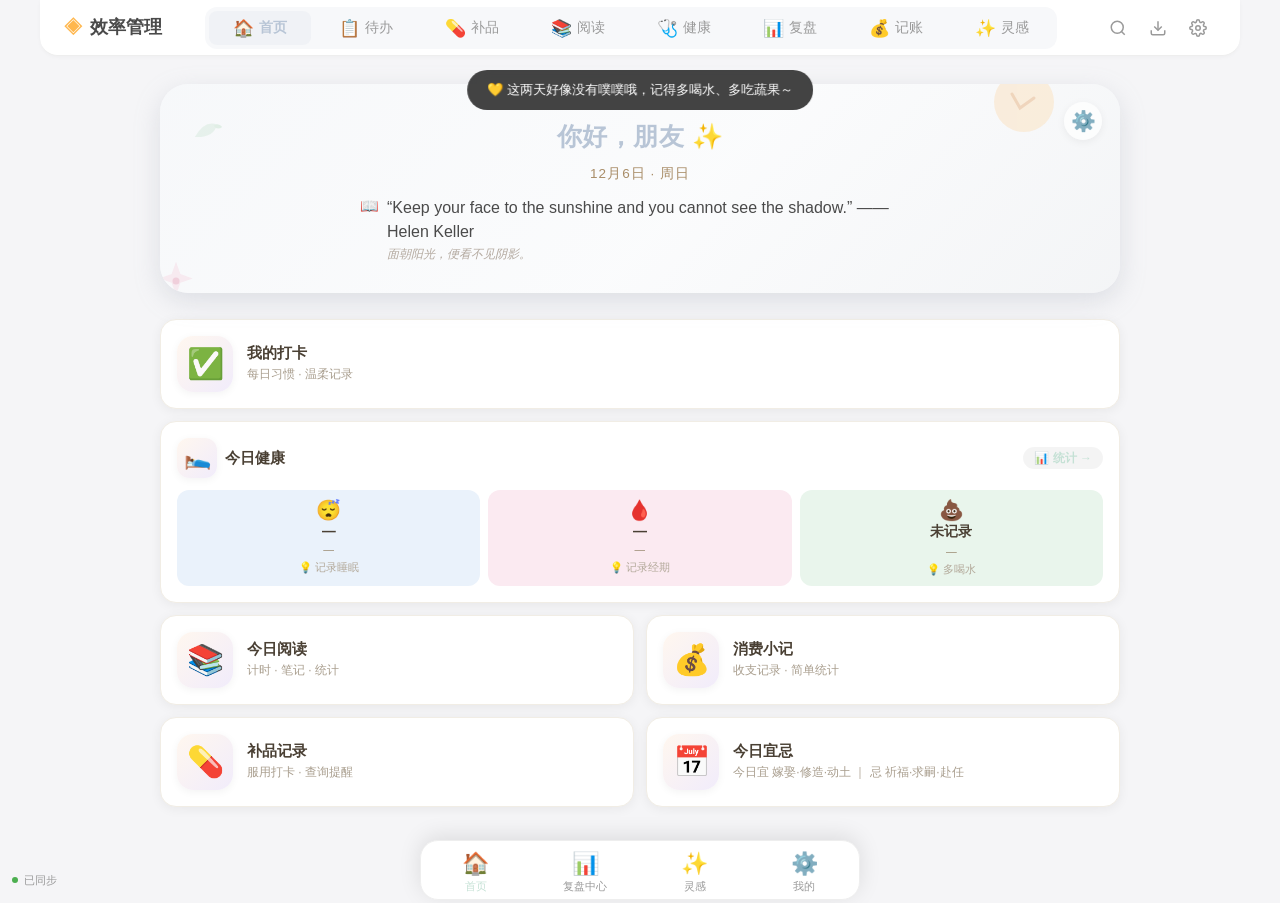
==== commit adc79aa4: "deploy v49: 首页模块重排（我的打卡→今日健康→阅读→消费→补品→宜忌，移除待办）+ 健康追踪升级为方案D大号卡片（标题栏「统计」入口 + 睡眠/经期/噗噗三块各带明细行与提示行）+ SW缓" ====
--- a/index.html
+++ b/index.html
@@ -218,9 +218,56 @@
         </button>
       </div>
 
-      <!-- 功能卡片网格：消费小记 / 待办 / 健康追踪 / 补品 / 阅读 / 今日宜忌（2 列，6 张卡片完整铺满） -->
+      <!-- 功能卡片网格：按使用频率重排（我的打卡 → 今日健康 → 阅读 → 消费 → 补品 → 宜忌） -->
       <div class="home-grid-2x2">
-        <!-- 卡片1：消费小记（点击跳转记账模块） -->
+        <!-- 卡片1：我的打卡（宽卡置顶，每天第一件仪式感） -->
+        <button class="home-card home-card-wide" onclick="App.switchModule('checkin')" aria-label="我的打卡">
+          <span class="hc-emoji">✅</span>
+          <span class="hc-body">
+            <span class="hc-title">我的打卡</span>
+            <span class="hc-desc">每日习惯 · 温柔记录</span>
+          </span>
+        </button>
+
+        <!-- 卡片2：今日健康（方案D：大号卡片 + 标题栏统计入口 + 三块明细） -->
+        <button class="home-card home-card-health home-card-wide" onclick="App.switchModule('health')" aria-label="今日健康">
+          <span class="hc-head">
+            <span class="hc-emoji">🛌</span>
+            <span class="hc-title">今日健康</span>
+            <span class="hc-stat" role="button" tabindex="0" onclick="event.stopPropagation();App.switchModule('health')" onkeydown="if(event.key==='Enter'||event.key===' '){event.preventDefault();event.stopPropagation();App.switchModule('health')}">📊 统计 →</span>
+          </span>
+          <span class="health-sub-areas">
+            <span class="hs-area hs-sleep" role="button" tabindex="0" onclick="event.stopPropagation();App.openHealth('sleep')" onkeydown="if(event.key==='Enter'||event.key===' '){event.preventDefault();event.stopPropagation();App.openHealth('sleep')}">
+              <span class="hs-emoji">😴</span>
+              <span class="hs-val" id="hsSleep">—</span>
+              <span class="hs-detail" id="hsSleepDetail">—</span>
+              <span class="hs-insight" id="hsSleepInsight">💡</span>
+            </span>
+            <span class="hs-area hs-period" role="button" tabindex="0" onclick="event.stopPropagation();App.openHealth('period')" onkeydown="if(event.key==='Enter'||event.key===' '){event.preventDefault();event.stopPropagation();App.openHealth('period')}">
+              <span class="hs-emoji">🩸</span>
+              <span class="hs-val" id="hsPeriod">—</span>
+              <span class="hs-detail" id="hsPeriodDetail">—</span>
+              <span class="hs-insight" id="hsPeriodInsight">💡</span>
+            </span>
+            <span class="hs-area hs-bowel" role="button" tabindex="0" onclick="event.stopPropagation();App.openHealth('bowel')" onkeydown="if(event.key==='Enter'||event.key===' '){event.preventDefault();event.stopPropagation();App.openHealth('bowel')}">
+              <span class="hs-emoji">💩</span>
+              <span class="hs-val" id="hsBowel">—</span>
+              <span class="hs-detail" id="hsBowelDetail">—</span>
+              <span class="hs-insight" id="hsBowelInsight">💡</span>
+            </span>
+          </span>
+        </button>
+
+        <!-- 卡片3：今日阅读 -->
+        <button class="home-card" onclick="App.switchModule('reading')" aria-label="阅读记录">
+          <span class="hc-emoji">📚</span>
+          <span class="hc-body">
+            <span class="hc-title">今日阅读</span>
+            <span class="hc-desc">计时 · 笔记 · 统计</span>
+          </span>
+        </button>
+
+        <!-- 卡片4：消费小记 -->
         <button class="home-card" onclick="App.switchModule('finance')" aria-label="消费小记">
           <span class="hc-emoji">💰</span>
           <span class="hc-body">
@@ -229,55 +276,12 @@
           </span>
         </button>
 
-        <!-- 卡片2：待办（点击跳转待办模块） -->
-        <button class="home-card" onclick="App.switchModule('todo')" aria-label="待办">
-          <span class="hc-emoji">📋</span>
-          <span class="hc-body">
-            <span class="hc-title">待办</span>
-            <span class="hc-desc">任务清单 · 完成打卡</span>
-          </span>
-        </button>
-
-        <!-- 卡片3：健康追踪（睡眠 / 经期 / 噗噗 三合一融合） -->
-        <button class="home-card home-card-health" onclick="App.switchModule('health')" aria-label="健康追踪">
-          <span class="hc-head">
-            <span class="hc-emoji">🩺</span>
-            <span class="hc-title">健康追踪</span>
-          </span>
-          <span class="health-sub-areas">
-            <span class="hs-area hs-sleep" role="button" tabindex="0" onclick="event.stopPropagation();App.openHealth('sleep')" onkeydown="if(event.key==='Enter'||event.key===' '){event.preventDefault();event.stopPropagation();App.openHealth('sleep')}">
-              <span class="hs-emoji">🛌</span>
-              <span class="hs-val" id="hsSleep">—</span>
-              <span class="hs-label">睡眠</span>
-            </span>
-            <span class="hs-area hs-period" role="button" tabindex="0" onclick="event.stopPropagation();App.openHealth('period')" onkeydown="if(event.key==='Enter'||event.key===' '){event.preventDefault();event.stopPropagation();App.openHealth('period')}">
-              <span class="hs-emoji">🩸</span>
-              <span class="hs-val" id="hsPeriod">—</span>
-              <span class="hs-label">经期</span>
-            </span>
-            <span class="hs-area hs-bowel" role="button" tabindex="0" onclick="event.stopPropagation();App.openHealth('bowel')" onkeydown="if(event.key==='Enter'||event.key===' '){event.preventDefault();event.stopPropagation();App.openHealth('bowel')}">
-              <span class="hs-emoji">💩</span>
-              <span class="hs-val" id="hsBowel">—</span>
-              <span class="hs-label">噗噗</span>
-            </span>
-          </span>
-        </button>
-
-        <!-- 卡片4：补品记录 -->
+        <!-- 卡片5：补品记录 -->
         <button class="home-card" onclick="App.switchModule('supplement')" aria-label="补品记录">
           <span class="hc-emoji">💊</span>
           <span class="hc-body">
             <span class="hc-title">补品记录</span>
             <span class="hc-desc">服用打卡 · 查询提醒</span>
-          </span>
-        </button>
-
-        <!-- 卡片5：阅读记录 -->
-        <button class="home-card" onclick="App.switchModule('reading')" aria-label="阅读记录">
-          <span class="hc-emoji">📚</span>
-          <span class="hc-body">
-            <span class="hc-title">阅读记录</span>
-            <span class="hc-desc">计时 · 笔记 · 统计</span>
           </span>
         </button>
 
@@ -287,13 +291,6 @@
           <span class="hc-body">
             <span class="hc-title">今日宜忌</span>
             <span class="hc-desc" id="almHomePreview">黄历 · 宜忌 · 方位</span>
-          </span>
-        </button>
-        <button class="home-card home-card-wide" onclick="App.switchModule('checkin')" aria-label="我的打卡">
-          <span class="hc-emoji">✅</span>
-          <span class="hc-body">
-            <span class="hc-title">我的打卡</span>
-            <span class="hc-desc">每日习惯 · 温柔记录</span>
           </span>
         </button>
       </div>
--- a/css/style.css
+++ b/css/style.css
@@ -2156,6 +2156,18 @@
 .home-card-health .hc-head { display: flex; align-items: center; gap: 8px; }
 .home-card-health .hc-emoji { width: 40px; height: 40px; font-size: 22px; border-radius: 12px; }
 .home-card-health .hc-title { font-size: 15px; }
+/* 标题栏右侧「统计」入口（方案D） */
+.hc-stat {
+  margin-left: auto;
+  flex: 0 0 auto;
+  font-size: 12px; font-weight: 600; line-height: 1;
+  color: var(--theme-accent);
+  background: rgba(0,0,0,0.045);
+  padding: 5px 11px; border-radius: 999px;
+  cursor: pointer; white-space: nowrap;
+  transition: background 0.15s ease, transform 0.15s ease;
+}
+.hc-stat:active { transform: scale(0.95); background: rgba(0,0,0,0.08); }
 .health-sub-areas { display: grid; grid-template-columns: repeat(3, 1fr); gap: 8px; }
 .hs-area {
   display: flex; flex-direction: column; align-items: center; gap: 3px;
@@ -2169,6 +2181,9 @@
 .hs-emoji { font-size: 20px; line-height: 1; }
 .hs-val { font-size: 14px; font-weight: 700; color: #4a4034; white-space: nowrap; overflow: hidden; text-overflow: ellipsis; max-width: 100%; }
 .hs-label { font-size: 11px; color: #9b8a72; }
+/* 方案D：每块增加明细行 + 提示行 */
+.hs-detail { font-size: 11px; color: #9b8a72; line-height: 1.35; max-width: 100%; white-space: nowrap; overflow: hidden; text-overflow: ellipsis; }
+.hs-insight { font-size: 10.5px; color: #b3a99a; line-height: 1.35; max-width: 100%; white-space: nowrap; overflow: hidden; text-overflow: ellipsis; }
 
 @media (max-width: 768px) {
   .home-grid-2x2 { gap: 12px; }
@@ -2186,6 +2201,9 @@
 [data-theme="dark"] .hs-bowel { background: rgba(120, 196, 150, 0.20); }
 [data-theme="dark"] .hs-val { color: #ECECF0; }
 [data-theme="dark"] .hs-label { color: #A8A8B0; }
+[data-theme="dark"] .hc-stat { background: rgba(255,255,255,0.08); color: var(--theme-accent); }
+[data-theme="dark"] .hs-detail { color: #A8A8B0; }
+[data-theme="dark"] .hs-insight { color: #8A8A92; }
 
 /* ============ 实时主题换肤变量 ============ */
 :root {
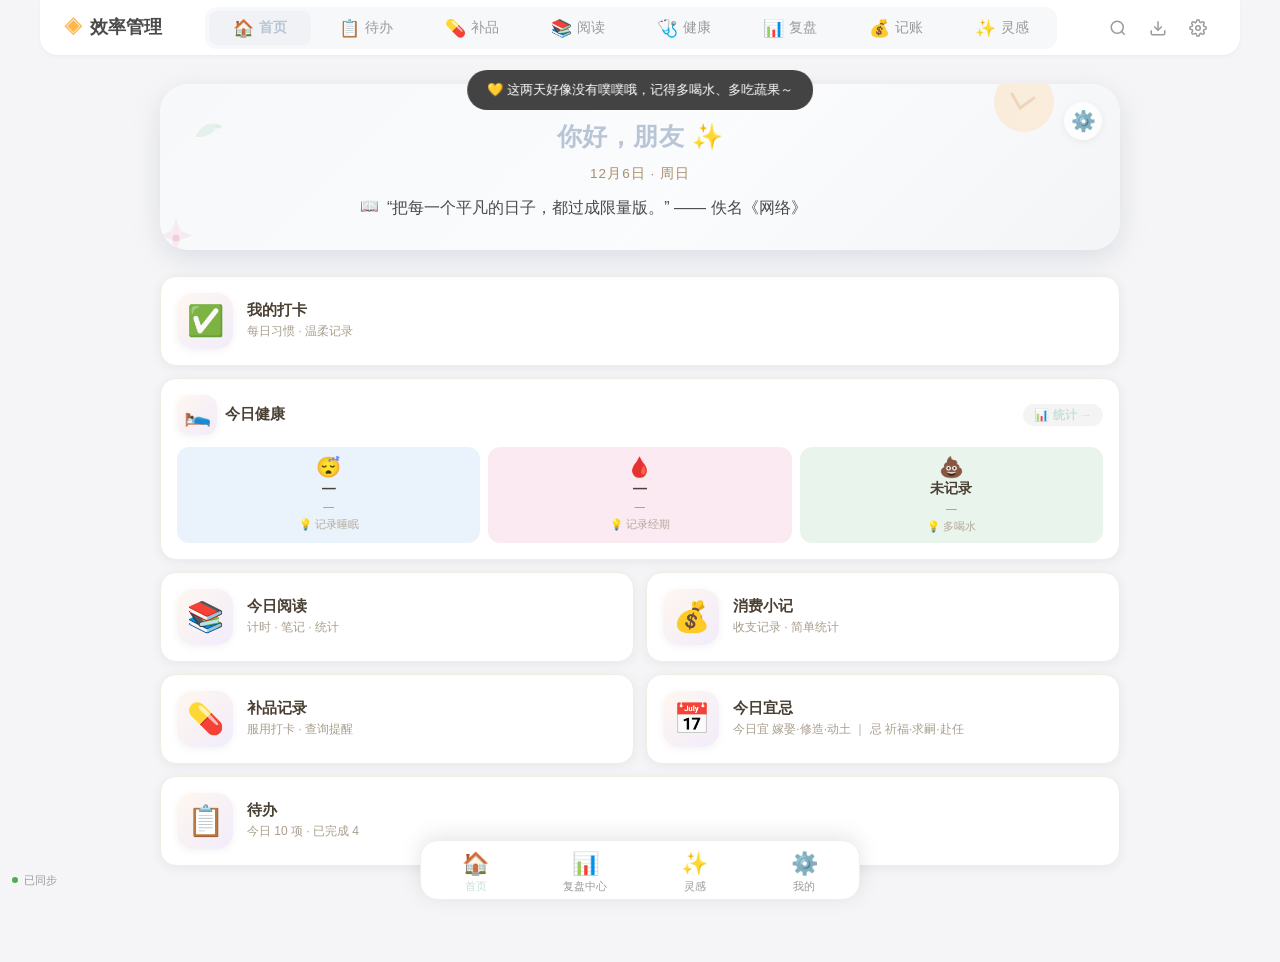
==== commit ae387e35: "deploy v50: 首页底部新增「待办」独立宽卡模块（与「我的打卡」同款避免半格空缺）+ updateHomeTodo 预览今日待办数 + 继承v49/v48与v35-v36 network-fi" ====
--- a/index.html
+++ b/index.html
@@ -218,7 +218,7 @@
         </button>
       </div>
 
-      <!-- 功能卡片网格：按使用频率重排（我的打卡 → 今日健康 → 阅读 → 消费 → 补品 → 宜忌） -->
+      <!-- 功能卡片网格：按使用频率重排（我的打卡 → 今日健康 → 阅读 → 消费 → 补品 → 宜忌 → 待办） -->
       <div class="home-grid-2x2">
         <!-- 卡片1：我的打卡（宽卡置顶，每天第一件仪式感） -->
         <button class="home-card home-card-wide" onclick="App.switchModule('checkin')" aria-label="我的打卡">
@@ -291,6 +291,15 @@
           <span class="hc-body">
             <span class="hc-title">今日宜忌</span>
             <span class="hc-desc" id="almHomePreview">黄历 · 宜忌 · 方位</span>
+          </span>
+        </button>
+
+        <!-- 卡片7：待办（首页底部独立模块 · 宽卡与「我的打卡」同款，避免 2 列网格半格空缺；预览今日待办数） -->
+        <button class="home-card home-card-wide" onclick="App.switchModule('todo')" aria-label="待办">
+          <span class="hc-emoji">📋</span>
+          <span class="hc-body">
+            <span class="hc-title">待办</span>
+            <span class="hc-desc" id="homeTodoDesc">任务清单 · 完成打卡</span>
           </span>
         </button>
       </div>
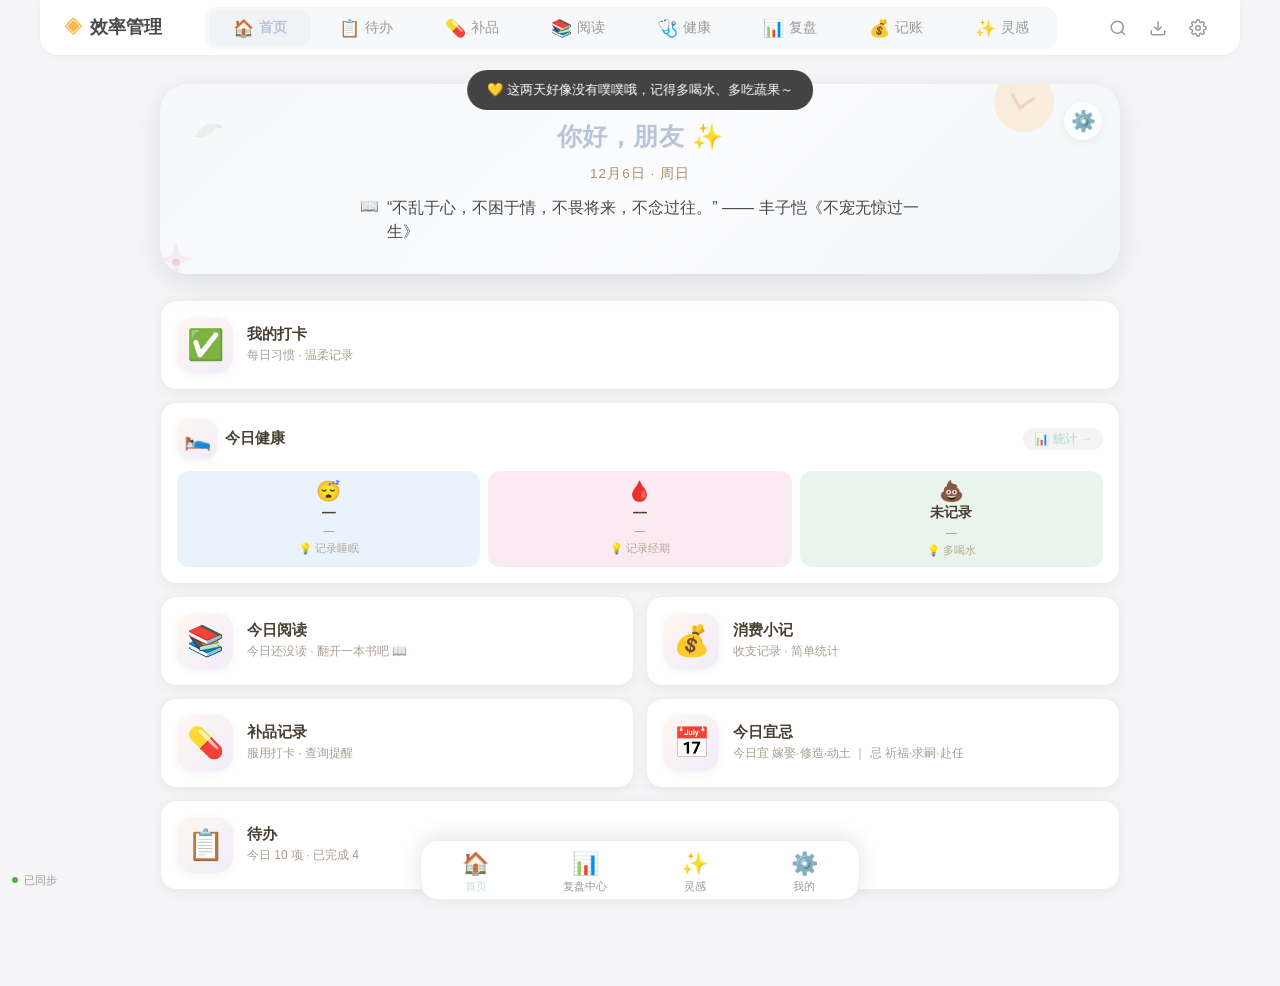
==== commit 215d7bd7: "deploy v52: 安全与离线审计修复——quotes.js 改纯本地(移除 quotable.io 第三方请求,隐私+离线纯净+可靠); SW 补全独立页预缓存(finance/inspirat" ====
--- a/index.html
+++ b/index.html
@@ -263,7 +263,7 @@
           <span class="hc-emoji">📚</span>
           <span class="hc-body">
             <span class="hc-title">今日阅读</span>
-            <span class="hc-desc">计时 · 笔记 · 统计</span>
+            <span class="hc-desc" id="homeReadingDesc">计时 · 笔记 · 统计</span>
           </span>
         </button>
 
